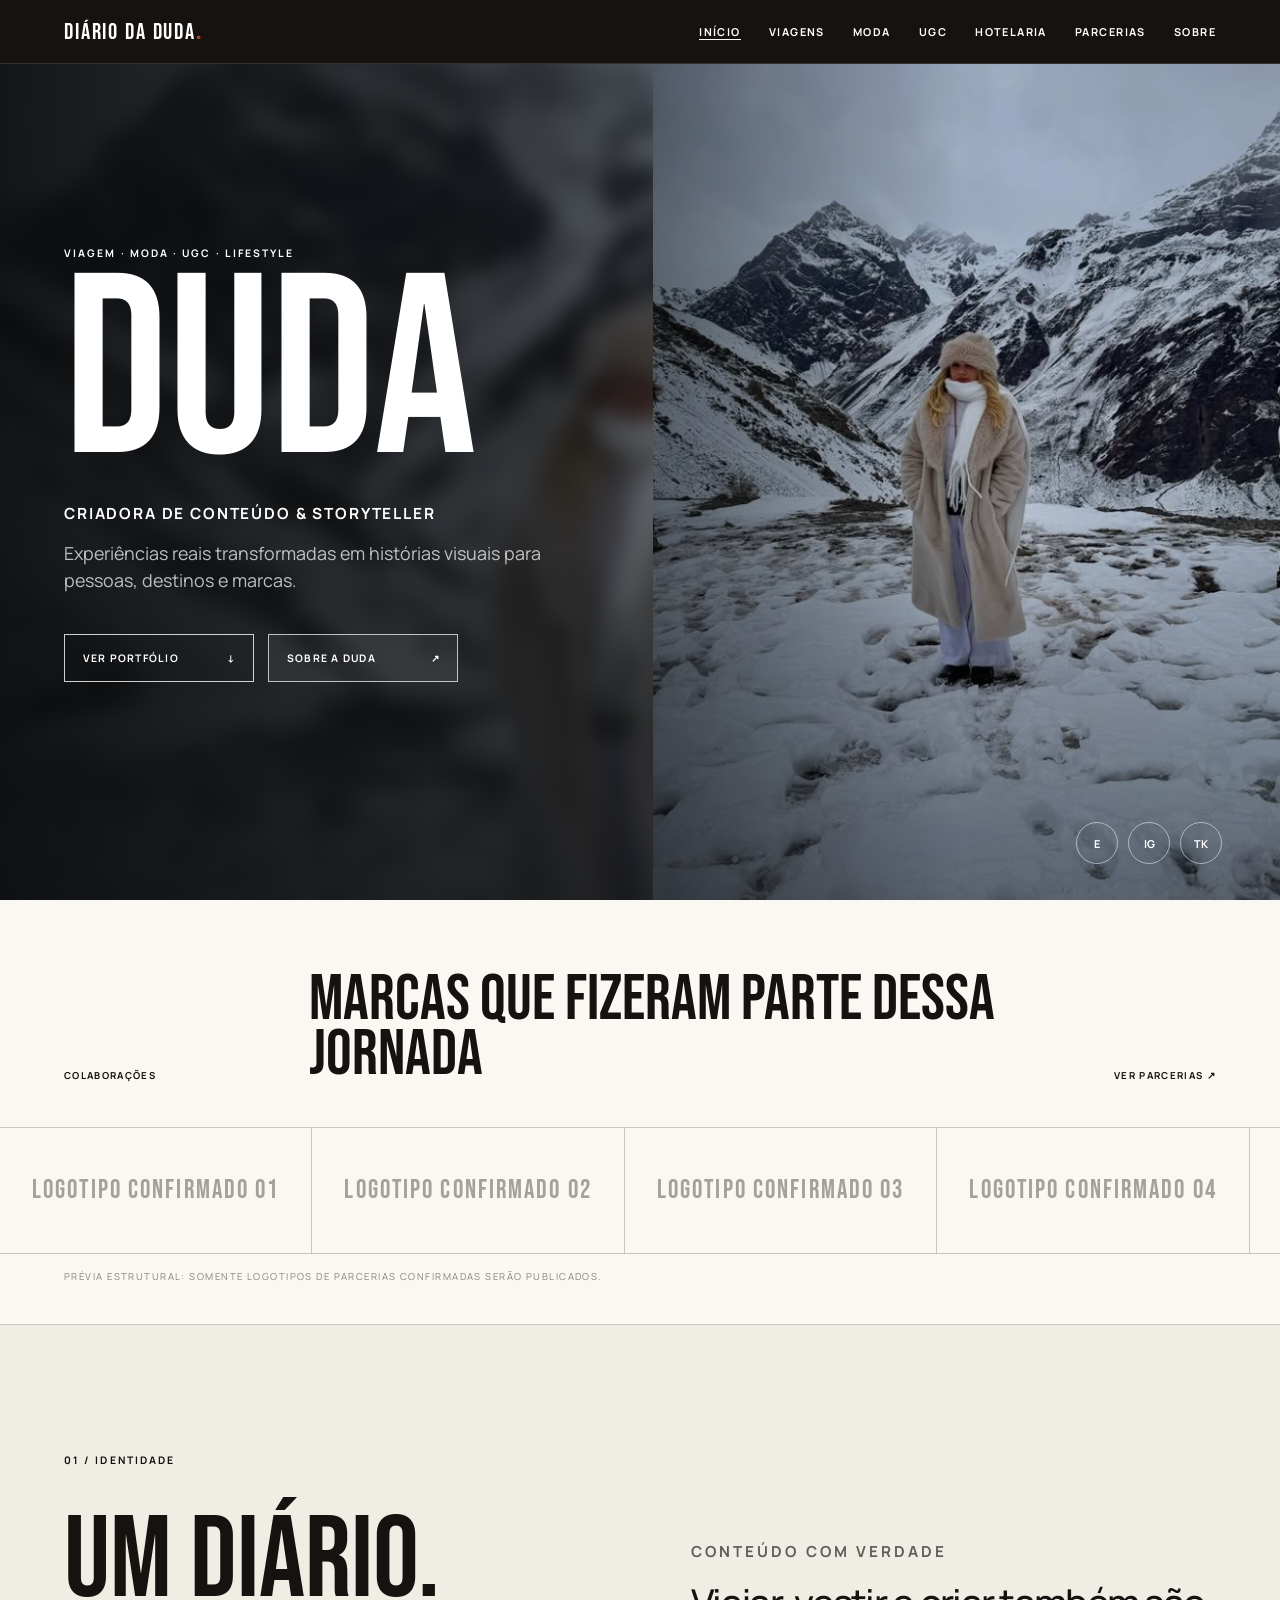
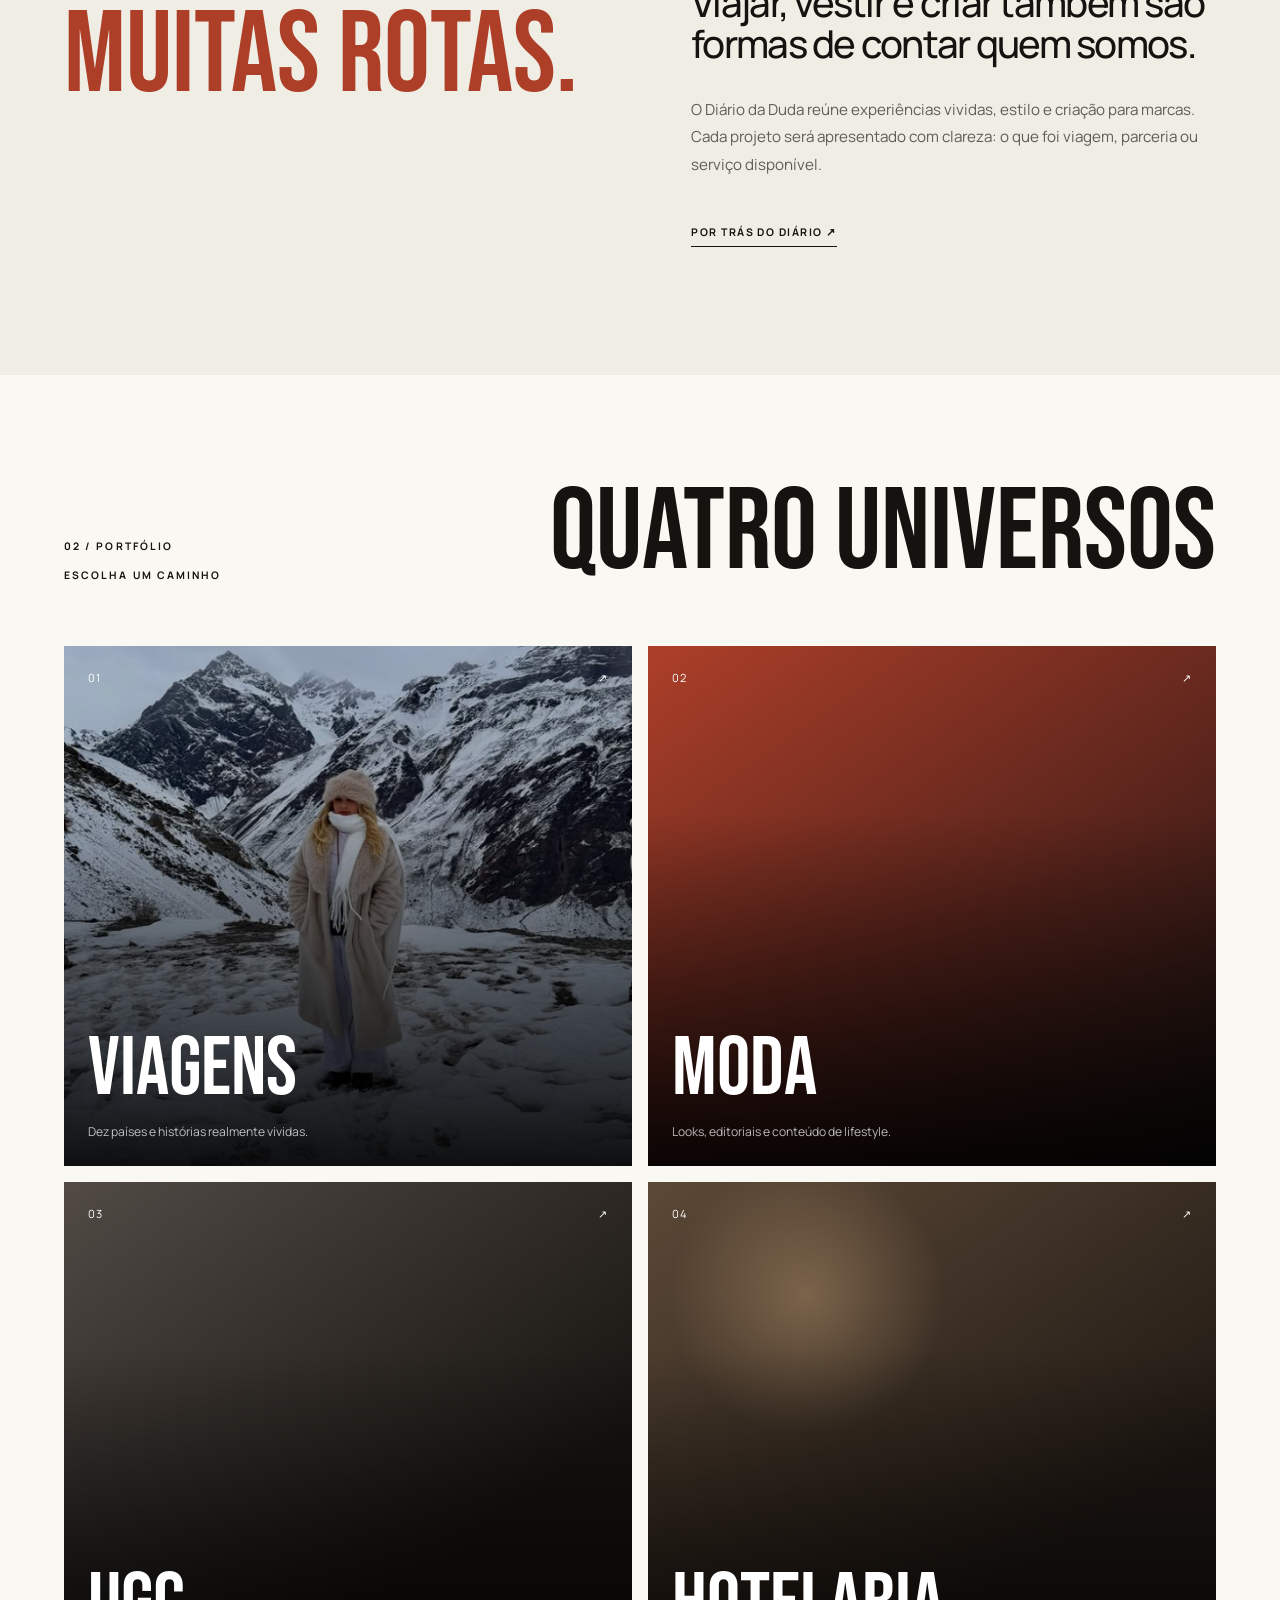
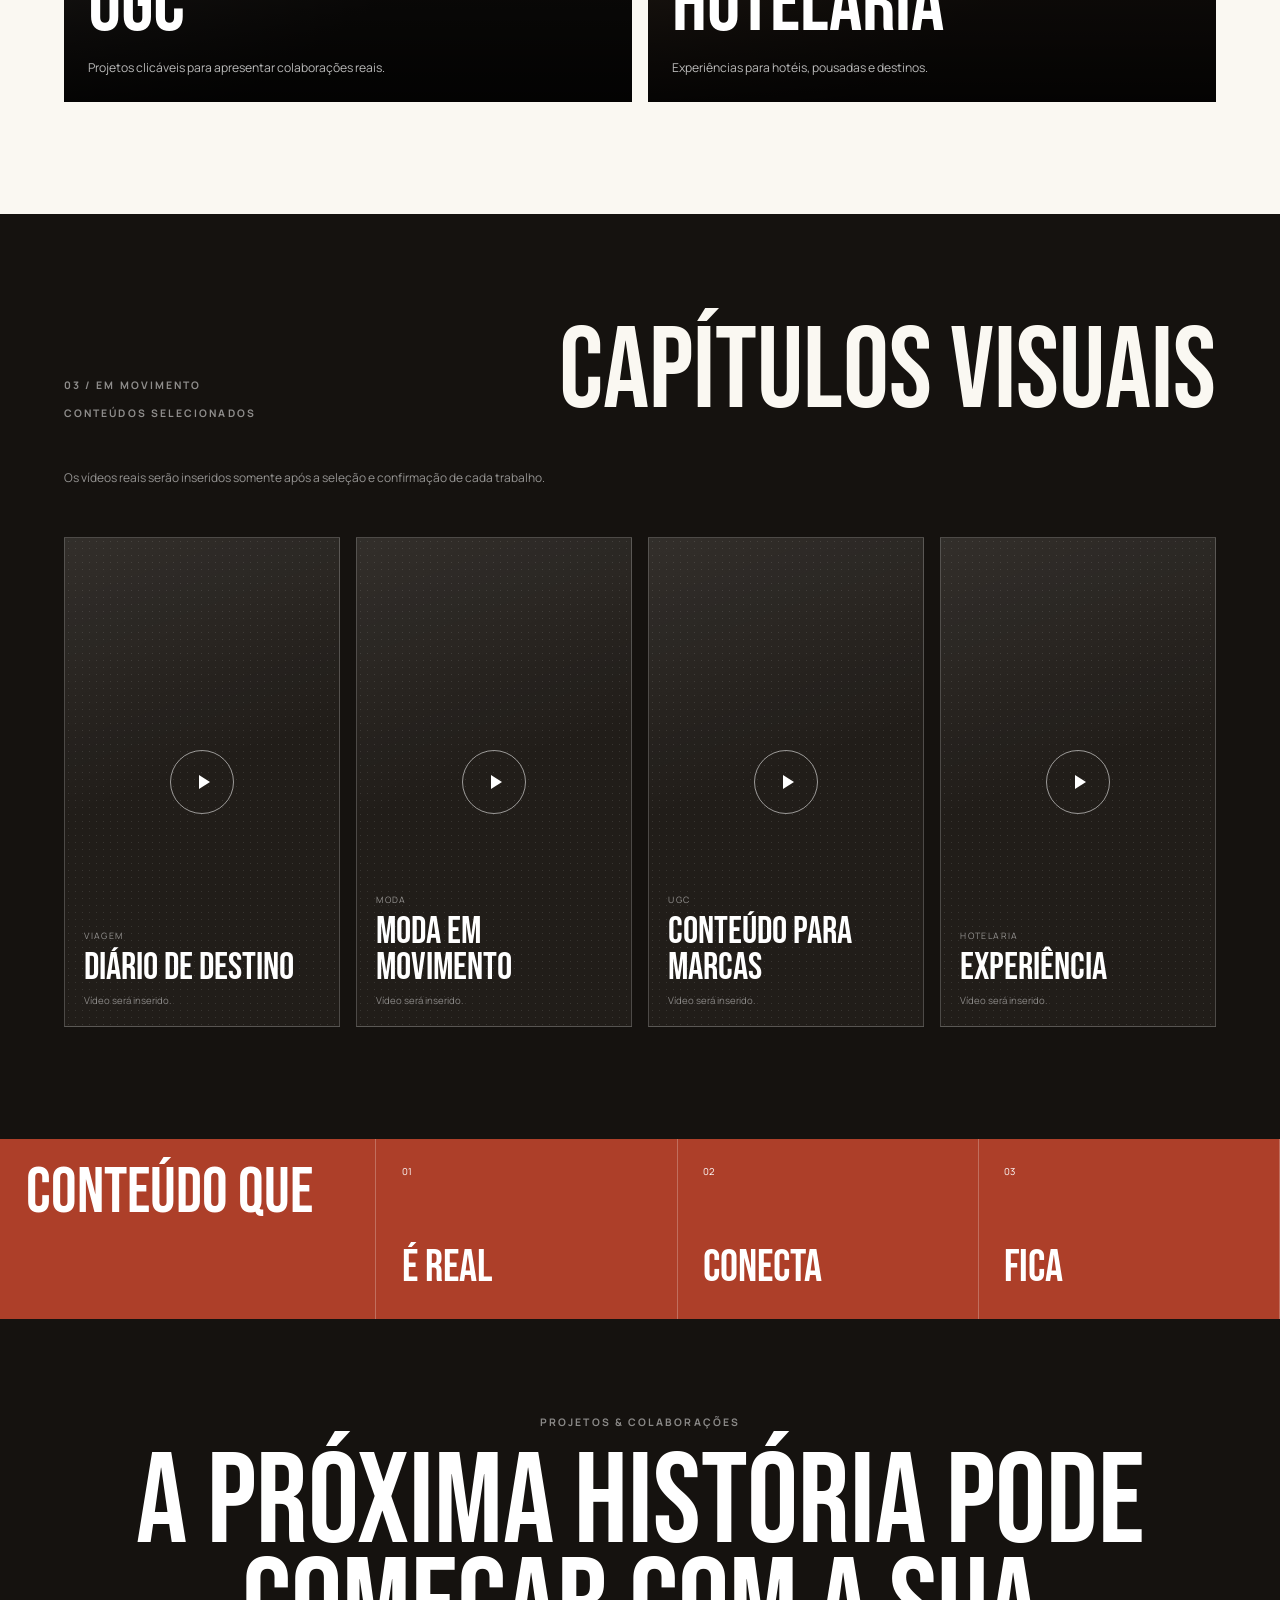
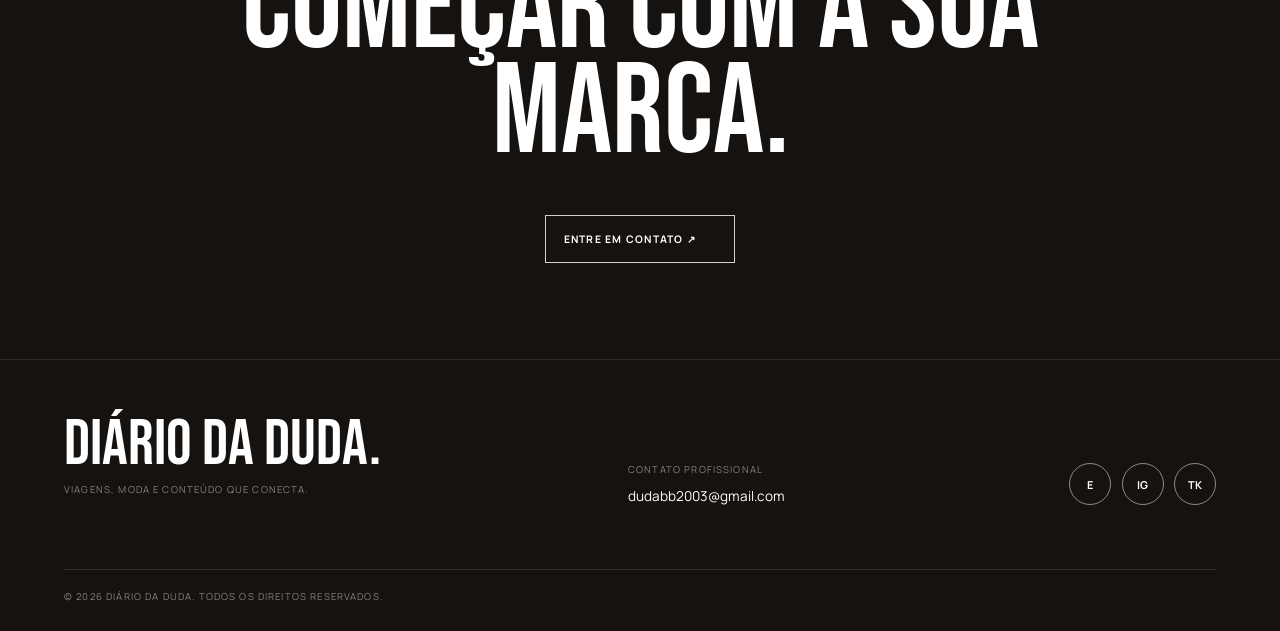
==== index.html @ 6b9f9daa "a" ====
<!DOCTYPE html><html lang="pt-BR"><head><meta charset="UTF-8"><meta name="viewport" content="width=device-width,initial-scale=1"><meta name="description" content="Portfólio da Duda: viagens, moda, UGC e hotelaria."><title>Diário da Duda | Portfólio</title><link rel="stylesheet" href="css/style.css"></head><body>
<header class="header"><a class="brand" href="index.html">DIÁRIO DA DUDA<b>.</b></a><button class="menu-button" type="button" aria-label="Abrir menu" aria-expanded="false"><span></span><span></span></button><nav class="nav" aria-label="Navegação principal"><a class="active" href="index.html">Início</a><a href="viagens.html">Viagens</a><a href="moda.html">Moda</a><a href="ugc.html">UGC</a><a href="hotelaria.html">Hotelaria</a><a href="parcerias.html">Parcerias</a><a href="sobre.html">Sobre</a></nav></header>
<main>
<section class="hero"><img class="hero-photo" src="assets/images/duda-neve.png" alt="Duda em uma paisagem nevada entre montanhas"><div class="hero-overlay"></div><div class="hero-content"><p class="eyebrow">VIAGEM · MODA · UGC · LIFESTYLE</p><h1>DUDA</h1><p class="hero-role">CRIADORA DE CONTEÚDO & STORYTELLER</p><p class="hero-lead">Experiências reais transformadas em histórias visuais para pessoas, destinos e marcas.</p><div class="hero-actions"><a class="button button-light" href="#universos">VER PORTFÓLIO <span>↓</span></a><a class="button button-ghost" href="sobre.html">SOBRE A DUDA <span>↗</span></a></div></div><div class="hero-social"><div class="socials"><a href="mailto:dudabb2003@gmail.com" aria-label="E-mail">E</a><a href="https://www.instagram.com/diaariodaduda/" target="_blank" rel="noopener" aria-label="Instagram">IG</a><a href="https://www.tiktok.com/@diaariodaduda?lang=pt-BR" target="_blank" rel="noopener" aria-label="TikTok">TK</a></div></div></section>
<section class="marquee"><div class="marquee-head"><span>COLABORAÇÕES</span><h2>Marcas que fizeram parte dessa jornada</h2><a href="parcerias.html">VER PARCERIAS ↗</a></div><div class="marquee-window"><div class="marquee-track"><span>LOGOTIPO CONFIRMADO 01</span><span>LOGOTIPO CONFIRMADO 02</span><span>LOGOTIPO CONFIRMADO 03</span><span>LOGOTIPO CONFIRMADO 04</span><span>LOGOTIPO CONFIRMADO 05</span><span>LOGOTIPO CONFIRMADO 01</span><span>LOGOTIPO CONFIRMADO 02</span><span>LOGOTIPO CONFIRMADO 03</span><span>LOGOTIPO CONFIRMADO 04</span><span>LOGOTIPO CONFIRMADO 05</span></div></div><p class="note">Prévia estrutural: somente logotipos de parcerias confirmadas serão publicados.</p></section>
<section class="manifesto"><div class="manifesto-title"><span class="section-index">01 / IDENTIDADE</span><h2>UM DIÁRIO.<span>MUITAS ROTAS.</span></h2></div><div class="manifesto-copy"><p class="eyebrow">CONTEÚDO COM VERDADE</p><h3>Viajar, vestir e criar também são formas de contar quem somos.</h3><p>O Diário da Duda reúne experiências vividas, estilo e criação para marcas. Cada projeto será apresentado com clareza: o que foi viagem, parceria ou serviço disponível.</p><a class="text-link" href="sobre.html">POR TRÁS DO DIÁRIO ↗</a></div></section>
<section class="section section-light" id="universos"><div class="section-heading"><div><span class="section-index">02 / PORTFÓLIO</span><p class="eyebrow">ESCOLHA UM CAMINHO</p></div><h2>QUATRO UNIVERSOS</h2></div><div class="universe-grid four"><a class="universe-card universe-travel" href="viagens.html"><span class="universe-number">01</span><div><h3>Viagens</h3><p>Dez países e histórias realmente vividas.</p></div><span class="universe-arrow">↗</span></a><a class="universe-card universe-fashion" href="moda.html"><span class="universe-number">02</span><div><h3>Moda</h3><p>Looks, editoriais e conteúdo de lifestyle.</p></div><span class="universe-arrow">↗</span></a><a class="universe-card" href="ugc.html"><span class="universe-number">03</span><div><h3>UGC</h3><p>Projetos clicáveis para apresentar colaborações reais.</p></div><span class="universe-arrow">↗</span></a><a class="universe-card universe-hospitality" href="hotelaria.html"><span class="universe-number">04</span><div><h3>Hotelaria</h3><p>Experiências para hotéis, pousadas e destinos.</p></div><span class="universe-arrow">↗</span></a></div></section>
<section class="section section-dark"><div class="section-heading"><div><span class="section-index">03 / EM MOVIMENTO</span><p class="eyebrow">CONTEÚDOS SELECIONADOS</p></div><h2>CAPÍTULOS VISUAIS</h2></div><p class="video-note">Os vídeos reais serão inseridos somente após a seleção e confirmação de cada trabalho.</p><div class="video-grid"><article class="video-card"><div class="play"></div><div class="video-meta"><span>VIAGEM</span><h3>Diário de destino</h3><p>Vídeo será inserido.</p></div></article><article class="video-card"><div class="play"></div><div class="video-meta"><span>MODA</span><h3>Moda em movimento</h3><p>Vídeo será inserido.</p></div></article><article class="video-card"><div class="play"></div><div class="video-meta"><span>UGC</span><h3>Conteúdo para marcas</h3><p>Vídeo será inserido.</p></div></article><article class="video-card"><div class="play"></div><div class="video-meta"><span>HOTELARIA</span><h3>Experiência</h3><p>Vídeo será inserido.</p></div></article></div></section>
<section class="value-strip"><p>CONTEÚDO QUE</p><div><span>01</span><strong>É REAL</strong></div><div><span>02</span><strong>CONECTA</strong></div><div><span>03</span><strong>FICA</strong></div></section>
<section class="cta"><p class="eyebrow">PROJETOS & COLABORAÇÕES</p><h2>A próxima história pode começar com a sua marca.</h2><a class="button button-light" href="mailto:dudabb2003@gmail.com">ENTRE EM CONTATO ↗</a></section></main>
<footer class="footer"><div><p class="footer-mark">DIÁRIO DA DUDA.</p><p class="footer-copy">Viagens, moda e conteúdo que conecta.</p></div><div class="footer-contact"><span>CONTATO PROFISSIONAL</span><a href="mailto:dudabb2003@gmail.com">dudabb2003@gmail.com</a></div><div class="socials"><a href="mailto:dudabb2003@gmail.com">E</a><a href="https://www.instagram.com/diaariodaduda/" target="_blank" rel="noopener">IG</a><a href="https://www.tiktok.com/@diaariodaduda?lang=pt-BR" target="_blank" rel="noopener">TK</a></div><p class="footer-legal">© <span data-year></span> Diário da Duda. Todos os direitos reservados.</p></footer><script src="js/script.js"></script></body></html>
---- css/style.css ----
@import url("https://fonts.googleapis.com/css2?family=Bebas+Neue&family=Manrope:wght@400;500;600;700&display=swap");

:root {
  --ink: #15120f;
  --paper: #f0ede5;
  --snow: #faf8f2;
  --accent: #ad3f29;
  --line: rgba(21, 18, 15, 0.22);
  --display: "Bebas Neue", "Arial Narrow", sans-serif;
  --body: "Manrope", Arial, sans-serif;
}

* { box-sizing: border-box; }
html { scroll-behavior: smooth; }
body { margin: 0; background: var(--paper); color: var(--ink); font-family: var(--body); }
body.menu-open { overflow: hidden; }
a { color: inherit; text-decoration: none; }
img { display: block; max-width: 100%; }

.header {
  position: sticky; top: 0; z-index: 30; display: flex; min-height: 64px;
  align-items: center; justify-content: space-between; padding: 0 5vw;
  background: var(--ink); color: white; border-bottom: 1px solid rgba(255,255,255,.12);
}
.brand { font-family: var(--display); font-size: 1.45rem; letter-spacing: .08em; }
.brand b { color: var(--accent); }
.nav { display: flex; gap: clamp(1rem,2.2vw,2.6rem); align-items: center; }
.nav a { font-size: .68rem; font-weight: 700; letter-spacing: .13em; text-transform: uppercase; border-bottom: 1px solid transparent; }
.nav a:hover, .nav a.active { border-color: currentColor; }
.menu-button { display: none; width: 44px; height: 44px; border: 0; background: transparent; cursor: pointer; }
.menu-button span { display: block; width: 24px; height: 1px; margin: 7px auto; background: white; transition: .2s; }
.menu-button.active span:first-child { transform: translateY(4px) rotate(45deg); }
.menu-button.active span:last-child { transform: translateY(-4px) rotate(-45deg); }

.hero { position: relative; min-height: calc(100vh - 64px); overflow: hidden; color: white; background: #64707a; }
.hero::before {
  position: absolute; inset: -4%; content: ""; background: url("../assets/images/duda-neve.png") center 33% / cover;
  filter: blur(10px) saturate(.7); transform: scale(1.08);
}
.hero-photo { position: absolute; right: 0; top: 0; width: 49%; height: 100%; object-fit: cover; object-position: center 42%; }
.hero-overlay { position: absolute; inset: 0; background: linear-gradient(90deg,rgba(10,12,14,.94),rgba(10,12,14,.7) 42%,rgba(10,12,14,.04) 75%),linear-gradient(0deg,rgba(8,9,10,.45),transparent 45%); }
.hero-content { position: relative; z-index: 2; display: flex; min-height: calc(100vh - 64px); width: min(760px,62vw); flex-direction: column; justify-content: center; padding: 8vh 0 12vh 5vw; }
.eyebrow, .section-index { margin: 0; font-size: .65rem; font-weight: 700; letter-spacing: .2em; text-transform: uppercase; }
.hero h1 { margin: 1rem 0 0; font-family: var(--display); font-size: clamp(8rem,20vw,18rem); font-weight: 400; line-height: .78; }
.hero-role { margin: 1.7rem 0 0; font-size: clamp(.72rem,1.2vw,1rem); font-weight: 700; letter-spacing: .12em; }
.hero-lead { max-width: 520px; margin: 1rem 0 0; color: rgba(255,255,255,.72); font-size: clamp(1rem,1.4vw,1.25rem); line-height: 1.5; }
.hero-actions { display: flex; gap: .9rem; margin-top: 2.5rem; }
.button { display: inline-flex; min-width: 190px; align-items: center; justify-content: space-between; gap: 2rem; padding: 1rem 1.1rem; border: 1px solid var(--ink); font-size: .65rem; font-weight: 700; letter-spacing: .12em; text-transform: uppercase; transition: .2s; }
.button:hover { transform: translateY(-2px); }
.button-light { border-color: rgba(255,255,255,.8); color: white; }
.button-light:hover { background: white; color: var(--ink); }
.button-ghost { border-color: rgba(255,255,255,.7); color: white; background: rgba(255,255,255,.06); }
.hero-social { position: absolute; z-index: 3; right: 4.5vw; bottom: 4vh; }
.socials { display: flex; gap: .65rem; }
.socials a { display: grid; width: 42px; height: 42px; place-items: center; border: 1px solid rgba(255,255,255,.5); border-radius: 50%; font-size: .68rem; font-weight: 700; }
.socials a:hover { background: white; color: var(--ink); }

.brand-strip { padding: 4rem 5vw; background: var(--snow); border-bottom: 1px solid var(--line); }
.brand-title { display: flex; justify-content: space-between; align-items: baseline; gap: 2rem; }
.brand-title strong { font-family: var(--display); font-size: clamp(2rem,3.6vw,3.8rem); font-weight: 400; }
.brand-title span, .note { font-size: .6rem; letter-spacing: .15em; text-transform: uppercase; }
.brand-grid { display: grid; grid-template-columns: repeat(4,1fr); margin-top: 2.5rem; border: 1px solid var(--line); border-right: 0; }
.brand-grid div { padding: 2rem 1rem; border-right: 1px solid var(--line); color: rgba(21,18,15,.38); font-family: var(--display); font-size: clamp(1.5rem,2.5vw,2.8rem); letter-spacing: .06em; text-align: center; }
.note { margin-top: 1rem; color: rgba(21,18,15,.5); }

.manifesto { display: grid; min-height: 650px; grid-template-columns: 1fr 1fr; gap: 8vw; padding: 8rem 5vw; }
.manifesto-title .section-index { display: block; margin-bottom: 3rem; }
.manifesto-title h2 { margin: 0; font-family: var(--display); font-size: clamp(5rem,9vw,9rem); font-weight: 400; line-height: .82; }
.manifesto-title h2 span { display: block; color: var(--accent); }
.manifesto-copy { align-self: end; max-width: 610px; }
.manifesto-copy h3 { margin: 1rem 0 2rem; font-size: clamp(2rem,3vw,3.5rem); font-weight: 500; letter-spacing: -.045em; line-height: 1.07; }
.manifesto-copy > p { color: rgba(21,18,15,.66); font-size: .95rem; line-height: 1.8; }
.text-link { display: inline-flex; gap: 1.5rem; margin-top: 2rem; padding-bottom: .45rem; border-bottom: 1px solid; font-size: .66rem; font-weight: 700; letter-spacing: .14em; }

.section { padding: 7rem 5vw; }
.section-light { background: var(--snow); }
.section-dark { background: var(--ink); color: var(--snow); }
.section-heading { display: grid; grid-template-columns: 1fr 2fr; align-items: end; gap: 2rem; margin-bottom: 4rem; }
.section-heading h2 { margin: 0; font-family: var(--display); font-size: clamp(4rem,9vw,9rem); font-weight: 400; line-height: .82; text-align: right; }
.section-heading .eyebrow { margin-top: .8rem; }
.section-dark .eyebrow, .section-dark .section-index { color: rgba(255,255,255,.52); }
.universe-grid { display: grid; grid-template-columns: repeat(3,1fr); gap: 1rem; }
.universe-card { position: relative; display: flex; min-height: 570px; flex-direction: column; justify-content: space-between; overflow: hidden; padding: 1.5rem; color: white; isolation: isolate; }
.universe-card::before { position: absolute; inset: 0; z-index: -2; content: ""; background: linear-gradient(145deg,#514a45,#171411 70%); transition: transform .45s; }
.universe-card::after { position: absolute; inset: 0; z-index: -1; content: ""; background: linear-gradient(0deg,rgba(0,0,0,.88),transparent 68%); }
.universe-card:hover::before { transform: scale(1.04); }
.universe-travel::before { background: linear-gradient(0deg,rgba(0,0,0,.28),rgba(0,0,0,.08)),url("../assets/images/duda-neve.png") center / cover; }
.universe-fashion::before { background: linear-gradient(145deg,#ad3f29,#55231b 58%,#171311); }
.universe-card h3 { margin: 0; font-family: var(--display); font-size: clamp(4rem,6.5vw,7rem); font-weight: 400; line-height: .9; }
.universe-card p { max-width: 330px; margin: 1rem 0 0; color: rgba(255,255,255,.72); font-size: .76rem; line-height: 1.6; }
.universe-number, .universe-arrow { font-size: .7rem; letter-spacing: .12em; }
.universe-arrow { position: absolute; right: 1.5rem; top: 1.5rem; }

.video-note { max-width: 680px; margin: -1rem 0 3rem; color: rgba(255,255,255,.55); font-size: .75rem; line-height: 1.7; }
.video-grid { display: grid; grid-template-columns: repeat(4,1fr); gap: 1rem; }
.video-card { position: relative; min-height: 430px; aspect-ratio: 9/16; overflow: hidden; border: 1px solid rgba(255,255,255,.2); background: linear-gradient(160deg,rgba(255,255,255,.08),transparent 48%),#211d19; color: white; }
.video-card::before { position: absolute; inset: 0; content: ""; opacity: .16; background-image: radial-gradient(rgba(255,255,255,.65) .55px,transparent .55px); background-size: 7px 7px; }
.play { position: absolute; left: 50%; top: 50%; display: grid; width: 64px; height: 64px; place-items: center; border: 1px solid rgba(255,255,255,.55); border-radius: 50%; transform: translate(-50%,-50%); }
.play::after { content: ""; margin-left: 4px; border-top: 7px solid transparent; border-bottom: 7px solid transparent; border-left: 11px solid white; }
.video-meta { position: absolute; right: 1.2rem; bottom: 1.2rem; left: 1.2rem; }
.video-meta span { color: rgba(255,255,255,.52); font-size: .55rem; letter-spacing: .16em; }
.video-meta h3 { margin: .4rem 0 0; font-family: var(--display); font-size: clamp(2rem,3vw,3.3rem); font-weight: 400; line-height: .94; }
.video-meta p { margin: .5rem 0 0; color: rgba(255,255,255,.48); font-size: .6rem; }

.value-strip { display: grid; grid-template-columns: 1.25fr repeat(3,1fr); background: var(--accent); color: white; }
.value-strip > * { min-height: 180px; margin: 0; padding: 1.6rem; border-right: 1px solid rgba(255,255,255,.25); }
.value-strip > p { font-family: var(--display); font-size: clamp(3rem,5vw,5.6rem); line-height: .88; }
.value-strip div { display: flex; flex-direction: column; justify-content: space-between; }
.value-strip strong { font-family: var(--display); font-size: clamp(2rem,3.5vw,4rem); font-weight: 400; }
.value-strip span { font-size: .6rem; }

.page-intro { display: grid; min-height: 570px; grid-template-columns: 1.25fr .75fr; align-items: end; gap: 8vw; padding: 7rem 5vw 5rem; }
.page-intro h1 { margin: 1rem 0 1.7rem; font-family: var(--display); font-size: clamp(7rem,16vw,15rem); font-weight: 400; line-height: .76; }
.page-intro .eyebrow { margin-top: 3rem; }
.page-description { max-width: 720px; color: rgba(21,18,15,.65); font-size: .92rem; line-height: 1.8; }
.services { border-top: 1px solid var(--ink); }
.services div { display: flex; align-items: center; gap: 1.5rem; padding: 1.1rem 0; border-bottom: 1px solid var(--ink); }
.services span { color: rgba(21,18,15,.45); font-size: .56rem; }
.services strong { font-family: var(--display); font-size: clamp(1.5rem,2.5vw,2.7rem); font-weight: 400; }

.feature { display: grid; min-height: 680px; grid-template-columns: 1.45fr .55fr; gap: 1rem; padding: 1rem; background: var(--ink); color: white; }
.feature-photo { min-height: 620px; background: linear-gradient(0deg,rgba(0,0,0,.15),transparent),url("../assets/images/duda-neve.png") center 45% / cover; }
.feature-copy { display: flex; flex-direction: column; justify-content: flex-end; padding: 2.6rem; background: #25211d; }
.feature-copy h2 { margin: 1rem 0; font-family: var(--display); font-size: clamp(3.5rem,6vw,7rem); font-weight: 400; line-height: .88; }
.feature-copy p:last-child { color: rgba(255,255,255,.62); font-size: .8rem; line-height: 1.7; }

.content-title { display: flex; align-items: flex-end; justify-content: space-between; gap: 2rem; margin-bottom: 3rem; }
.content-title h2 { max-width: 900px; margin: 0; font-family: var(--display); font-size: clamp(4rem,9vw,9rem); font-weight: 400; line-height: .84; }
.content-title p { max-width: 420px; color: rgba(21,18,15,.6); font-size: .76rem; line-height: 1.7; }
.section-dark .content-title p { color: rgba(255,255,255,.55); }
.editorial-grid { display: grid; grid-template-columns: 1.15fr .85fr .7fr; gap: 1rem; }
.editorial-card { display: flex; min-height: 500px; flex-direction: column; justify-content: space-between; padding: 1.5rem; border: 1px solid var(--line); background: var(--snow); color: var(--ink); }
.editorial-card:nth-child(2) { background: var(--accent); color: white; }
.editorial-card:nth-child(3) { background: var(--ink); color: white; }
.editorial-card span { font-size: .58rem; letter-spacing: .15em; }
.editorial-card h3 { margin: 0; font-family: var(--display); font-size: clamp(3rem,6vw,6rem); font-weight: 400; line-height: .9; }
.editorial-card p { max-width: 310px; font-size: .73rem; line-height: 1.65; }
.process-grid { display: grid; grid-template-columns: repeat(4,1fr); border: 1px solid var(--line); border-right: 0; }
.process-card { min-height: 280px; padding: 1.5rem; border-right: 1px solid var(--line); }
.process-card span { font-size: .6rem; }
.process-card h3 { margin: 4rem 0 .8rem; font-family: var(--display); font-size: 2.4rem; font-weight: 400; }
.process-card p { color: rgba(21,18,15,.58); font-size: .7rem; line-height: 1.7; }
.logo-wall { display: grid; grid-template-columns: repeat(4,1fr); border-top: 1px solid var(--line); border-left: 1px solid var(--line); }
.logo-wall div { display: grid; min-height: 190px; place-items: center; border-right: 1px solid var(--line); border-bottom: 1px solid var(--line); color: rgba(21,18,15,.4); font-family: var(--display); font-size: clamp(1.7rem,3vw,3rem); letter-spacing: .08em; }

.about { display: grid; min-height: calc(100vh - 64px); grid-template-columns: 1fr 1fr; background: #e8edf1; }
.about-photo { min-height: 700px; background: url("../assets/images/duda-neve.png") center 38% / cover; }
.about-copy { display: flex; flex-direction: column; justify-content: center; padding: 7vw; }
.about-copy h1 { margin: 1rem 0 2rem; color: #34475f; font-family: var(--display); font-size: clamp(6rem,11vw,11rem); font-weight: 400; line-height: .78; }
.about-copy > p:not(.eyebrow) { max-width: 650px; color: rgba(22,38,55,.72); font-size: .88rem; line-height: 1.85; }
.about-copy .button { width: fit-content; margin-top: 2rem; border-color: #34475f; color: #34475f; }
.about-copy .socials { margin-top: 2rem; }
.about-copy .socials a { border-color: rgba(52,71,95,.45); color: #34475f; }

.cta { display: flex; min-height: 520px; flex-direction: column; align-items: center; justify-content: center; padding: 6rem 5vw; background: var(--ink); color: white; text-align: center; }
.cta .eyebrow { color: rgba(255,255,255,.5); }
.cta h2 { max-width: 1100px; margin: 1.4rem 0 3rem; font-family: var(--display); font-size: clamp(4.5rem,10vw,10rem); font-weight: 400; line-height: .82; }
.footer { display: grid; grid-template-columns: 1.3fr 1fr auto; align-items: end; gap: 2rem; padding: 3.5rem 5vw 1.8rem; border-top: 1px solid rgba(255,255,255,.12); background: var(--ink); color: white; }
.footer-mark { margin: 0; font-family: var(--display); font-size: clamp(2.6rem,5vw,5.5rem); line-height: .9; }
.footer-copy, .footer-contact span, .footer-legal { color: rgba(255,255,255,.48); font-size: .6rem; letter-spacing: .12em; text-transform: uppercase; }
.footer-contact { display: flex; flex-direction: column; gap: .7rem; }
.footer-contact a { font-size: .85rem; }
.footer-legal { grid-column: 1/-1; margin: 2rem 0 0; padding-top: 1.2rem; border-top: 1px solid rgba(255,255,255,.12); }

@media (max-width: 980px) {
  .menu-button { display: block; }
  .nav { position: absolute; top: 64px; left: 0; right: 0; display: none; min-height: calc(100vh - 64px); flex-direction: column; align-items: flex-start; padding: 3rem 5vw; background: var(--ink); }
  .nav.open { display: flex; }
  .nav a { font-family: var(--display); font-size: clamp(2.8rem,10vw,5rem); font-weight: 400; }
  .hero-photo { width: 58%; }
  .hero-content { width: 72vw; }
  .universe-grid { grid-template-columns: 1fr; }
  .universe-card { min-height: 480px; }
  .video-grid { grid-template-columns: repeat(2,1fr); }
  .editorial-grid { grid-template-columns: 1fr 1fr; }
  .editorial-card:last-child { grid-column: 1/-1; }
  .process-grid, .logo-wall { grid-template-columns: repeat(2,1fr); }
}

@media (max-width: 720px) {
  .header { padding: 0 1rem; }
  .hero { min-height: 820px; }
  .hero::before { display: none; }
  .hero-photo { width: 100%; }
  .hero-overlay { background: linear-gradient(0deg,rgba(10,12,14,.95),rgba(10,12,14,.46) 52%,rgba(10,12,14,.04) 82%); }
  .hero-content { min-height: 820px; width: 100%; justify-content: flex-end; padding: 3rem 1rem 7rem; }
  .hero h1 { font-size: clamp(7rem,38vw,11rem); }
  .hero-actions { flex-direction: column; }
  .hero-actions .button { width: 100%; }
  .hero-social { right: 1rem; bottom: 1rem; }
  .brand-strip, .section, .manifesto { padding-left: 1rem; padding-right: 1rem; }
  .brand-title, .content-title { flex-direction: column; align-items: flex-start; }
  .brand-grid { grid-template-columns: repeat(2,1fr); }
  .manifesto, .section-heading, .page-intro, .feature, .about { grid-template-columns: 1fr; }
  .manifesto { padding-top: 5rem; padding-bottom: 5rem; gap: 5rem; }
  .section-heading { gap: 2rem; }
  .section-heading h2 { text-align: left; }
  .video-grid { grid-template-columns: 1fr; }
  .video-card { max-height: 760px; }
  .value-strip { grid-template-columns: 1fr; }
  .value-strip > * { min-height: 140px; border-right: 0; border-bottom: 1px solid rgba(255,255,255,.25); }
  .page-intro { padding: 5rem 1rem 3rem; gap: 4rem; }
  .page-intro h1 { font-size: clamp(6rem,30vw,10rem); }
  .feature { padding: .7rem; }
  .feature-photo { min-height: 560px; }
  .feature-copy { padding: 2rem 1.2rem; }
  .editorial-grid, .process-grid, .logo-wall { grid-template-columns: 1fr; }
  .editorial-card:last-child { grid-column: auto; }
  .about-photo { min-height: 620px; }
  .about-copy { padding: 5rem 1rem; }
  .cta { min-height: 480px; padding-left: 1rem; padding-right: 1rem; }
  .footer { grid-template-columns: 1fr; padding-left: 1rem; padding-right: 1rem; }
}

@media (prefers-reduced-motion: reduce) { html { scroll-behavior: auto; } * { transition: none !important; } }

/* Modelo 2 */
.marquee { overflow: hidden; padding: 4.5rem 0 2rem; background: var(--snow); border-bottom: 1px solid var(--line); }
.marquee-head { display: grid; grid-template-columns: .55fr 2fr auto; align-items: end; gap: 2rem; padding: 0 5vw 2.8rem; }
.marquee-head span,.marquee-head a { font-size: .6rem; font-weight: 700; letter-spacing: .14em; }
.marquee-head h2 { margin: 0; font: 400 clamp(2.6rem,5vw,5.8rem)/.86 var(--display); }
.marquee-window { overflow: hidden; border-block: 1px solid var(--line); }
.marquee-track { display: flex; width: max-content; animation: marquee 30s linear infinite; }
.marquee-track:hover { animation-play-state: paused; }
.marquee-track span { display: grid; min-width: 300px; min-height: 125px; place-items: center; padding: 1.5rem 2rem; border-right: 1px solid var(--line); color: rgba(21,18,15,.38); font: 400 1.65rem var(--display); letter-spacing: .08em; }
.marquee .note { padding-inline: 5vw; }
@keyframes marquee { to { transform: translateX(-50%); } }
.universe-grid.four { grid-template-columns: repeat(2,1fr); }
.universe-grid.four .universe-card { min-height: 520px; }
.universe-hospitality::before { background: radial-gradient(circle at 28% 22%,rgba(255,210,157,.28),transparent 24%),linear-gradient(145deg,#5c4937,#201914 72%); }
.transparency { display: grid; grid-template-columns: 180px 1fr; gap: 1.5rem; margin: 0 0 2.5rem; padding: 1.1rem 1.25rem; border: 1px solid currentColor; }
.transparency strong { font-size: .56rem; letter-spacing: .18em; }
.transparency p { max-width: 820px; margin: 0; opacity: .65; font-size: .7rem; line-height: 1.65; }
.travel-feature { display: grid; grid-template-columns: .72fr 1.28fr; gap: 1rem; min-height: 700px; padding: 1rem; background: var(--ink); color: white; }
.travel-copy { display: flex; flex-direction: column; justify-content: flex-end; padding: clamp(2rem,5vw,5rem); background: #27221e; }
.travel-copy h2 { margin: 1rem 0 2rem; font: 400 clamp(5rem,10vw,11rem)/.78 var(--display); }
.travel-copy p:last-child { max-width: 480px; color: rgba(255,255,255,.62); font-size: .8rem; line-height: 1.75; }
.travel-media { display: flex; min-height: 680px; flex-direction: column; justify-content: space-between; padding: 2rem; background: repeating-linear-gradient(90deg,rgba(255,255,255,.035) 0 1px,transparent 1px 72px),linear-gradient(145deg,#3a4a54,#15191b); }
.travel-media span,.travel-media small { font-size: .56rem; letter-spacing: .18em; }
.travel-media strong { align-self: center; margin: auto; opacity: .6; font: 400 clamp(3rem,7vw,8rem)/.85 var(--display); text-align: center; }
.atlas { padding: 8rem 5vw; background: var(--snow); }
.split-head { display: grid; grid-template-columns: 1.6fr .7fr; align-items: end; gap: 4rem; }
.split-head h2 { margin: 1rem 0 0; font: 400 clamp(5rem,11vw,11rem)/.78 var(--display); }
.split-head > p { margin: 0; color: rgba(21,18,15,.6); font-size: .76rem; line-height: 1.75; }
.filters { display: flex; margin: 3rem 0 2rem; overflow-x: auto; border-block: 1px solid var(--line); }
.filters button { flex: 0 0 auto; padding: 1rem 1.5rem; border: 0; border-right: 1px solid var(--line); background: transparent; cursor: pointer; font: 700 .6rem var(--body); letter-spacing: .12em; text-transform: uppercase; }
.filters button.active { background: var(--ink); color: white; }
.destination-grid { display: grid; grid-template-columns: repeat(4,1fr); gap: 1rem; }
.destination { position: relative; display: flex; min-height: 340px; flex-direction: column; justify-content: space-between; padding: 1.2rem; border: 1px solid var(--line); background: radial-gradient(circle at 80% 16%,rgba(173,63,41,.16),transparent 22%),repeating-linear-gradient(135deg,transparent 0 24px,rgba(21,18,15,.035) 24px 25px); }
.destination.featured { grid-column: span 2; background: var(--accent); color: white; }
.destination .code { position: absolute; top: 1rem; right: 1rem; opacity: .4; font: 400 4rem var(--display); }
.destination h3 { margin: .4rem 0; font: 400 clamp(3.5rem,5.5vw,6rem)/.84 var(--display); }
.destination span,.destination p,.destination small { font-size: .56rem; letter-spacing: .14em; text-transform: uppercase; }
.destination p,.destination small { opacity: .55; }
.fashion-editorial { display: grid; grid-template-columns: .75fr 1.25fr; gap: 1rem; padding: 1rem; background: var(--accent); color: white; }
.fashion-cover { display: flex; min-height: 760px; flex-direction: column; justify-content: space-between; padding: clamp(2rem,4vw,4rem); background: radial-gradient(circle at 65% 25%,rgba(255,255,255,.18),transparent 20%),linear-gradient(150deg,#67291f,#1a1311); }
.fashion-cover h2 { margin: auto 0; font: 400 clamp(6rem,11vw,12rem)/.76 var(--display); }
.look-grid { display: grid; grid-template-columns: 1.1fr .9fr; gap: 1rem; }
.look { display: flex; min-height: 370px; flex-direction: column; justify-content: space-between; padding: 1.2rem; background: #2a211e; }
.look:nth-child(2){background:#d8c6aa;color:var(--ink)} .look:nth-child(3){background:#303e42} .look:nth-child(4){background:#eee9df;color:var(--ink)}
.look span,.look small { font-size: .56rem; letter-spacing: .14em; } .look strong { align-self: center; opacity: .5; font: 400 2rem var(--display); }
.ticker { overflow: hidden; padding: 1rem 0; background: var(--ink); color: white; white-space: nowrap; }
.ticker span { display: block; width: max-content; animation: ticker 18s linear infinite alternate; font: 400 clamp(1.8rem,3vw,3rem) var(--display); letter-spacing: .08em; }
@keyframes ticker { to { transform: translateX(-28%); } }
.format-grid { display: grid; grid-template-columns: repeat(3,1fr); border-top: 1px solid var(--line); border-left: 1px solid var(--line); }
.format-grid article { min-height: 280px; padding: 1.5rem; border-right: 1px solid var(--line); border-bottom: 1px solid var(--line); }
.format-grid h3 { margin: 4rem 0 1rem; font: 400 2.5rem var(--display); } .format-grid p { color: rgba(21,18,15,.6); font-size: .7rem; line-height: 1.7; }
.ugc-grid { display: grid; grid-template-columns: repeat(4,1fr); gap: 1rem; }
.ugc-card { padding: 0; border: 0; background: transparent; color: white; cursor: pointer; text-align: left; }
.ugc-media { display: grid; aspect-ratio: 9/16; place-items: center; border: 1px solid rgba(255,255,255,.18); background: linear-gradient(150deg,#3e342e,#171411); }
.ugc-media strong { opacity: .5; font: 400 1.8rem var(--display); }
.ugc-card > span,.ugc-card small { display: block; margin-block: .7rem; opacity: .55; font-size: .55rem; letter-spacing: .14em; }
.ugc-card h3 { margin: .4rem 0; font: 400 2rem var(--display); }
.ugc-modal[hidden] { display: none; }
.ugc-modal { position: fixed; inset: 0; z-index: 80; display: grid; overflow-y: auto; place-items: center; padding: 2rem; background: rgba(10,8,7,.9); backdrop-filter: blur(10px); }
.ugc-dialog { position: relative; display: grid; width: min(1050px,100%); grid-template-columns: .78fr 1.22fr; background: var(--paper); color: var(--ink); }
.ugc-dialog-media { display: grid; min-height: 650px; place-items: center; background: linear-gradient(150deg,#3d3029,#14110f); color: white; }
.ugc-dialog-media strong { opacity: .5; font: 400 4rem/.85 var(--display); text-align: center; }
.ugc-dialog-copy { padding: clamp(2rem,5vw,5rem); }
.ugc-dialog-copy h2 { margin: .7rem 0 2rem; font: 400 clamp(4rem,8vw,8rem)/.82 var(--display); }
.ugc-close { position: absolute; top: 1rem; right: 1rem; width: 42px; height: 42px; border: 1px solid; border-radius: 50%; background: var(--paper); cursor: pointer; font-size: 1.5rem; }
.modal-open { overflow: hidden; }
.field { display: grid; grid-template-columns: 110px 1fr; padding: 1rem 0; border-top: 1px solid var(--line); gap: 1rem; }
.field strong { font-size: .56rem; letter-spacing: .12em; } .field p { margin: 0; color: rgba(21,18,15,.6); font-size: .7rem; line-height: 1.6; }
.journey { display: grid; grid-template-columns: repeat(5,1fr); border-block: 1px solid var(--line); }
.journey div { display: flex; min-height: 180px; flex-direction: column; justify-content: space-between; padding: 1.3rem; border-right: 1px solid var(--line); }
.journey strong { font: 400 clamp(1.8rem,3vw,3.4rem) var(--display); }
.hospitality-grid { display: grid; grid-template-columns: repeat(3,1fr); gap: 1rem; }
.hospitality-card { display: flex; min-height: 600px; flex-direction: column; justify-content: space-between; padding: 1.4rem; border: 1px solid rgba(255,255,255,.16); background: radial-gradient(circle at 70% 24%,rgba(236,195,142,.22),transparent 22%),linear-gradient(150deg,#514131,#171310); color: white; }
.hospitality-card:nth-child(2){background:linear-gradient(150deg,#3a4c4a,#141918)} .hospitality-card:nth-child(3){background:linear-gradient(150deg,#74402e,#201512)}
.hospitality-card h3 { margin: .6rem 0; font: 400 clamp(3.8rem,6vw,6.5rem)/.82 var(--display); }
.case-hero { padding: 5rem 5vw; }
.case-hero h1 { margin: 1rem 0 3rem; font: 400 clamp(6rem,14vw,14rem)/.76 var(--display); }
.case-media { display: grid; min-height: 650px; place-items: center; border-radius: 28px; background: linear-gradient(145deg,#5a493b,#22201c); color: white; }
.case-media strong { opacity: .55; font: 400 clamp(2.5rem,5vw,5rem) var(--display); text-align: center; }
.facts { display: grid; grid-template-columns: repeat(3,1fr); margin-top: 1.5rem; border-block: 1px solid var(--line); }
.facts div { padding: 1.2rem; border-right: 1px solid var(--line); } .facts strong { display: block; font-size: .55rem; letter-spacing: .14em; } .facts span { display: block; margin-top: .6rem; font-size: .78rem; }
.case-gallery { display: grid; grid-template-columns: repeat(3,1fr); gap: 1rem; }
.case-gallery div { display: flex; min-height: 420px; flex-direction: column; justify-content: space-between; padding: 1.2rem; background: linear-gradient(145deg,#ddd4c4,#b4a58f); }
.case-gallery div:nth-child(even){background:linear-gradient(145deg,#384b4e,#20282a);color:white}.case-gallery strong{align-self:center;opacity:.48;font:400 2rem var(--display)}
.other-grid { display: grid; grid-template-columns: repeat(2,1fr); gap: 1rem; }
.other-grid a { display: flex; min-height: 420px; flex-direction: column; justify-content: flex-end; padding: 1.5rem; border-radius: 24px; background: linear-gradient(145deg,#50666b,#22292b); color: white; }
.other-grid a:last-child{background:linear-gradient(145deg,#87533c,#2c1c16)} .other-grid h3{margin:0;font:400 clamp(4rem,8vw,8rem) var(--display)}
.diary-note { padding: 8rem 8vw; background: var(--accent); color: white; }
.diary-note blockquote { max-width: 1200px; margin: 3rem auto 0; font: 400 clamp(4rem,9vw,10rem)/.85 var(--display); text-align: center; }

@media (max-width:980px){.destination-grid,.ugc-grid{grid-template-columns:repeat(2,1fr)}.format-grid{grid-template-columns:repeat(2,1fr)}.hospitality-grid{grid-template-columns:1fr}}
@media (max-width:720px){.marquee-head,.split-head,.travel-feature,.fashion-editorial,.ugc-dialog{grid-template-columns:1fr}.marquee-head{padding-inline:1rem}.marquee .note{padding-inline:1rem}.universe-grid.four,.destination-grid,.look-grid,.format-grid,.ugc-grid,.journey,.facts,.case-gallery,.other-grid{grid-template-columns:1fr}.destination.featured{grid-column:auto}.atlas{padding:5rem 1rem}.travel-copy{min-height:560px}.travel-media{min-height:520px}.fashion-editorial{padding:.7rem}.fashion-cover{min-height:620px}.look{min-height:420px}.transparency{grid-template-columns:1fr}.ugc-modal{padding:.6rem}.ugc-dialog{max-height:calc(100vh - 1.2rem);overflow-y:auto}.ugc-dialog-media{min-height:480px}.journey div,.facts div{border-right:0;border-bottom:1px solid var(--line)}.case-hero{padding:4rem 1rem}.case-media{min-height:500px;border-radius:18px}.diary-note{padding:6rem 1rem}}
@media (prefers-reduced-motion:reduce){.marquee-track,.ticker span{animation:none!important}}
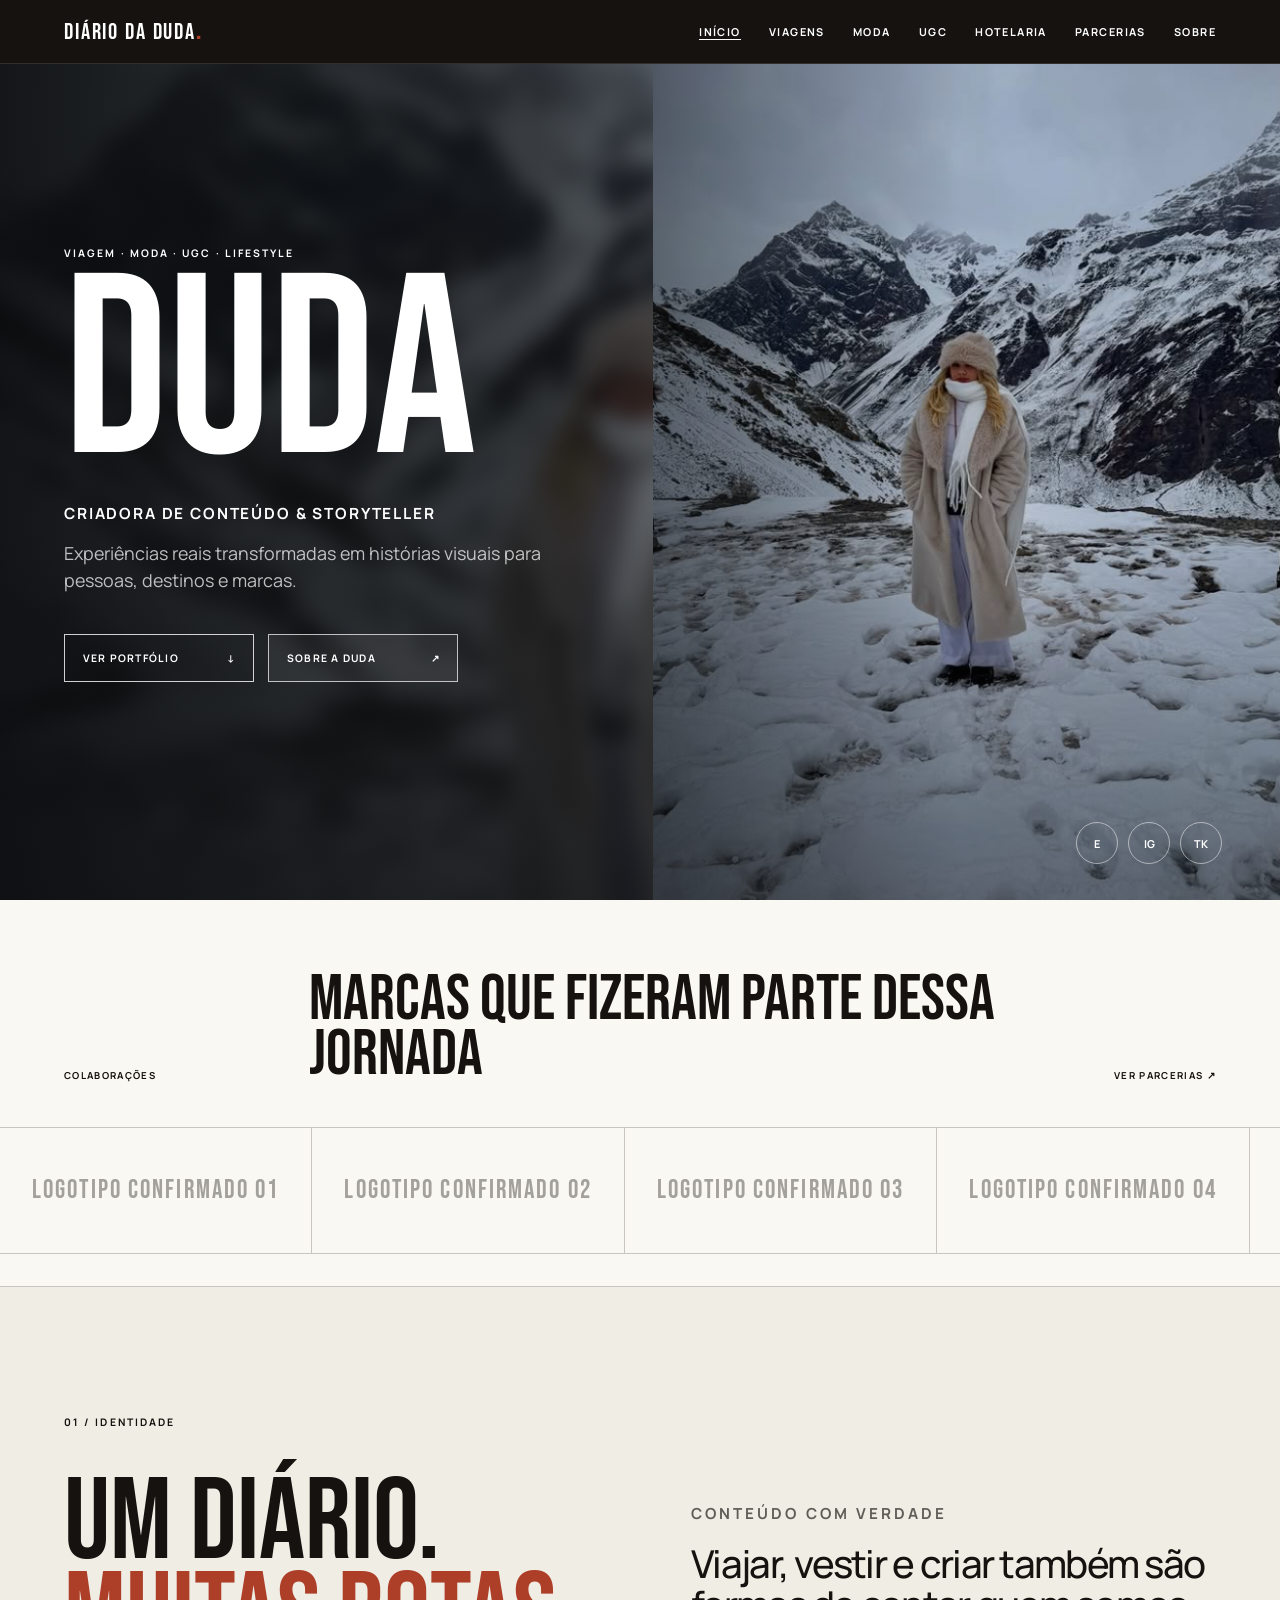
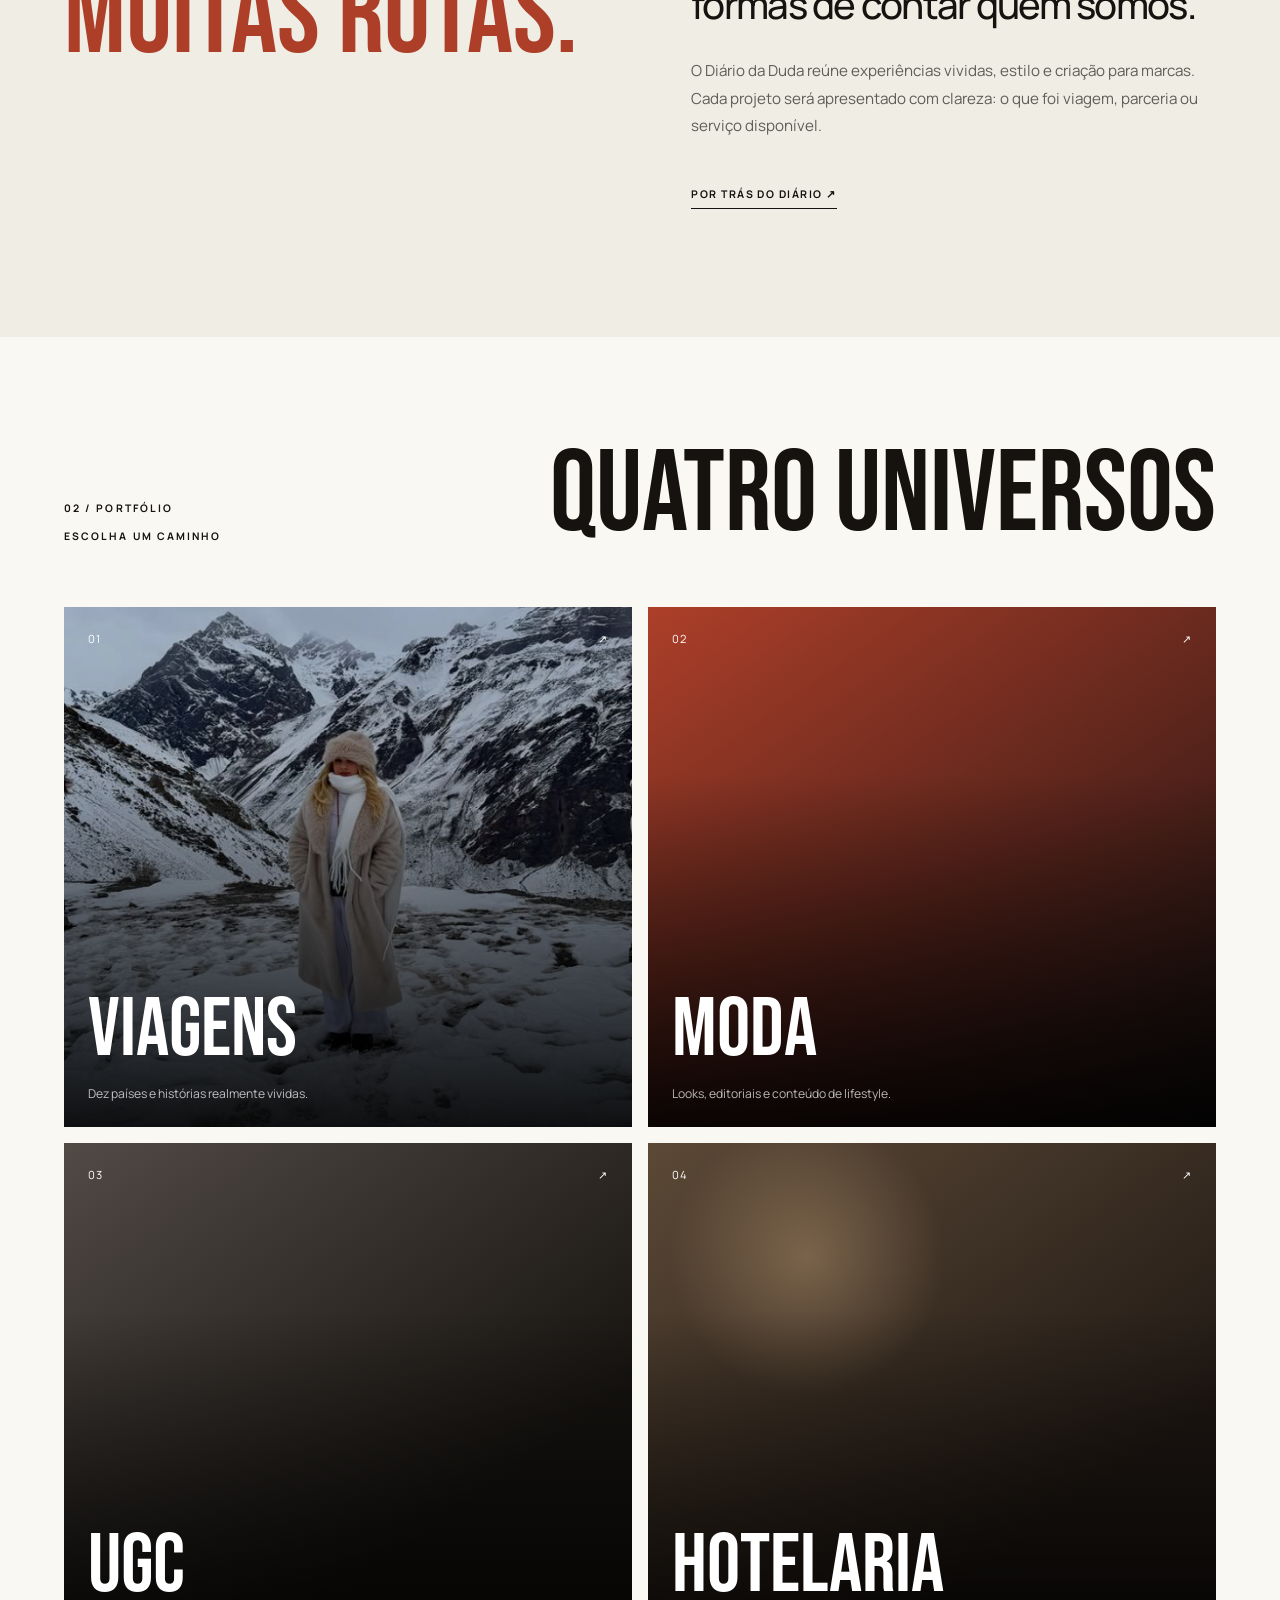
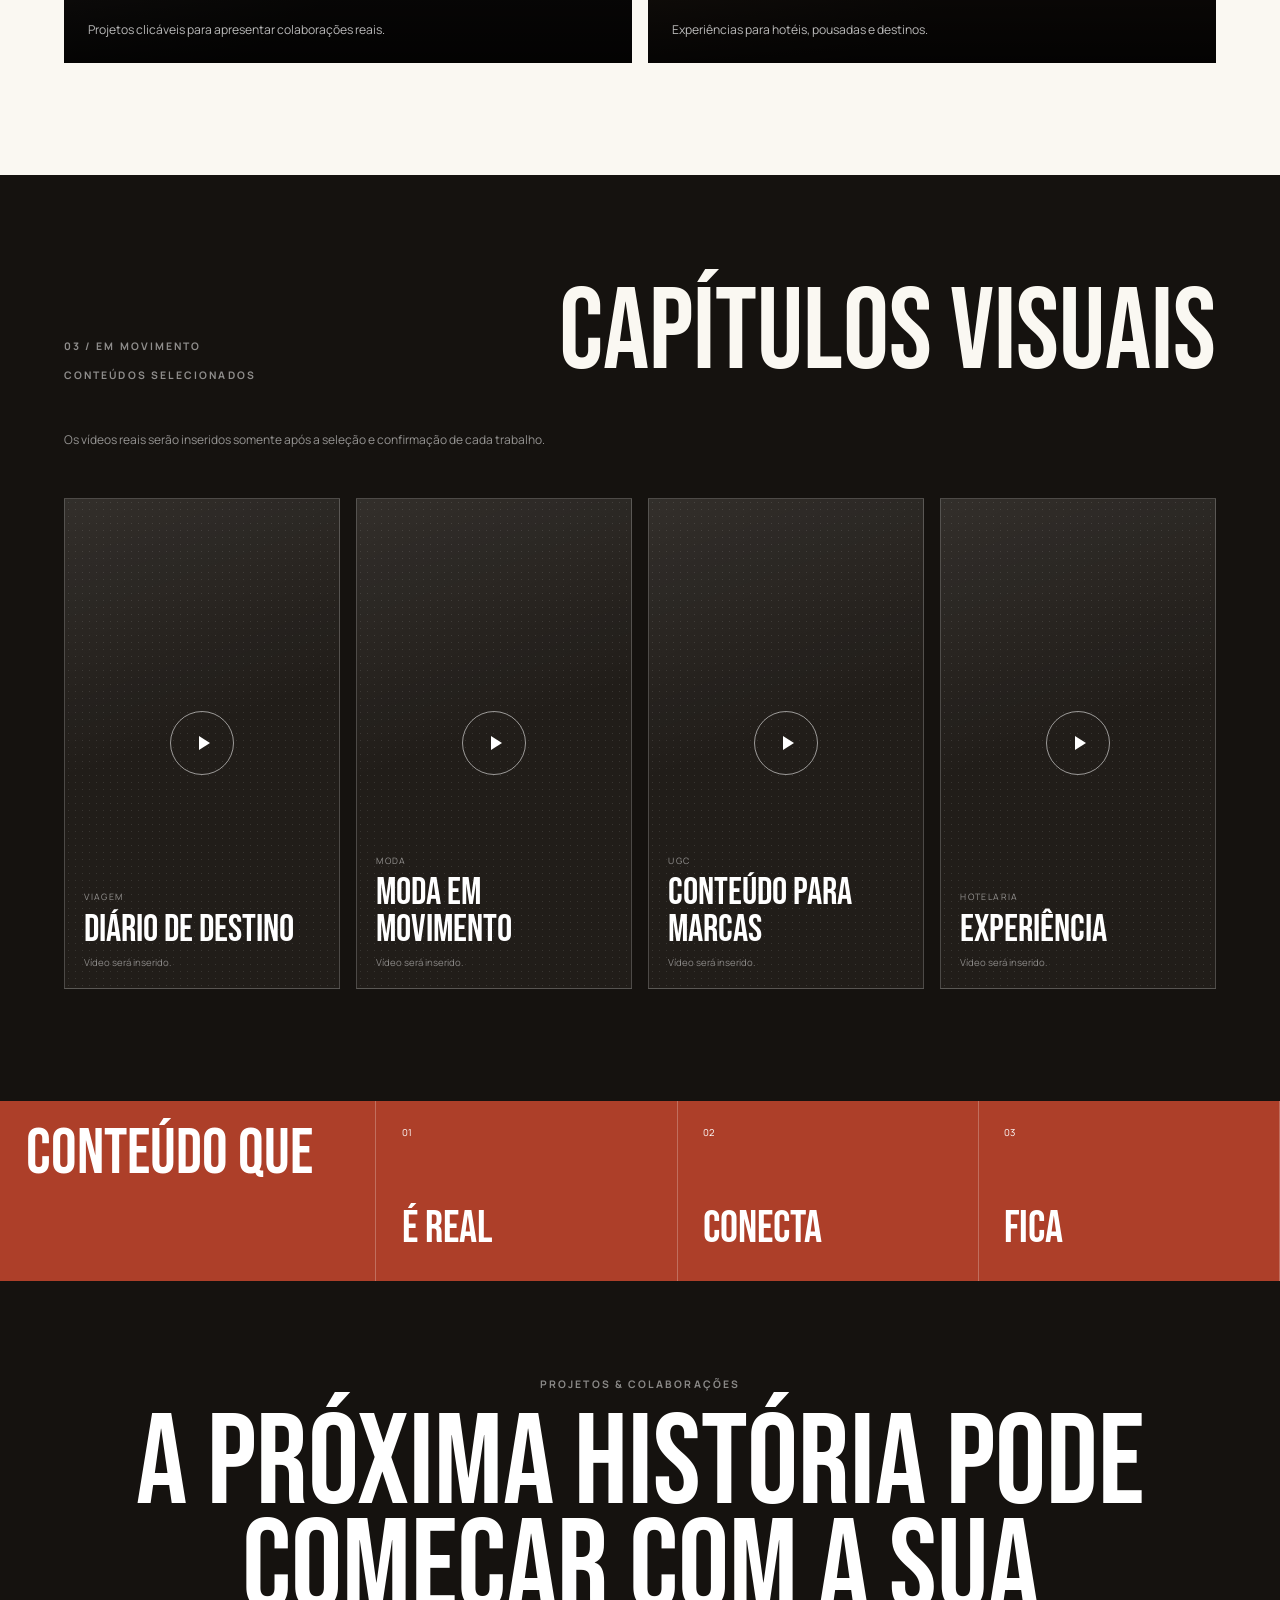
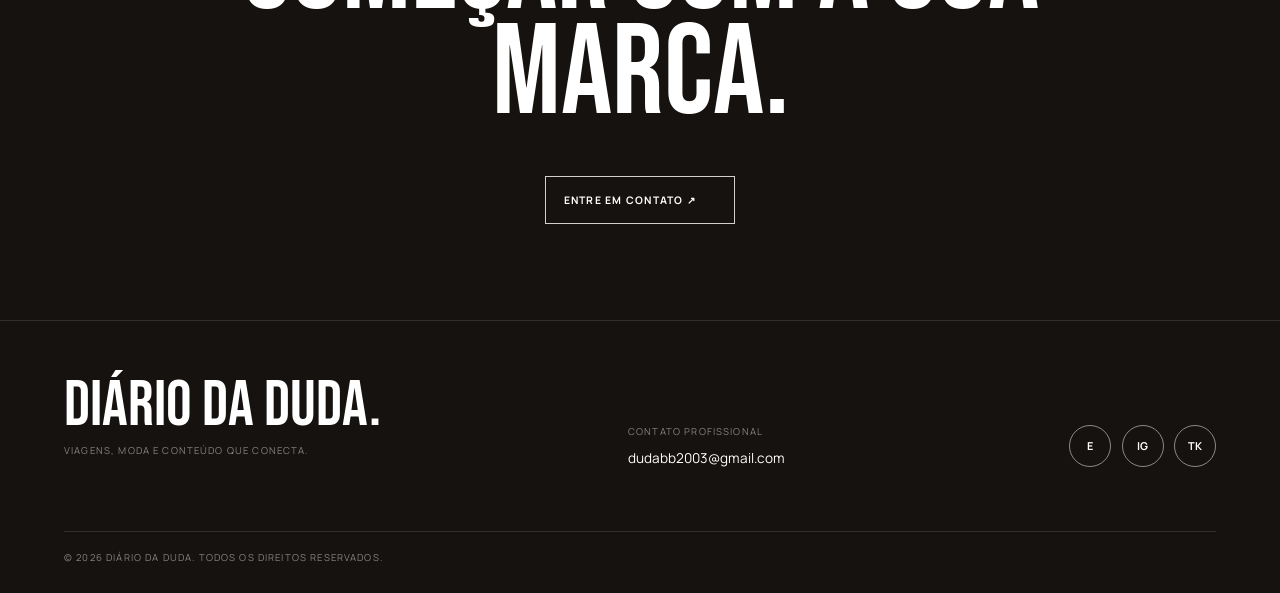
==== commit b0652970: "q" ====
--- a/index.html
+++ b/index.html
@@ -2,7 +2,7 @@
 <header class="header"><a class="brand" href="index.html">DIÁRIO DA DUDA<b>.</b></a><button class="menu-button" type="button" aria-label="Abrir menu" aria-expanded="false"><span></span><span></span></button><nav class="nav" aria-label="Navegação principal"><a class="active" href="index.html">Início</a><a href="viagens.html">Viagens</a><a href="moda.html">Moda</a><a href="ugc.html">UGC</a><a href="hotelaria.html">Hotelaria</a><a href="parcerias.html">Parcerias</a><a href="sobre.html">Sobre</a></nav></header>
 <main>
 <section class="hero"><img class="hero-photo" src="assets/images/duda-neve.png" alt="Duda em uma paisagem nevada entre montanhas"><div class="hero-overlay"></div><div class="hero-content"><p class="eyebrow">VIAGEM · MODA · UGC · LIFESTYLE</p><h1>DUDA</h1><p class="hero-role">CRIADORA DE CONTEÚDO & STORYTELLER</p><p class="hero-lead">Experiências reais transformadas em histórias visuais para pessoas, destinos e marcas.</p><div class="hero-actions"><a class="button button-light" href="#universos">VER PORTFÓLIO <span>↓</span></a><a class="button button-ghost" href="sobre.html">SOBRE A DUDA <span>↗</span></a></div></div><div class="hero-social"><div class="socials"><a href="mailto:dudabb2003@gmail.com" aria-label="E-mail">E</a><a href="https://www.instagram.com/diaariodaduda/" target="_blank" rel="noopener" aria-label="Instagram">IG</a><a href="https://www.tiktok.com/@diaariodaduda?lang=pt-BR" target="_blank" rel="noopener" aria-label="TikTok">TK</a></div></div></section>
-<section class="marquee"><div class="marquee-head"><span>COLABORAÇÕES</span><h2>Marcas que fizeram parte dessa jornada</h2><a href="parcerias.html">VER PARCERIAS ↗</a></div><div class="marquee-window"><div class="marquee-track"><span>LOGOTIPO CONFIRMADO 01</span><span>LOGOTIPO CONFIRMADO 02</span><span>LOGOTIPO CONFIRMADO 03</span><span>LOGOTIPO CONFIRMADO 04</span><span>LOGOTIPO CONFIRMADO 05</span><span>LOGOTIPO CONFIRMADO 01</span><span>LOGOTIPO CONFIRMADO 02</span><span>LOGOTIPO CONFIRMADO 03</span><span>LOGOTIPO CONFIRMADO 04</span><span>LOGOTIPO CONFIRMADO 05</span></div></div><p class="note">Prévia estrutural: somente logotipos de parcerias confirmadas serão publicados.</p></section>
+<section class="marquee"><div class="marquee-head"><span>COLABORAÇÕES</span><h2>Marcas que fizeram parte dessa jornada</h2><a href="parcerias.html">VER PARCERIAS ↗</a></div><div class="marquee-window"><div class="marquee-track"><span>LOGOTIPO CONFIRMADO 01</span><span>LOGOTIPO CONFIRMADO 02</span><span>LOGOTIPO CONFIRMADO 03</span><span>LOGOTIPO CONFIRMADO 04</span><span>LOGOTIPO CONFIRMADO 05</span><span>LOGOTIPO CONFIRMADO 01</span><span>LOGOTIPO CONFIRMADO 02</span><span>LOGOTIPO CONFIRMADO 03</span><span>LOGOTIPO CONFIRMADO 04</span><span>LOGOTIPO CONFIRMADO 05</span></div></div></section>
 <section class="manifesto"><div class="manifesto-title"><span class="section-index">01 / IDENTIDADE</span><h2>UM DIÁRIO.<span>MUITAS ROTAS.</span></h2></div><div class="manifesto-copy"><p class="eyebrow">CONTEÚDO COM VERDADE</p><h3>Viajar, vestir e criar também são formas de contar quem somos.</h3><p>O Diário da Duda reúne experiências vividas, estilo e criação para marcas. Cada projeto será apresentado com clareza: o que foi viagem, parceria ou serviço disponível.</p><a class="text-link" href="sobre.html">POR TRÁS DO DIÁRIO ↗</a></div></section>
 <section class="section section-light" id="universos"><div class="section-heading"><div><span class="section-index">02 / PORTFÓLIO</span><p class="eyebrow">ESCOLHA UM CAMINHO</p></div><h2>QUATRO UNIVERSOS</h2></div><div class="universe-grid four"><a class="universe-card universe-travel" href="viagens.html"><span class="universe-number">01</span><div><h3>Viagens</h3><p>Dez países e histórias realmente vividas.</p></div><span class="universe-arrow">↗</span></a><a class="universe-card universe-fashion" href="moda.html"><span class="universe-number">02</span><div><h3>Moda</h3><p>Looks, editoriais e conteúdo de lifestyle.</p></div><span class="universe-arrow">↗</span></a><a class="universe-card" href="ugc.html"><span class="universe-number">03</span><div><h3>UGC</h3><p>Projetos clicáveis para apresentar colaborações reais.</p></div><span class="universe-arrow">↗</span></a><a class="universe-card universe-hospitality" href="hotelaria.html"><span class="universe-number">04</span><div><h3>Hotelaria</h3><p>Experiências para hotéis, pousadas e destinos.</p></div><span class="universe-arrow">↗</span></a></div></section>
 <section class="section section-dark"><div class="section-heading"><div><span class="section-index">03 / EM MOVIMENTO</span><p class="eyebrow">CONTEÚDOS SELECIONADOS</p></div><h2>CAPÍTULOS VISUAIS</h2></div><p class="video-note">Os vídeos reais serão inseridos somente após a seleção e confirmação de cada trabalho.</p><div class="video-grid"><article class="video-card"><div class="play"></div><div class="video-meta"><span>VIAGEM</span><h3>Diário de destino</h3><p>Vídeo será inserido.</p></div></article><article class="video-card"><div class="play"></div><div class="video-meta"><span>MODA</span><h3>Moda em movimento</h3><p>Vídeo será inserido.</p></div></article><article class="video-card"><div class="play"></div><div class="video-meta"><span>UGC</span><h3>Conteúdo para marcas</h3><p>Vídeo será inserido.</p></div></article><article class="video-card"><div class="play"></div><div class="video-meta"><span>HOTELARIA</span><h3>Experiência</h3><p>Vídeo será inserido.</p></div></article></div></section>
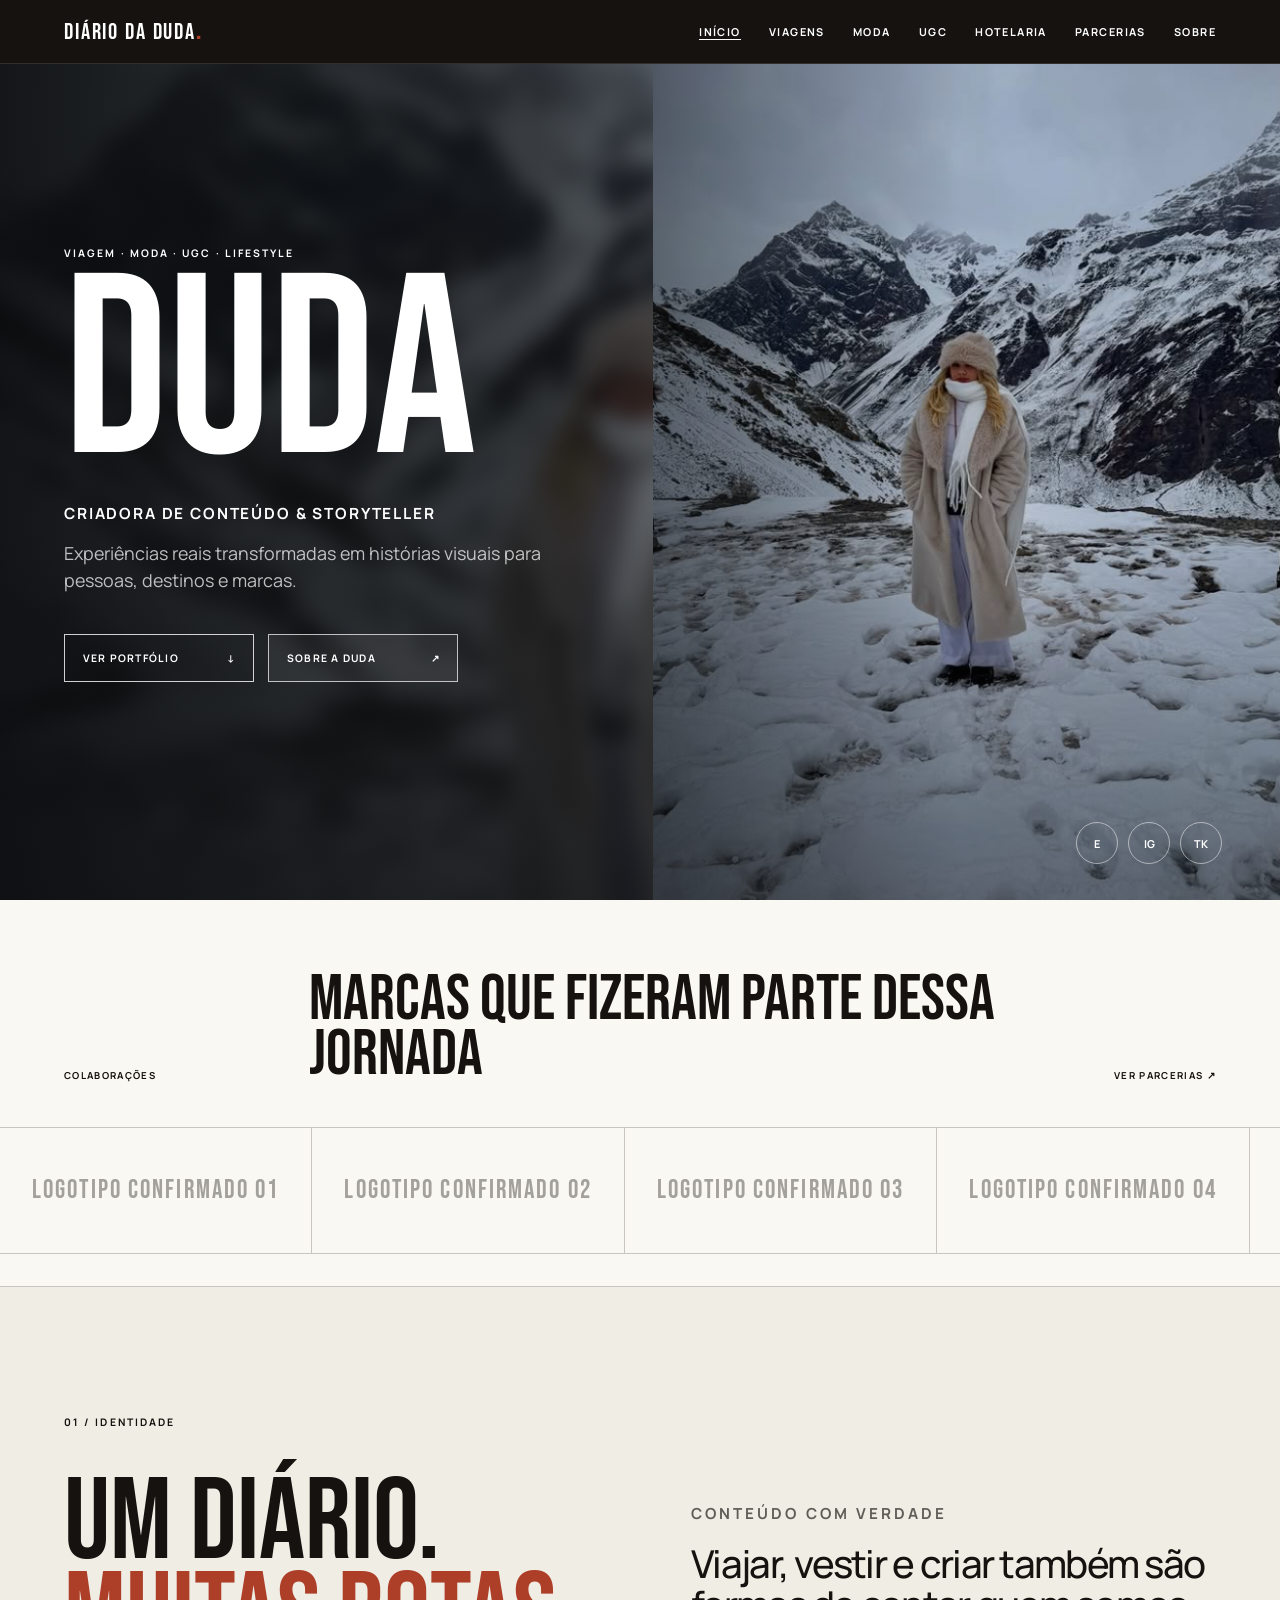
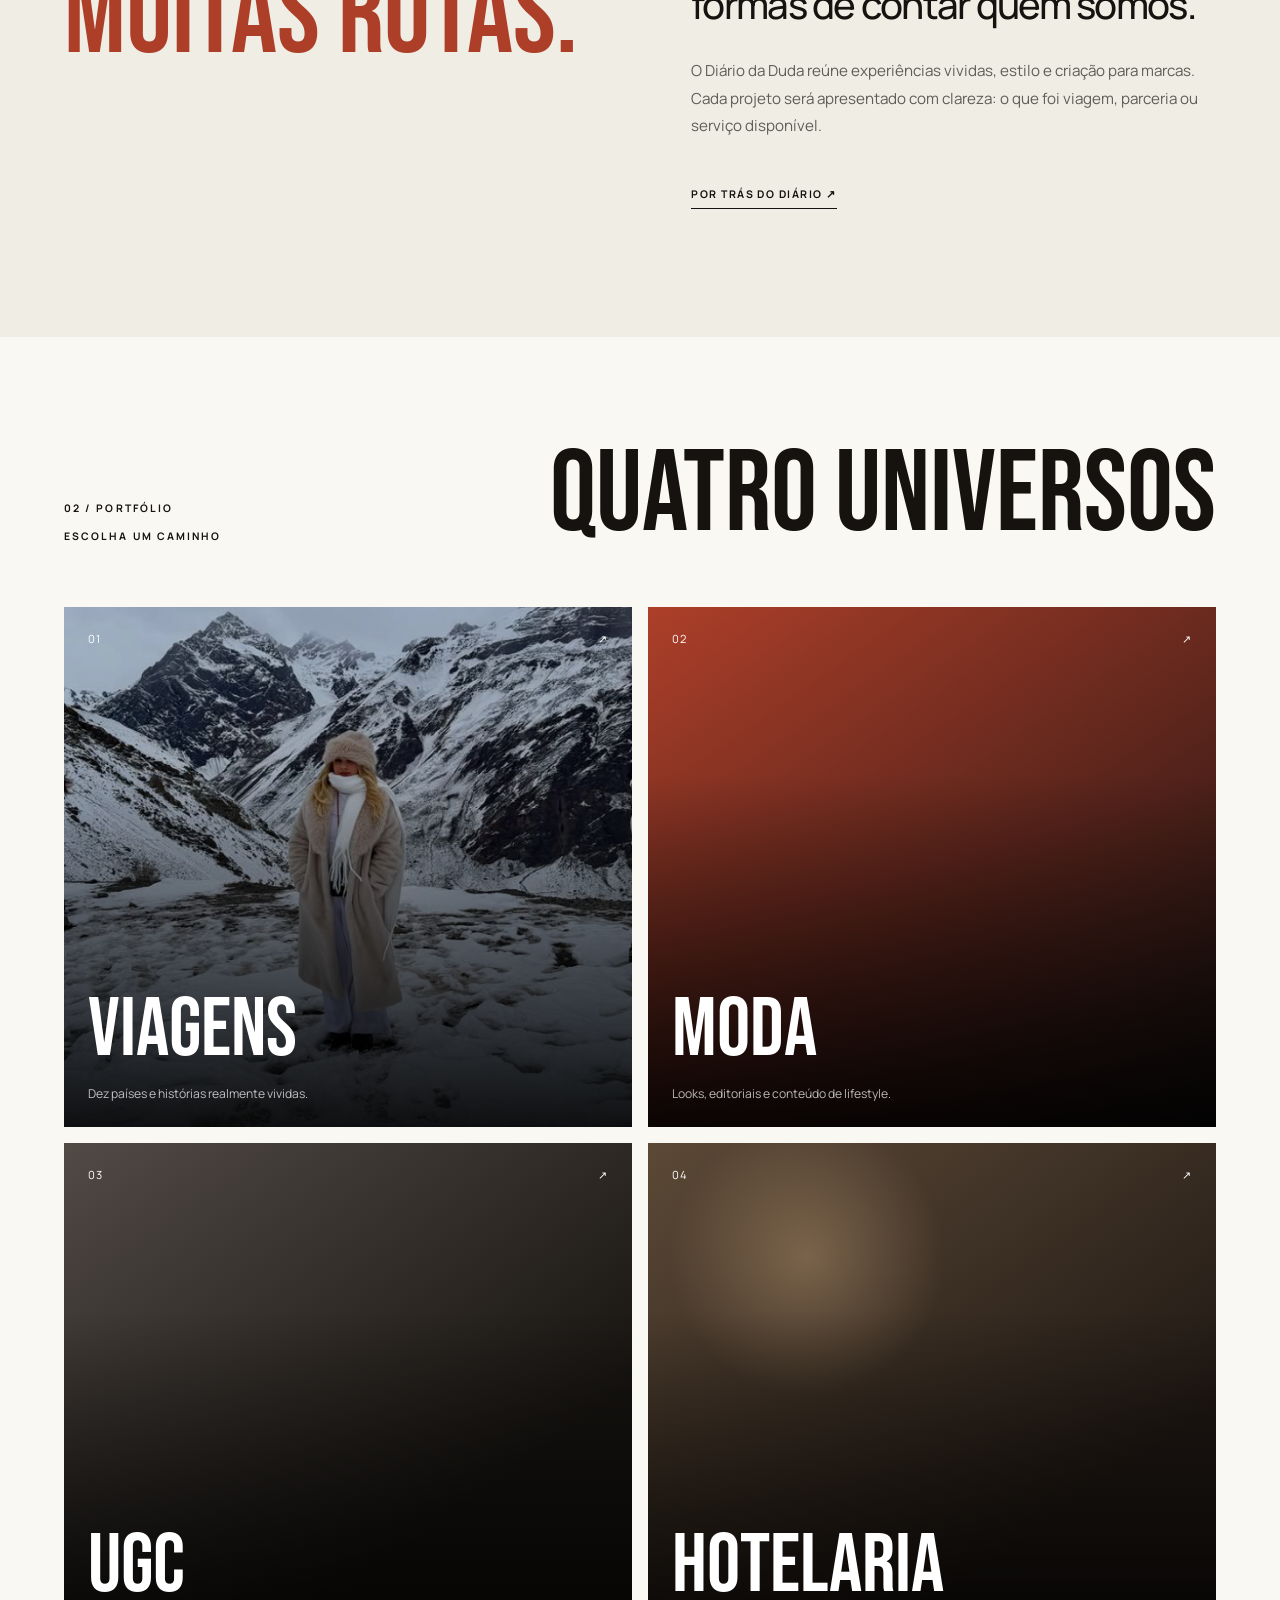
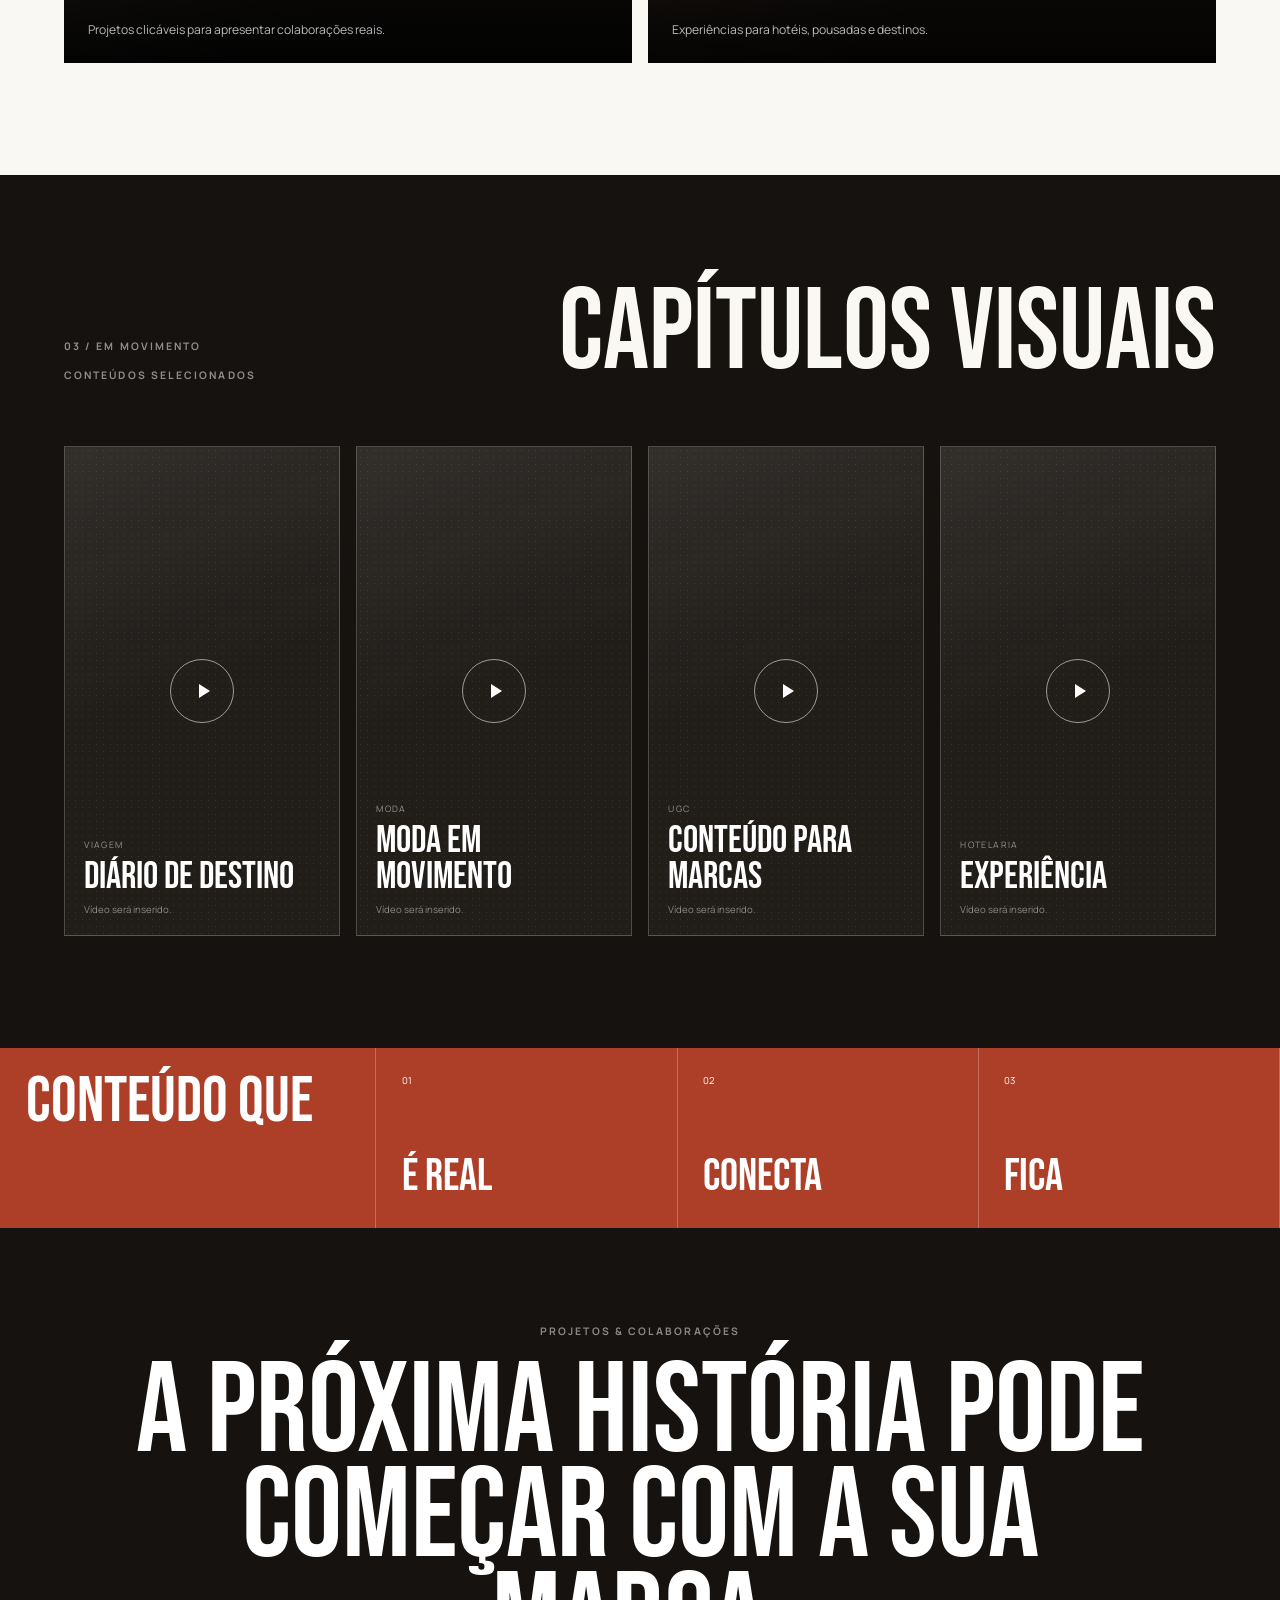
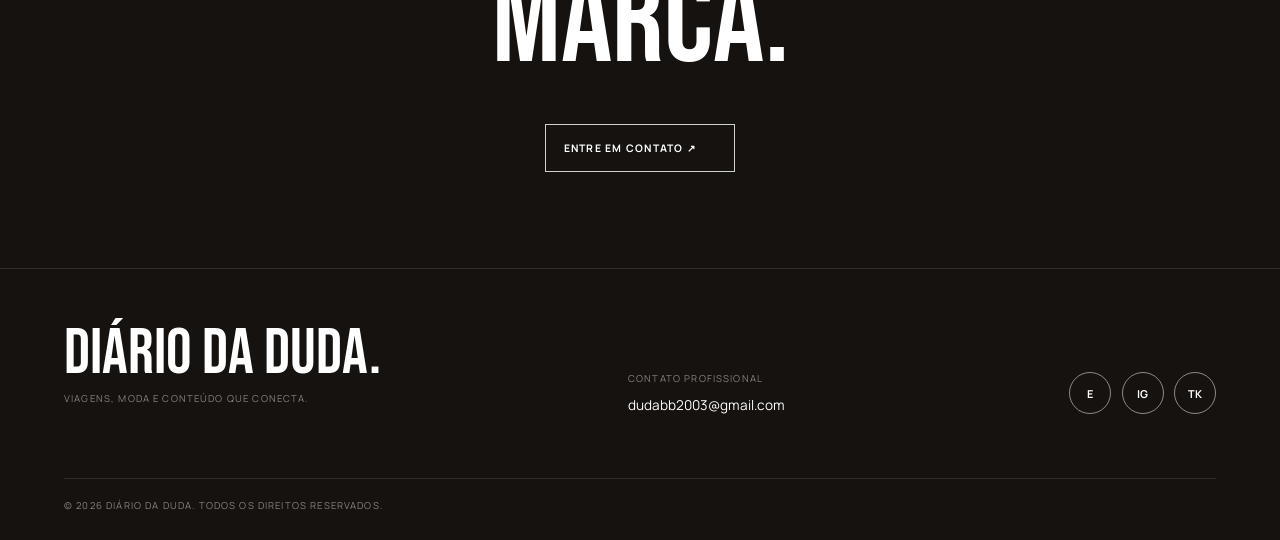
==== commit 3d33b2fa: "w" ====
--- a/index.html
+++ b/index.html
@@ -5,7 +5,7 @@
 <section class="marquee"><div class="marquee-head"><span>COLABORAÇÕES</span><h2>Marcas que fizeram parte dessa jornada</h2><a href="parcerias.html">VER PARCERIAS ↗</a></div><div class="marquee-window"><div class="marquee-track"><span>LOGOTIPO CONFIRMADO 01</span><span>LOGOTIPO CONFIRMADO 02</span><span>LOGOTIPO CONFIRMADO 03</span><span>LOGOTIPO CONFIRMADO 04</span><span>LOGOTIPO CONFIRMADO 05</span><span>LOGOTIPO CONFIRMADO 01</span><span>LOGOTIPO CONFIRMADO 02</span><span>LOGOTIPO CONFIRMADO 03</span><span>LOGOTIPO CONFIRMADO 04</span><span>LOGOTIPO CONFIRMADO 05</span></div></div></section>
 <section class="manifesto"><div class="manifesto-title"><span class="section-index">01 / IDENTIDADE</span><h2>UM DIÁRIO.<span>MUITAS ROTAS.</span></h2></div><div class="manifesto-copy"><p class="eyebrow">CONTEÚDO COM VERDADE</p><h3>Viajar, vestir e criar também são formas de contar quem somos.</h3><p>O Diário da Duda reúne experiências vividas, estilo e criação para marcas. Cada projeto será apresentado com clareza: o que foi viagem, parceria ou serviço disponível.</p><a class="text-link" href="sobre.html">POR TRÁS DO DIÁRIO ↗</a></div></section>
 <section class="section section-light" id="universos"><div class="section-heading"><div><span class="section-index">02 / PORTFÓLIO</span><p class="eyebrow">ESCOLHA UM CAMINHO</p></div><h2>QUATRO UNIVERSOS</h2></div><div class="universe-grid four"><a class="universe-card universe-travel" href="viagens.html"><span class="universe-number">01</span><div><h3>Viagens</h3><p>Dez países e histórias realmente vividas.</p></div><span class="universe-arrow">↗</span></a><a class="universe-card universe-fashion" href="moda.html"><span class="universe-number">02</span><div><h3>Moda</h3><p>Looks, editoriais e conteúdo de lifestyle.</p></div><span class="universe-arrow">↗</span></a><a class="universe-card" href="ugc.html"><span class="universe-number">03</span><div><h3>UGC</h3><p>Projetos clicáveis para apresentar colaborações reais.</p></div><span class="universe-arrow">↗</span></a><a class="universe-card universe-hospitality" href="hotelaria.html"><span class="universe-number">04</span><div><h3>Hotelaria</h3><p>Experiências para hotéis, pousadas e destinos.</p></div><span class="universe-arrow">↗</span></a></div></section>
-<section class="section section-dark"><div class="section-heading"><div><span class="section-index">03 / EM MOVIMENTO</span><p class="eyebrow">CONTEÚDOS SELECIONADOS</p></div><h2>CAPÍTULOS VISUAIS</h2></div><p class="video-note">Os vídeos reais serão inseridos somente após a seleção e confirmação de cada trabalho.</p><div class="video-grid"><article class="video-card"><div class="play"></div><div class="video-meta"><span>VIAGEM</span><h3>Diário de destino</h3><p>Vídeo será inserido.</p></div></article><article class="video-card"><div class="play"></div><div class="video-meta"><span>MODA</span><h3>Moda em movimento</h3><p>Vídeo será inserido.</p></div></article><article class="video-card"><div class="play"></div><div class="video-meta"><span>UGC</span><h3>Conteúdo para marcas</h3><p>Vídeo será inserido.</p></div></article><article class="video-card"><div class="play"></div><div class="video-meta"><span>HOTELARIA</span><h3>Experiência</h3><p>Vídeo será inserido.</p></div></article></div></section>
+<section class="section section-dark"><div class="section-heading"><div><span class="section-index">03 / EM MOVIMENTO</span><p class="eyebrow">CONTEÚDOS SELECIONADOS</p></div><h2>CAPÍTULOS VISUAIS</h2></div><div class="video-grid"><article class="video-card"><div class="play"></div><div class="video-meta"><span>VIAGEM</span><h3>Diário de destino</h3><p>Vídeo será inserido.</p></div></article><article class="video-card"><div class="play"></div><div class="video-meta"><span>MODA</span><h3>Moda em movimento</h3><p>Vídeo será inserido.</p></div></article><article class="video-card"><div class="play"></div><div class="video-meta"><span>UGC</span><h3>Conteúdo para marcas</h3><p>Vídeo será inserido.</p></div></article><article class="video-card"><div class="play"></div><div class="video-meta"><span>HOTELARIA</span><h3>Experiência</h3><p>Vídeo será inserido.</p></div></article></div></section>
 <section class="value-strip"><p>CONTEÚDO QUE</p><div><span>01</span><strong>É REAL</strong></div><div><span>02</span><strong>CONECTA</strong></div><div><span>03</span><strong>FICA</strong></div></section>
 <section class="cta"><p class="eyebrow">PROJETOS & COLABORAÇÕES</p><h2>A próxima história pode começar com a sua marca.</h2><a class="button button-light" href="mailto:dudabb2003@gmail.com">ENTRE EM CONTATO ↗</a></section></main>
 <footer class="footer"><div><p class="footer-mark">DIÁRIO DA DUDA.</p><p class="footer-copy">Viagens, moda e conteúdo que conecta.</p></div><div class="footer-contact"><span>CONTATO PROFISSIONAL</span><a href="mailto:dudabb2003@gmail.com">dudabb2003@gmail.com</a></div><div class="socials"><a href="mailto:dudabb2003@gmail.com">E</a><a href="https://www.instagram.com/diaariodaduda/" target="_blank" rel="noopener">IG</a><a href="https://www.tiktok.com/@diaariodaduda?lang=pt-BR" target="_blank" rel="noopener">TK</a></div><p class="footer-legal">© <span data-year></span> Diário da Duda. Todos os direitos reservados.</p></footer><script src="js/script.js"></script></body></html>
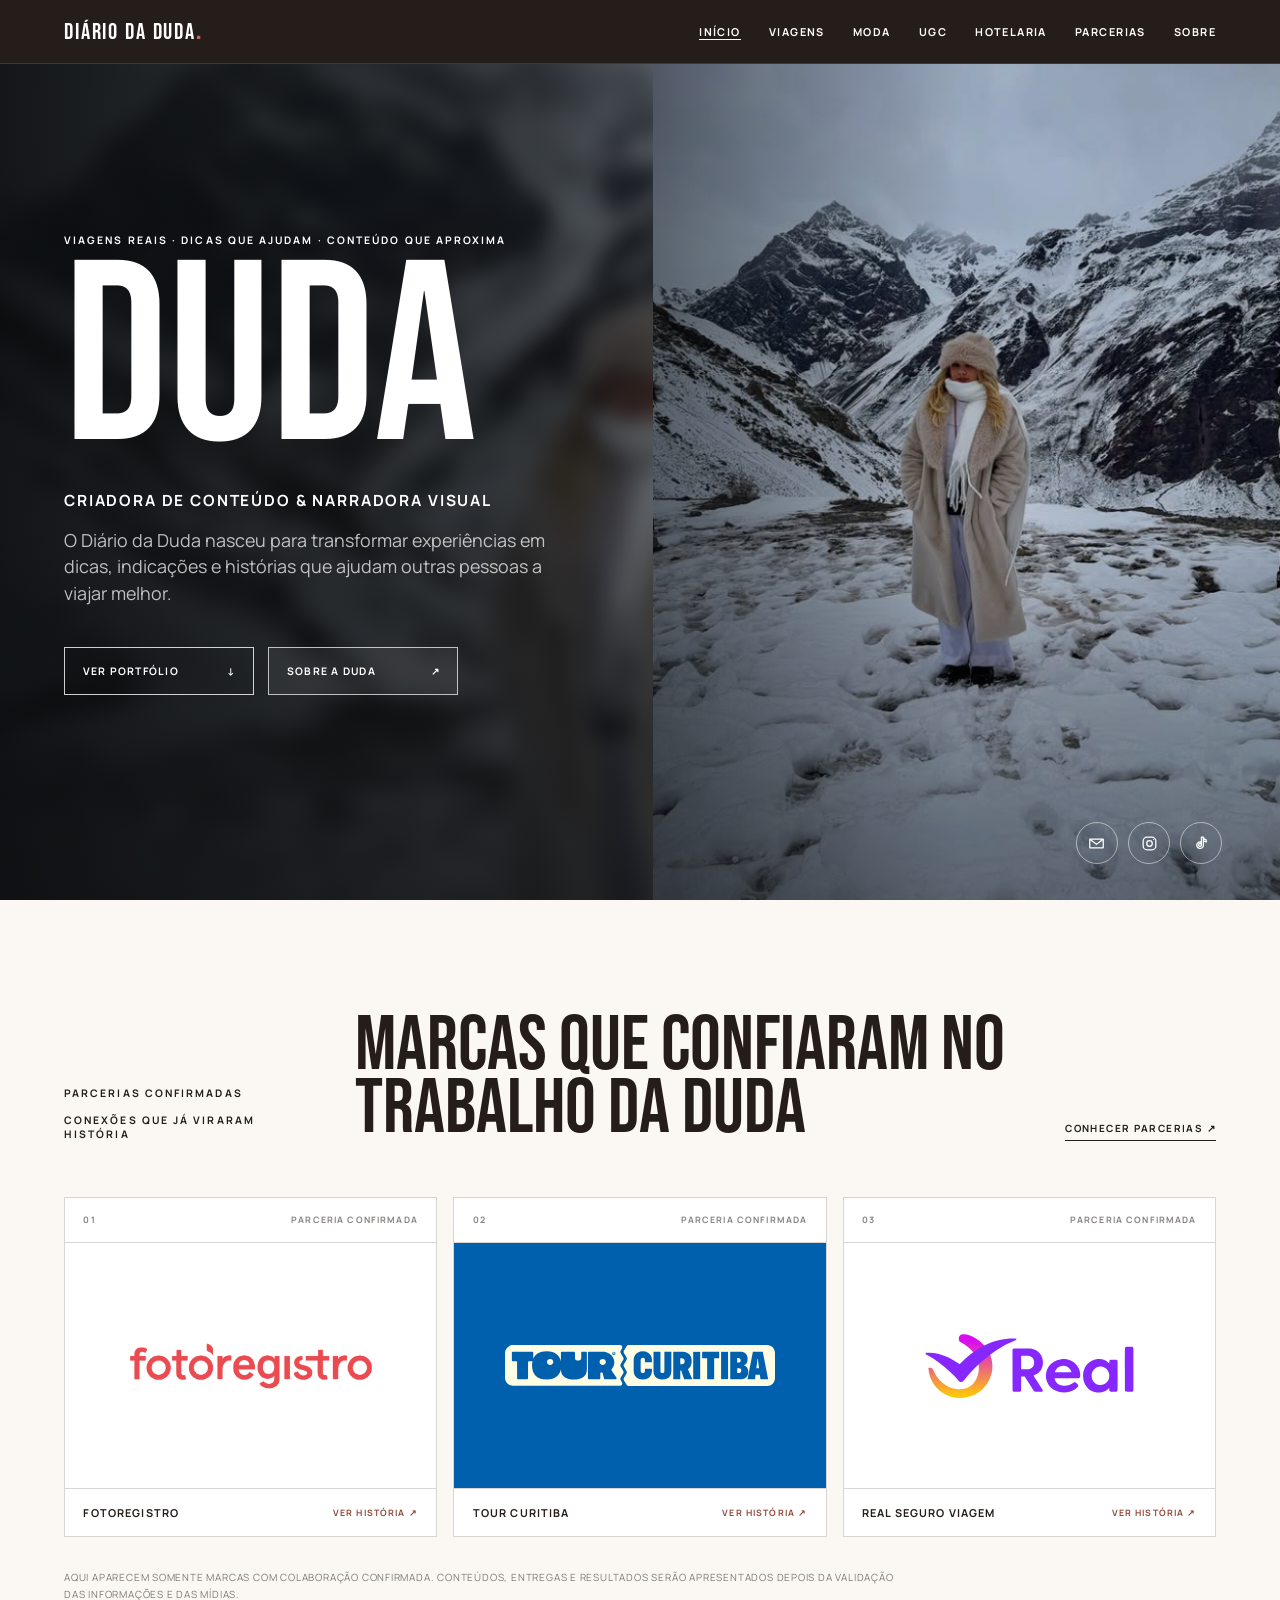
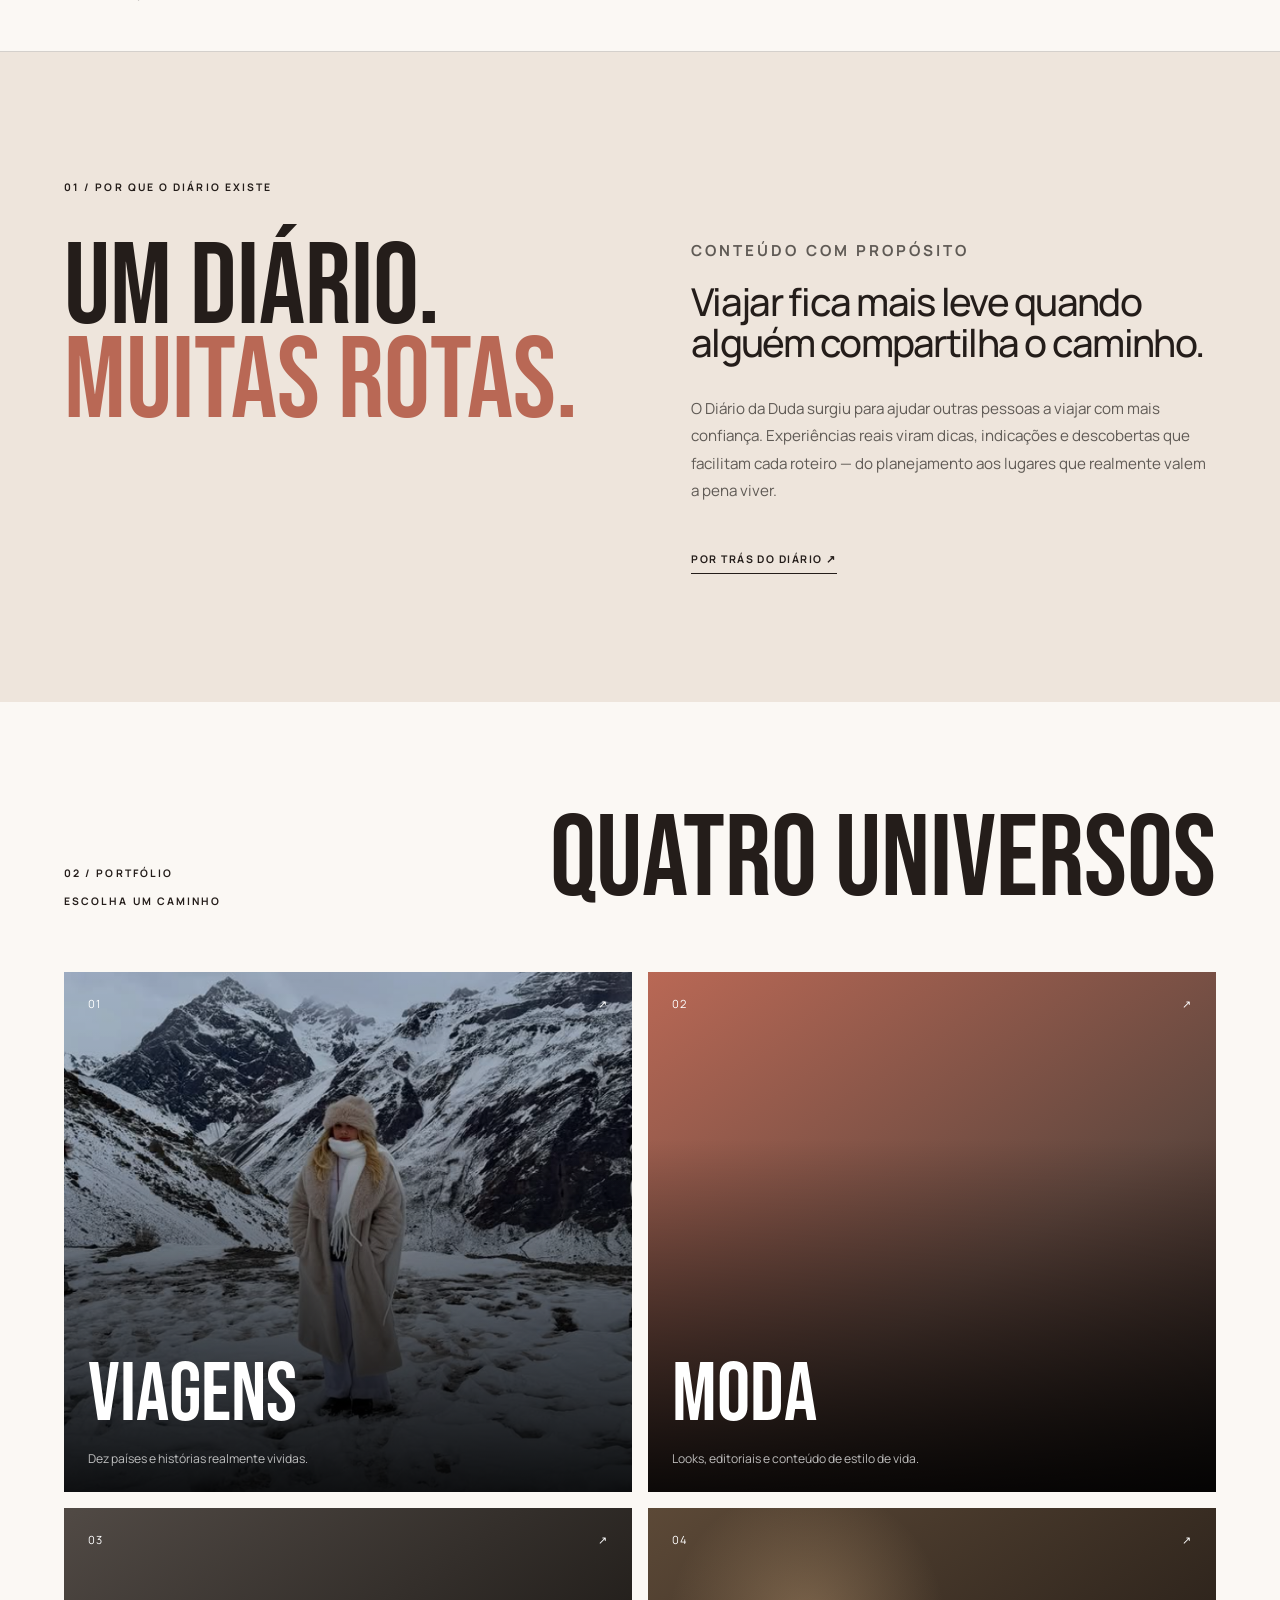
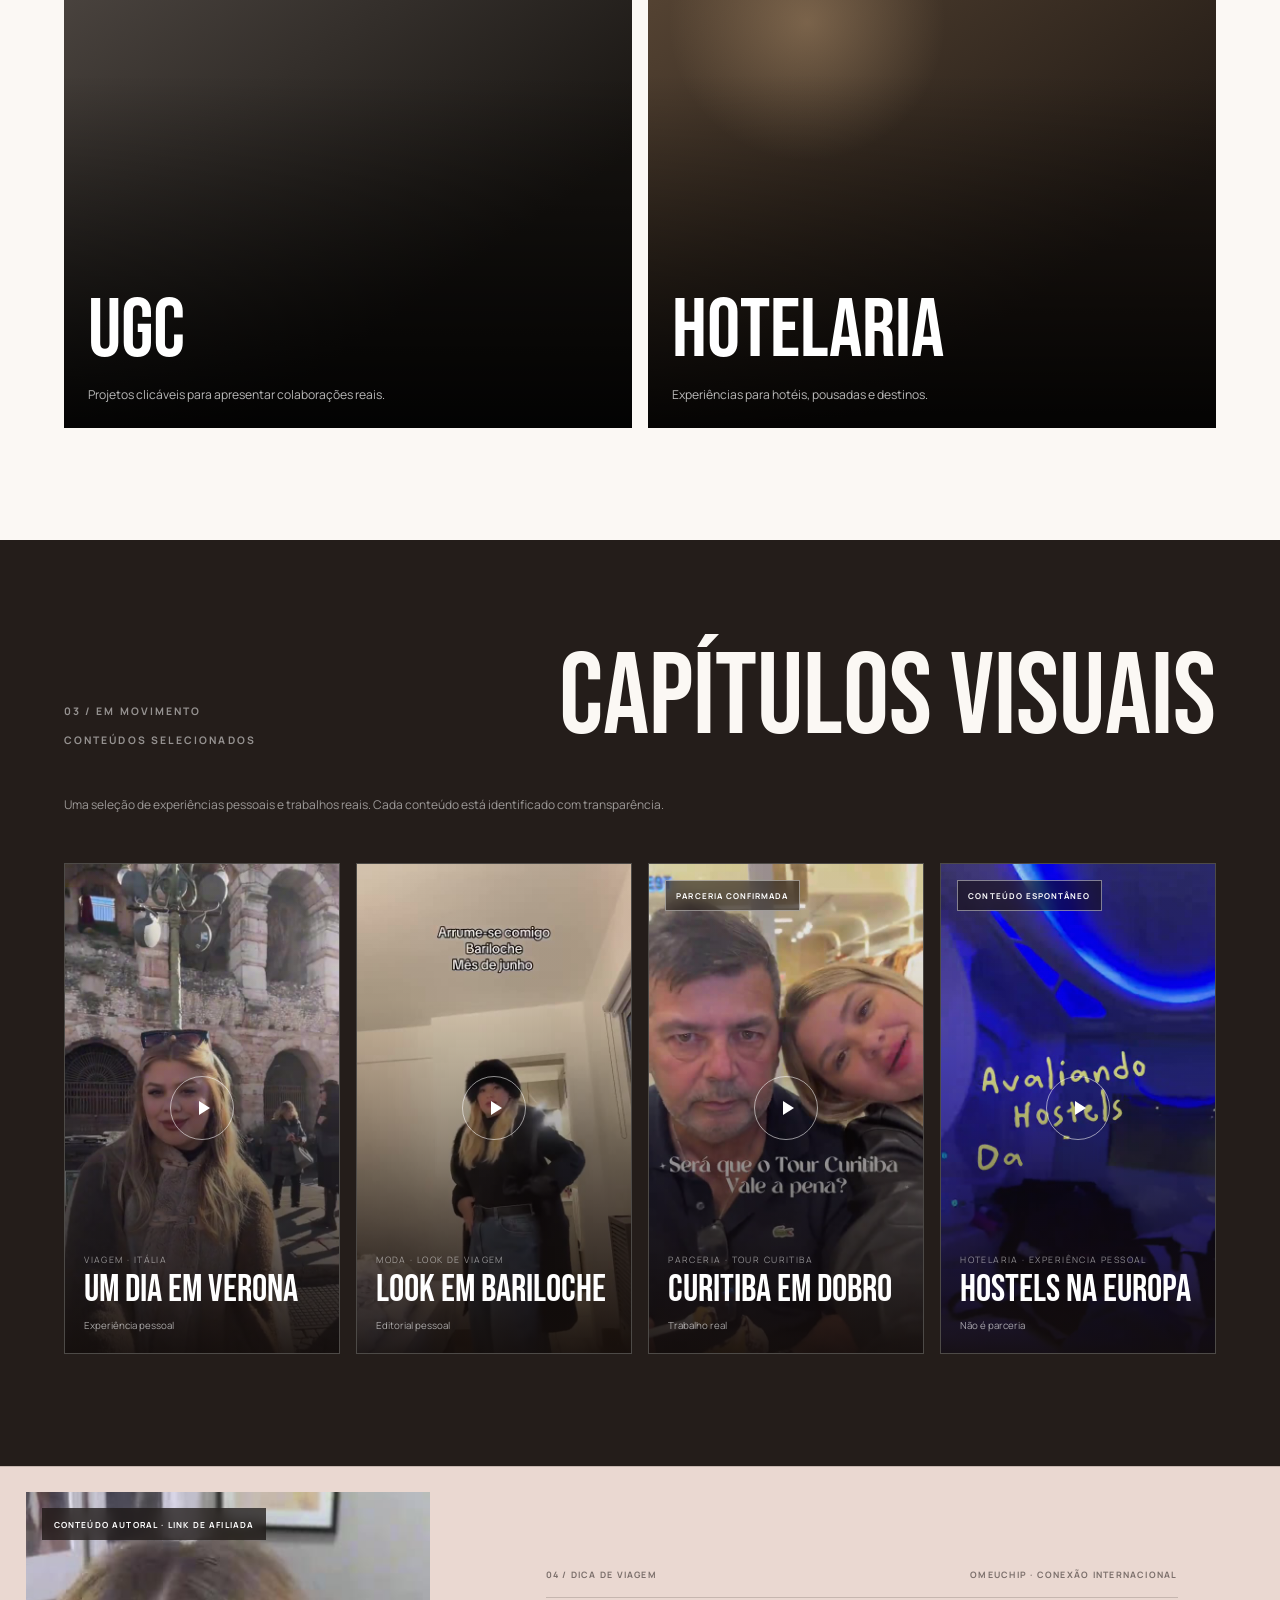
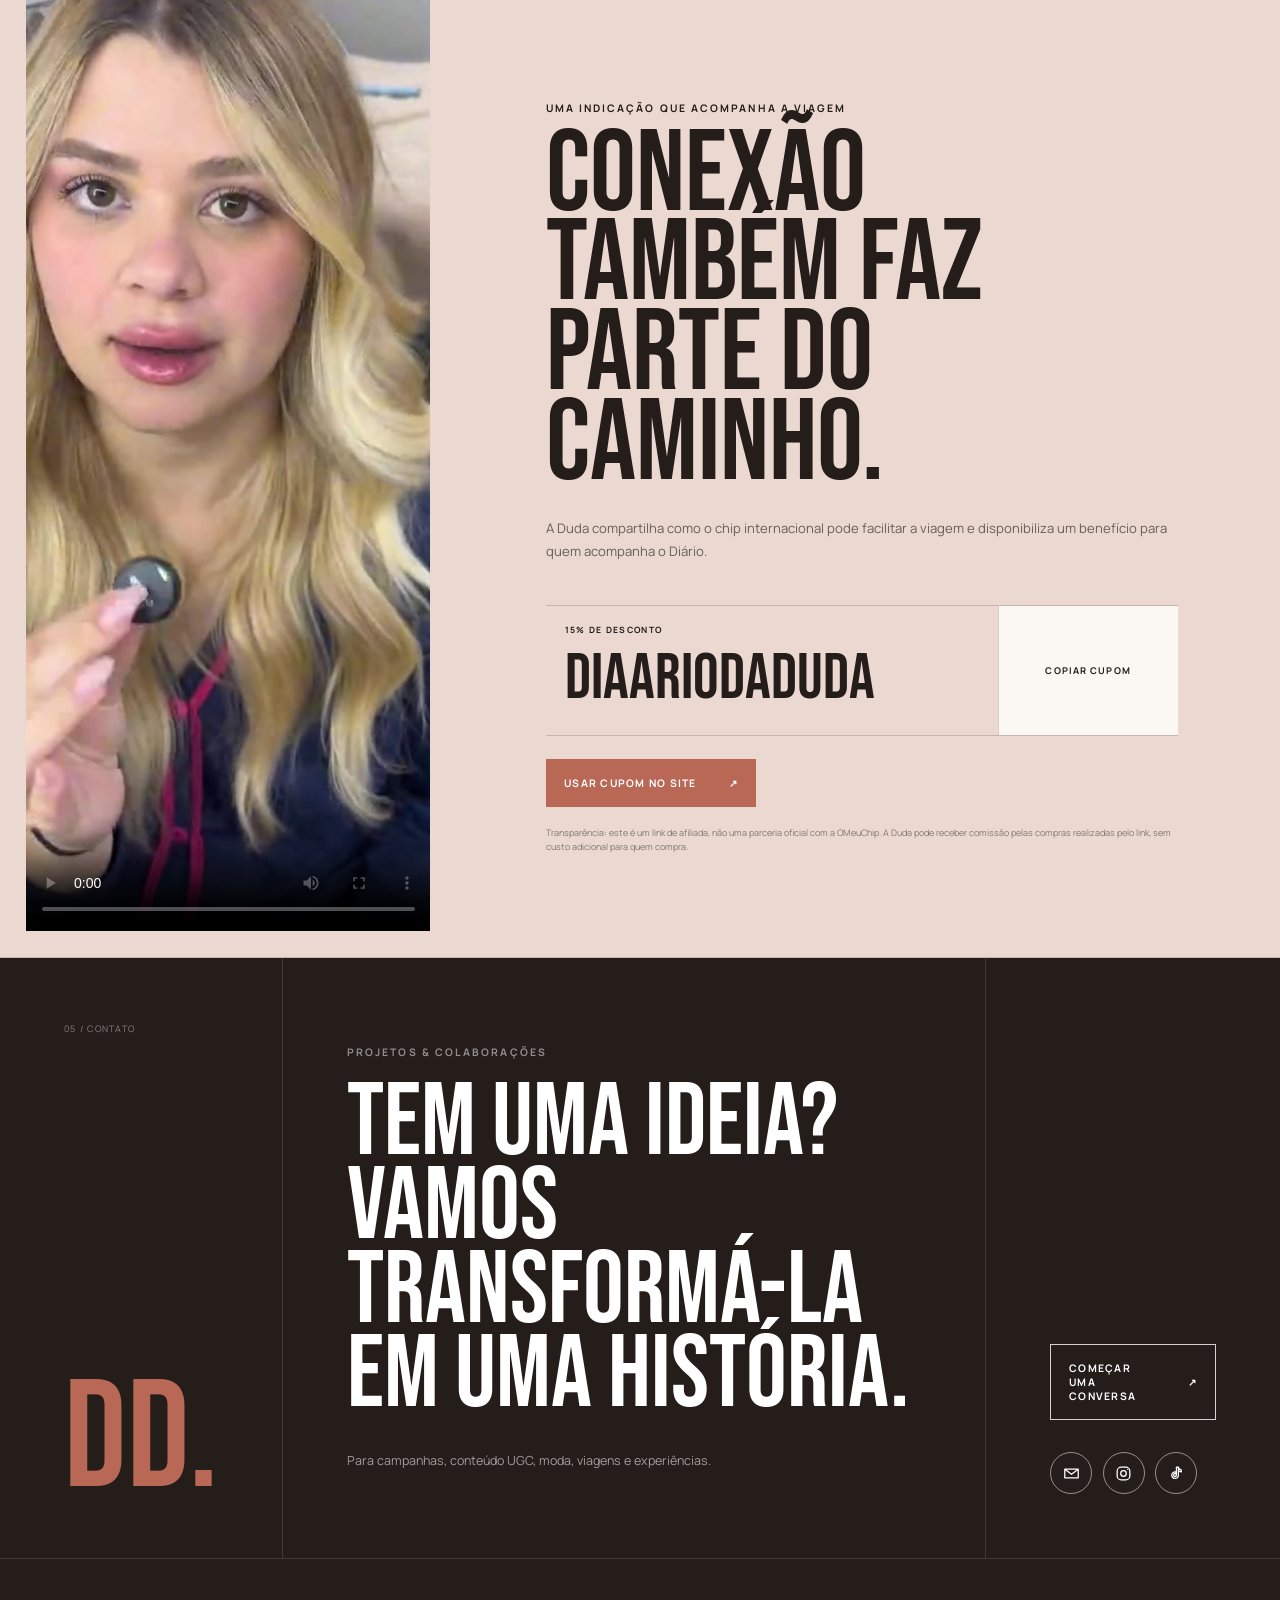
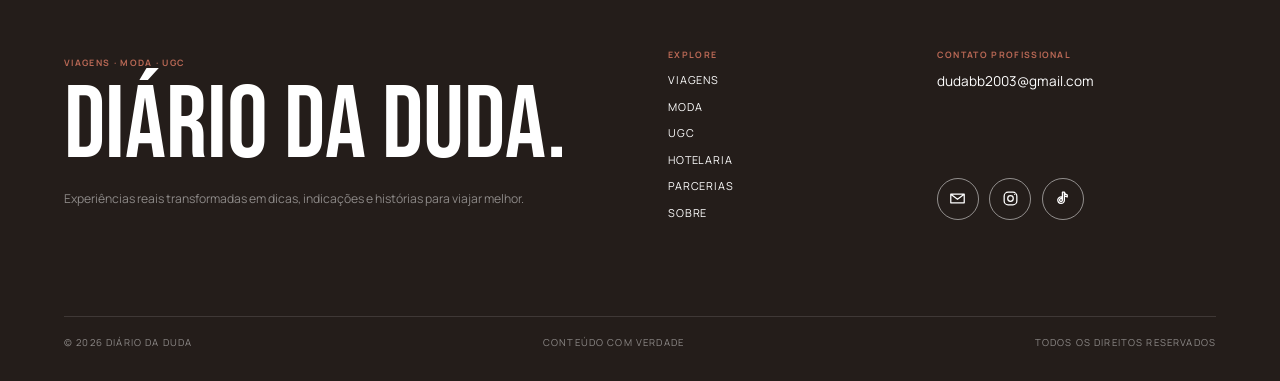
==== commit e1e5be66: "att layout site" ====
--- a/index.html
+++ b/index.html
@@ -1,11 +1,108 @@
-<!DOCTYPE html><html lang="pt-BR"><head><meta charset="UTF-8"><meta name="viewport" content="width=device-width,initial-scale=1"><meta name="description" content="Portfólio da Duda: viagens, moda, UGC e hotelaria."><title>Diário da Duda | Portfólio</title><link rel="stylesheet" href="css/style.css"></head><body>
-<header class="header"><a class="brand" href="index.html">DIÁRIO DA DUDA<b>.</b></a><button class="menu-button" type="button" aria-label="Abrir menu" aria-expanded="false"><span></span><span></span></button><nav class="nav" aria-label="Navegação principal"><a class="active" href="index.html">Início</a><a href="viagens.html">Viagens</a><a href="moda.html">Moda</a><a href="ugc.html">UGC</a><a href="hotelaria.html">Hotelaria</a><a href="parcerias.html">Parcerias</a><a href="sobre.html">Sobre</a></nav></header>
-<main>
-<section class="hero"><img class="hero-photo" src="assets/images/duda-neve.png" alt="Duda em uma paisagem nevada entre montanhas"><div class="hero-overlay"></div><div class="hero-content"><p class="eyebrow">VIAGEM · MODA · UGC · LIFESTYLE</p><h1>DUDA</h1><p class="hero-role">CRIADORA DE CONTEÚDO & STORYTELLER</p><p class="hero-lead">Experiências reais transformadas em histórias visuais para pessoas, destinos e marcas.</p><div class="hero-actions"><a class="button button-light" href="#universos">VER PORTFÓLIO <span>↓</span></a><a class="button button-ghost" href="sobre.html">SOBRE A DUDA <span>↗</span></a></div></div><div class="hero-social"><div class="socials"><a href="mailto:dudabb2003@gmail.com" aria-label="E-mail">E</a><a href="https://www.instagram.com/diaariodaduda/" target="_blank" rel="noopener" aria-label="Instagram">IG</a><a href="https://www.tiktok.com/@diaariodaduda?lang=pt-BR" target="_blank" rel="noopener" aria-label="TikTok">TK</a></div></div></section>
-<section class="marquee"><div class="marquee-head"><span>COLABORAÇÕES</span><h2>Marcas que fizeram parte dessa jornada</h2><a href="parcerias.html">VER PARCERIAS ↗</a></div><div class="marquee-window"><div class="marquee-track"><span>LOGOTIPO CONFIRMADO 01</span><span>LOGOTIPO CONFIRMADO 02</span><span>LOGOTIPO CONFIRMADO 03</span><span>LOGOTIPO CONFIRMADO 04</span><span>LOGOTIPO CONFIRMADO 05</span><span>LOGOTIPO CONFIRMADO 01</span><span>LOGOTIPO CONFIRMADO 02</span><span>LOGOTIPO CONFIRMADO 03</span><span>LOGOTIPO CONFIRMADO 04</span><span>LOGOTIPO CONFIRMADO 05</span></div></div></section>
-<section class="manifesto"><div class="manifesto-title"><span class="section-index">01 / IDENTIDADE</span><h2>UM DIÁRIO.<span>MUITAS ROTAS.</span></h2></div><div class="manifesto-copy"><p class="eyebrow">CONTEÚDO COM VERDADE</p><h3>Viajar, vestir e criar também são formas de contar quem somos.</h3><p>O Diário da Duda reúne experiências vividas, estilo e criação para marcas. Cada projeto será apresentado com clareza: o que foi viagem, parceria ou serviço disponível.</p><a class="text-link" href="sobre.html">POR TRÁS DO DIÁRIO ↗</a></div></section>
-<section class="section section-light" id="universos"><div class="section-heading"><div><span class="section-index">02 / PORTFÓLIO</span><p class="eyebrow">ESCOLHA UM CAMINHO</p></div><h2>QUATRO UNIVERSOS</h2></div><div class="universe-grid four"><a class="universe-card universe-travel" href="viagens.html"><span class="universe-number">01</span><div><h3>Viagens</h3><p>Dez países e histórias realmente vividas.</p></div><span class="universe-arrow">↗</span></a><a class="universe-card universe-fashion" href="moda.html"><span class="universe-number">02</span><div><h3>Moda</h3><p>Looks, editoriais e conteúdo de lifestyle.</p></div><span class="universe-arrow">↗</span></a><a class="universe-card" href="ugc.html"><span class="universe-number">03</span><div><h3>UGC</h3><p>Projetos clicáveis para apresentar colaborações reais.</p></div><span class="universe-arrow">↗</span></a><a class="universe-card universe-hospitality" href="hotelaria.html"><span class="universe-number">04</span><div><h3>Hotelaria</h3><p>Experiências para hotéis, pousadas e destinos.</p></div><span class="universe-arrow">↗</span></a></div></section>
-<section class="section section-dark"><div class="section-heading"><div><span class="section-index">03 / EM MOVIMENTO</span><p class="eyebrow">CONTEÚDOS SELECIONADOS</p></div><h2>CAPÍTULOS VISUAIS</h2></div><div class="video-grid"><article class="video-card"><div class="play"></div><div class="video-meta"><span>VIAGEM</span><h3>Diário de destino</h3><p>Vídeo será inserido.</p></div></article><article class="video-card"><div class="play"></div><div class="video-meta"><span>MODA</span><h3>Moda em movimento</h3><p>Vídeo será inserido.</p></div></article><article class="video-card"><div class="play"></div><div class="video-meta"><span>UGC</span><h3>Conteúdo para marcas</h3><p>Vídeo será inserido.</p></div></article><article class="video-card"><div class="play"></div><div class="video-meta"><span>HOTELARIA</span><h3>Experiência</h3><p>Vídeo será inserido.</p></div></article></div></section>
-<section class="value-strip"><p>CONTEÚDO QUE</p><div><span>01</span><strong>É REAL</strong></div><div><span>02</span><strong>CONECTA</strong></div><div><span>03</span><strong>FICA</strong></div></section>
-<section class="cta"><p class="eyebrow">PROJETOS & COLABORAÇÕES</p><h2>A próxima história pode começar com a sua marca.</h2><a class="button button-light" href="mailto:dudabb2003@gmail.com">ENTRE EM CONTATO ↗</a></section></main>
-<footer class="footer"><div><p class="footer-mark">DIÁRIO DA DUDA.</p><p class="footer-copy">Viagens, moda e conteúdo que conecta.</p></div><div class="footer-contact"><span>CONTATO PROFISSIONAL</span><a href="mailto:dudabb2003@gmail.com">dudabb2003@gmail.com</a></div><div class="socials"><a href="mailto:dudabb2003@gmail.com">E</a><a href="https://www.instagram.com/diaariodaduda/" target="_blank" rel="noopener">IG</a><a href="https://www.tiktok.com/@diaariodaduda?lang=pt-BR" target="_blank" rel="noopener">TK</a></div><p class="footer-legal">© <span data-year></span> Diário da Duda. Todos os direitos reservados.</p></footer><script src="js/script.js"></script></body></html>
+<!DOCTYPE html>
+<html lang="pt-BR">
+<head>
+  <meta charset="UTF-8">
+  <meta name="viewport" content="width=device-width,initial-scale=1">
+  <meta name="description" content="Diário da Duda: experiências reais, dicas de viagem, moda, UGC e conteúdo para marcas.">
+  <title>Diário da Duda | Portfólio</title>
+  <link rel="icon" href="assets/images/favicon.svg" type="image/svg+xml">
+  <link rel="stylesheet" href="css/style.css">
+</head>
+<body>
+  <header class="header">
+    <a class="brand" href="index.html">DIÁRIO DA DUDA<b>.</b></a>
+    <button class="menu-button" type="button" aria-label="Abrir menu" aria-expanded="false"><span></span><span></span></button>
+    <nav class="nav" aria-label="Navegação principal">
+      <a class="active" href="index.html">Início</a><a href="viagens.html">Viagens</a><a href="moda.html">Moda</a><a href="ugc.html">UGC</a><a href="hotelaria.html">Hotelaria</a><a href="parcerias.html">Parcerias</a><a href="sobre.html">Sobre</a>
+    </nav>
+  </header>
+
+  <main>
+    <section class="hero">
+      <img class="hero-photo" src="assets/images/duda-neve.png" alt="Duda em uma paisagem nevada entre montanhas">
+      <div class="hero-overlay"></div>
+      <div class="hero-content">
+        <p class="eyebrow">VIAGENS REAIS · DICAS QUE AJUDAM · CONTEÚDO QUE APROXIMA</p>
+        <h1>DUDA</h1>
+        <p class="hero-role">CRIADORA DE CONTEÚDO & NARRADORA VISUAL</p>
+        <p class="hero-lead">O Diário da Duda nasceu para transformar experiências em dicas, indicações e histórias que ajudam outras pessoas a viajar melhor.</p>
+        <div class="hero-actions"><a class="button button-light" href="#universos">VER PORTFÓLIO <span>↓</span></a><a class="button button-ghost" href="sobre.html">SOBRE A DUDA <span>↗</span></a></div>
+      </div>
+      <div class="hero-social"><div class="socials">
+        <a class="social-email" href="mailto:dudabb2003@gmail.com" aria-label="Enviar e-mail para Duda" title="E-mail"><svg viewBox="0 0 24 24" aria-hidden="true"><path d="M3.5 6.5h17v11h-17zM4 7l8 6 8-6"/></svg></a>
+        <a class="social-instagram" href="https://www.instagram.com/diaariodaduda/" target="_blank" rel="noopener" aria-label="Instagram da Duda" title="Instagram"><svg viewBox="0 0 24 24" aria-hidden="true"><rect x="4" y="4" width="16" height="16" rx="5"/><circle cx="12" cy="12" r="3.5"/><circle cx="17.4" cy="6.8" r=".8" fill="currentColor" stroke="none"/></svg></a>
+        <a class="social-tiktok" href="https://www.tiktok.com/@diaariodaduda?lang=pt-BR" target="_blank" rel="noopener" aria-label="TikTok da Duda" title="TikTok"><svg viewBox="0 0 24 24" aria-hidden="true"><path d="M14.4 4v10.1a4.2 4.2 0 1 1-3.3-4.1v2.5a1.8 1.8 0 1 0 .8 1.5V4h2.5c.3 2 1.5 3.2 3.6 3.5V10a7 7 0 0 1-3.6-1.4"/></svg></a>
+      </div></div>
+    </section>
+
+    <section class="partners-preview" aria-label="Marcas parceiras confirmadas">
+      <div class="partners-preview-head"><div><span class="section-index">PARCERIAS CONFIRMADAS</span><p class="eyebrow">CONEXÕES QUE JÁ VIRARAM HISTÓRIA</p></div><h2>Marcas que confiaram no trabalho da Duda</h2><a href="parcerias.html">CONHECER PARCERIAS ↗</a></div>
+      <div class="partners-preview-grid">
+        <a class="partner-logo-tile fotoregistro" href="parcerias.html" aria-label="Conhecer a parceria com FotoRegistro"><div class="partner-logo-top"><span>01</span><span>PARCERIA CONFIRMADA</span></div><div class="partner-logo-frame"><img src="assets/brands/fotoregistro.png" alt="Logotipo FotoRegistro"></div><div class="partner-logo-footer"><strong>FotoRegistro</strong><span>VER HISTÓRIA ↗</span></div></a>
+        <a class="partner-logo-tile tour" href="parcerias.html" aria-label="Conhecer a parceria com Tour Curitiba"><div class="partner-logo-top"><span>02</span><span>PARCERIA CONFIRMADA</span></div><div class="partner-logo-frame"><img src="assets/brands/tour-curitiba.svg" alt="Logotipo Tour Curitiba"></div><div class="partner-logo-footer"><strong>Tour Curitiba</strong><span>VER HISTÓRIA ↗</span></div></a>
+        <a class="partner-logo-tile real" href="parcerias.html" aria-label="Conhecer a parceria com Real Seguro Viagem"><div class="partner-logo-top"><span>03</span><span>PARCERIA CONFIRMADA</span></div><div class="partner-logo-frame"><img src="assets/brands/real-seguro.svg" alt="Logotipo Real Seguro Viagem"></div><div class="partner-logo-footer"><strong>Real Seguro Viagem</strong><span>VER HISTÓRIA ↗</span></div></a>
+      </div>
+      <p class="note">Aqui aparecem somente marcas com colaboração confirmada. Conteúdos, entregas e resultados serão apresentados depois da validação das informações e das mídias.</p>
+    </section>
+
+    <section class="manifesto">
+      <div class="manifesto-title"><span class="section-index">01 / POR QUE O DIÁRIO EXISTE</span><h2>UM DIÁRIO.<span>MUITAS ROTAS.</span></h2></div>
+      <div class="manifesto-copy"><p class="eyebrow">CONTEÚDO COM PROPÓSITO</p><h3>Viajar fica mais leve quando alguém compartilha o caminho.</h3><p>O Diário da Duda surgiu para ajudar outras pessoas a viajar com mais confiança. Experiências reais viram dicas, indicações e descobertas que facilitam cada roteiro — do planejamento aos lugares que realmente valem a pena viver.</p><a class="text-link" href="sobre.html">POR TRÁS DO DIÁRIO ↗</a></div>
+    </section>
+
+    <section class="section section-light" id="universos">
+      <div class="section-heading"><div><span class="section-index">02 / PORTFÓLIO</span><p class="eyebrow">ESCOLHA UM CAMINHO</p></div><h2>QUATRO UNIVERSOS</h2></div>
+      <div class="universe-grid four"><a class="universe-card universe-travel" href="viagens.html"><span class="universe-number">01</span><div><h3>Viagens</h3><p>Dez países e histórias realmente vividas.</p></div><span class="universe-arrow">↗</span></a><a class="universe-card universe-fashion" href="moda.html"><span class="universe-number">02</span><div><h3>Moda</h3><p>Looks, editoriais e conteúdo de estilo de vida.</p></div><span class="universe-arrow">↗</span></a><a class="universe-card" href="ugc.html"><span class="universe-number">03</span><div><h3>UGC</h3><p>Projetos clicáveis para apresentar colaborações reais.</p></div><span class="universe-arrow">↗</span></a><a class="universe-card universe-hospitality" href="hotelaria.html"><span class="universe-number">04</span><div><h3>Hotelaria</h3><p>Experiências para hotéis, pousadas e destinos.</p></div><span class="universe-arrow">↗</span></a></div>
+    </section>
+
+    <section class="section section-dark">
+      <div class="section-heading"><div><span class="section-index">03 / EM MOVIMENTO</span><p class="eyebrow">CONTEÚDOS SELECIONADOS</p></div><h2>CAPÍTULOS VISUAIS</h2></div>
+      <p class="video-note">Uma seleção de experiências pessoais e trabalhos reais. Cada conteúdo está identificado com transparência.</p>
+      <div class="video-grid">
+        <button class="home-video-card" type="button" data-video-src="assets/videos/verona-italia.mp4" data-video-poster="assets/posters/verona-italia.jpg" data-video-category="VIAGEM · ITÁLIA" data-video-title="Um dia em Verona" data-video-description="Um bate e volta pela cidade do amor, vivido e registrado pela Duda."><img src="assets/posters/verona-italia.jpg" alt="Duda em Verona, Itália"><span class="home-video-shade"></span><span class="play" aria-hidden="true"></span><span class="video-meta"><span>VIAGEM · ITÁLIA</span><strong>Um dia em Verona</strong><small>Experiência pessoal</small></span></button>
+        <button class="home-video-card" type="button" data-video-src="assets/videos/look-bariloche.mp4" data-video-poster="assets/posters/look-bariloche.jpg" data-video-category="MODA · LOOK DE VIAGEM" data-video-title="Look de inverno em Bariloche" data-video-description="Moda em movimento, registrada durante uma experiência real de viagem."><img src="assets/posters/look-bariloche.jpg" alt="Look de inverno da Duda em Bariloche"><span class="home-video-shade"></span><span class="play" aria-hidden="true"></span><span class="video-meta"><span>MODA · LOOK DE VIAGEM</span><strong>Look em Bariloche</strong><small>Editorial pessoal</small></span></button>
+        <button class="home-video-card" type="button" data-video-src="assets/videos/tour-curitiba.mp4" data-video-poster="assets/posters/tour-curitiba.jpg" data-video-category="PARCERIA · TOUR CURITIBA" data-video-title="Curitiba em dobro" data-video-description="Conteúdo produzido em uma colaboração confirmada com a Tour Curitiba."><img src="assets/posters/tour-curitiba.jpg" alt="Duda em conteúdo com a Tour Curitiba"><span class="home-video-shade"></span><span class="home-video-badge">PARCERIA CONFIRMADA</span><span class="play" aria-hidden="true"></span><span class="video-meta"><span>PARCERIA · TOUR CURITIBA</span><strong>Curitiba em dobro</strong><small>Trabalho real</small></span></button>
+        <button class="home-video-card" type="button" data-video-src="assets/videos/hostels-europa.mp4" data-video-poster="assets/posters/hostels-europa.jpg" data-video-category="HOTELARIA · EXPERIÊNCIA PESSOAL" data-video-title="Avaliando hostels na Europa" data-video-description="Uma avaliação espontânea das hospedagens que fizeram parte da viagem."><img src="assets/posters/hostels-europa.jpg" alt="Duda avaliando hostels na Europa"><span class="home-video-shade"></span><span class="home-video-badge">CONTEÚDO ESPONTÂNEO</span><span class="play" aria-hidden="true"></span><span class="video-meta"><span>HOTELARIA · EXPERIÊNCIA PESSOAL</span><strong>Hostels na Europa</strong><small>Não é parceria</small></span></button>
+      </div>
+    </section>
+
+    <section class="home-affiliate">
+      <div class="home-affiliate-media"><video src="assets/videos/omeuchip.mp4" poster="assets/posters/omeuchip.jpg" controls playsinline preload="metadata"></video><span class="home-affiliate-media-label">CONTEÚDO AUTORAL · LINK DE AFILIADA</span></div>
+      <div class="home-affiliate-copy">
+        <div class="home-affiliate-heading"><span>04 / DICA DE VIAGEM</span><span>OMEUCHIP · CONEXÃO INTERNACIONAL</span></div>
+        <p class="eyebrow">UMA INDICAÇÃO QUE ACOMPANHA A VIAGEM</p>
+        <h2>Conexão também faz parte do caminho.</h2>
+        <p>A Duda compartilha como o chip internacional pode facilitar a viagem e disponibiliza um benefício para quem acompanha o Diário.</p>
+        <div class="home-coupon"><div><span>15% DE DESCONTO</span><strong>DIAARIODADUDA</strong></div><button class="copy-coupon" type="button" data-copy-coupon="DIAARIODADUDA">COPIAR CUPOM</button></div>
+        <a class="button home-affiliate-link" href="https://omeuchip.com/?ref=MARIAEDUARDA" target="_blank" rel="sponsored noopener">USAR CUPOM NO SITE <span>↗</span></a>
+        <small>Transparência: este é um link de afiliada, não uma parceria oficial com a OMeuChip. A Duda pode receber comissão pelas compras realizadas pelo link, sem custo adicional para quem compra.</small>
+      </div>
+    </section>
+
+    <section class="cta cta-redesign">
+      <div class="cta-mark" aria-hidden="true"><span>05 / CONTATO</span><strong>DD.</strong></div>
+      <div class="cta-copy"><p class="eyebrow">PROJETOS & COLABORAÇÕES</p><h2>Tem uma ideia? Vamos transformá-la em uma história.</h2><p>Para campanhas, conteúdo UGC, moda, viagens e experiências.</p></div>
+      <div class="cta-actions"><a class="button button-light" href="mailto:dudabb2003@gmail.com">COMEÇAR UMA CONVERSA <span>↗</span></a><div class="socials">
+        <a class="social-email" href="mailto:dudabb2003@gmail.com" aria-label="Enviar e-mail para Duda"><svg viewBox="0 0 24 24" aria-hidden="true"><path d="M3.5 6.5h17v11h-17zM4 7l8 6 8-6"/></svg></a><a class="social-instagram" href="https://www.instagram.com/diaariodaduda/" target="_blank" rel="noopener" aria-label="Instagram da Duda"><svg viewBox="0 0 24 24" aria-hidden="true"><rect x="4" y="4" width="16" height="16" rx="5"/><circle cx="12" cy="12" r="3.5"/><circle cx="17.4" cy="6.8" r=".8" fill="currentColor" stroke="none"/></svg></a><a class="social-tiktok" href="https://www.tiktok.com/@diaariodaduda?lang=pt-BR" target="_blank" rel="noopener" aria-label="TikTok da Duda"><svg viewBox="0 0 24 24" aria-hidden="true"><path d="M14.4 4v10.1a4.2 4.2 0 1 1-3.3-4.1v2.5a1.8 1.8 0 1 0 .8 1.5V4h2.5c.3 2 1.5 3.2 3.6 3.5V10a7 7 0 0 1-3.6-1.4"/></svg></a>
+      </div></div>
+    </section>
+  </main>
+
+  <footer class="footer footer-redesign">
+    <div class="footer-brand-block"><span class="footer-kicker">VIAGENS · MODA · UGC</span><p class="footer-mark">DIÁRIO DA DUDA.</p><p class="footer-copy">Experiências reais transformadas em dicas, indicações e histórias para viajar melhor.</p></div>
+    <nav class="footer-navigation" aria-label="Navegação do rodapé"><span>EXPLORE</span><a href="viagens.html">Viagens</a><a href="moda.html">Moda</a><a href="ugc.html">UGC</a><a href="hotelaria.html">Hotelaria</a><a href="parcerias.html">Parcerias</a><a href="sobre.html">Sobre</a></nav>
+    <div class="footer-connect"><div class="footer-contact"><span>CONTATO PROFISSIONAL</span><a href="mailto:dudabb2003@gmail.com">dudabb2003@gmail.com</a></div><div class="socials"><a class="social-email" href="mailto:dudabb2003@gmail.com" aria-label="Enviar e-mail para Duda"><svg viewBox="0 0 24 24" aria-hidden="true"><path d="M3.5 6.5h17v11h-17zM4 7l8 6 8-6"/></svg></a><a class="social-instagram" href="https://www.instagram.com/diaariodaduda/" target="_blank" rel="noopener" aria-label="Instagram da Duda"><svg viewBox="0 0 24 24" aria-hidden="true"><rect x="4" y="4" width="16" height="16" rx="5"/><circle cx="12" cy="12" r="3.5"/><circle cx="17.4" cy="6.8" r=".8" fill="currentColor" stroke="none"/></svg></a><a class="social-tiktok" href="https://www.tiktok.com/@diaariodaduda?lang=pt-BR" target="_blank" rel="noopener" aria-label="TikTok da Duda"><svg viewBox="0 0 24 24" aria-hidden="true"><path d="M14.4 4v10.1a4.2 4.2 0 1 1-3.3-4.1v2.5a1.8 1.8 0 1 0 .8 1.5V4h2.5c.3 2 1.5 3.2 3.6 3.5V10a7 7 0 0 1-3.6-1.4"/></svg></a></div></div>
+    <div class="footer-legal"><span>© <span data-year></span> DIÁRIO DA DUDA</span><span>CONTEÚDO COM VERDADE</span><span>TODOS OS DIREITOS RESERVADOS</span></div>
+  </footer>
+
+  <div class="home-video-modal" data-home-video-modal hidden>
+    <div class="home-video-dialog" role="dialog" aria-modal="true" aria-labelledby="home-video-title">
+      <button class="home-video-close" type="button" data-home-video-close aria-label="Fechar vídeo">×</button>
+      <video data-home-video-player controls playsinline preload="metadata"></video>
+      <div class="home-video-dialog-copy"><span data-home-video-category></span><h3 id="home-video-title" data-home-video-title></h3><p data-home-video-description></p></div>
+    </div>
+  </div>
+
+  <script src="js/script.js"></script>
+</body>
+</html>
--- a/css/style.css
+++ b/css/style.css
@@ -1,11 +1,15 @@
 @import url("https://fonts.googleapis.com/css2?family=Bebas+Neue&family=Manrope:wght@400;500;600;700&display=swap");
 
 :root {
-  --ink: #15120f;
-  --paper: #f0ede5;
-  --snow: #faf8f2;
-  --accent: #ad3f29;
-  --line: rgba(21, 18, 15, 0.22);
+  --ink: #241d1a;
+  --paper: #eee5dc;
+  --snow: #fbf8f4;
+  --accent: #b96855;
+  --line: rgba(36, 29, 26, 0.18);
+  --sand: #d8c9bd;
+  --blush: #ead8d1;
+  --terracotta: #b96855;
+  --terracotta-deep: #8f493a;
   --display: "Bebas Neue", "Arial Narrow", sans-serif;
   --body: "Manrope", Arial, sans-serif;
 }
@@ -85,7 +89,7 @@
 .universe-card::after { position: absolute; inset: 0; z-index: -1; content: ""; background: linear-gradient(0deg,rgba(0,0,0,.88),transparent 68%); }
 .universe-card:hover::before { transform: scale(1.04); }
 .universe-travel::before { background: linear-gradient(0deg,rgba(0,0,0,.28),rgba(0,0,0,.08)),url("../assets/images/duda-neve.png") center / cover; }
-.universe-fashion::before { background: linear-gradient(145deg,#ad3f29,#55231b 58%,#171311); }
+.universe-fashion::before { background: linear-gradient(145deg,#b96855,#62483f 58%,#241d1a); }
 .universe-card h3 { margin: 0; font-family: var(--display); font-size: clamp(4rem,6.5vw,7rem); font-weight: 400; line-height: .9; }
 .universe-card p { max-width: 330px; margin: 1rem 0 0; color: rgba(255,255,255,.72); font-size: .76rem; line-height: 1.6; }
 .universe-number, .universe-arrow { font-size: .7rem; letter-spacing: .12em; }
@@ -143,14 +147,14 @@
 .logo-wall { display: grid; grid-template-columns: repeat(4,1fr); border-top: 1px solid var(--line); border-left: 1px solid var(--line); }
 .logo-wall div { display: grid; min-height: 190px; place-items: center; border-right: 1px solid var(--line); border-bottom: 1px solid var(--line); color: rgba(21,18,15,.4); font-family: var(--display); font-size: clamp(1.7rem,3vw,3rem); letter-spacing: .08em; }
 
-.about { display: grid; min-height: calc(100vh - 64px); grid-template-columns: 1fr 1fr; background: #e8edf1; }
+.about { display: grid; min-height: calc(100vh - 64px); grid-template-columns: 1fr 1fr; background: #f3e9e2; }
 .about-photo { min-height: 700px; background: url("../assets/images/duda-neve.png") center 38% / cover; }
 .about-copy { display: flex; flex-direction: column; justify-content: center; padding: 7vw; }
-.about-copy h1 { margin: 1rem 0 2rem; color: #34475f; font-family: var(--display); font-size: clamp(6rem,11vw,11rem); font-weight: 400; line-height: .78; }
-.about-copy > p:not(.eyebrow) { max-width: 650px; color: rgba(22,38,55,.72); font-size: .88rem; line-height: 1.85; }
-.about-copy .button { width: fit-content; margin-top: 2rem; border-color: #34475f; color: #34475f; }
+.about-copy h1 { margin: 1rem 0 2rem; color: var(--terracotta-deep); font-family: var(--display); font-size: clamp(6rem,11vw,11rem); font-weight: 400; line-height: .78; }
+.about-copy > p:not(.eyebrow) { max-width: 650px; color: rgba(37,41,31,.72); font-size: .88rem; line-height: 1.85; }
+.about-copy .button { width: fit-content; margin-top: 2rem; border-color: var(--terracotta-deep); color: var(--terracotta-deep); }
 .about-copy .socials { margin-top: 2rem; }
-.about-copy .socials a { border-color: rgba(52,71,95,.45); color: #34475f; }
+.about-copy .socials a { border-color: rgba(185,104,85,.45); color: var(--terracotta-deep); }
 
 .cta { display: flex; min-height: 520px; flex-direction: column; align-items: center; justify-content: center; padding: 6rem 5vw; background: var(--ink); color: white; text-align: center; }
 .cta .eyebrow { color: rgba(255,255,255,.5); }
@@ -214,17 +218,26 @@
 
 @media (prefers-reduced-motion: reduce) { html { scroll-behavior: auto; } * { transition: none !important; } }
 
-/* Modelo 2 */
-.marquee { overflow: hidden; padding: 4.5rem 0 2rem; background: var(--snow); border-bottom: 1px solid var(--line); }
-.marquee-head { display: grid; grid-template-columns: .55fr 2fr auto; align-items: end; gap: 2rem; padding: 0 5vw 2.8rem; }
-.marquee-head span,.marquee-head a { font-size: .6rem; font-weight: 700; letter-spacing: .14em; }
-.marquee-head h2 { margin: 0; font: 400 clamp(2.6rem,5vw,5.8rem)/.86 var(--display); }
-.marquee-window { overflow: hidden; border-block: 1px solid var(--line); }
-.marquee-track { display: flex; width: max-content; animation: marquee 30s linear infinite; }
-.marquee-track:hover { animation-play-state: paused; }
-.marquee-track span { display: grid; min-width: 300px; min-height: 125px; place-items: center; padding: 1.5rem 2rem; border-right: 1px solid var(--line); color: rgba(21,18,15,.38); font: 400 1.65rem var(--display); letter-spacing: .08em; }
-.marquee .note { padding-inline: 5vw; }
-@keyframes marquee { to { transform: translateX(-50%); } }
+/* Modelo 4 */
+.partners-preview { padding: clamp(5rem,9vw,9rem) 5vw 3rem; background: var(--snow); border-bottom: 1px solid var(--line); }
+.partners-preview-head { display: grid; grid-template-columns: .65fr 1.7fr auto; align-items: end; gap: 2rem; }
+.partners-preview-head>div { display: grid; gap: .8rem; }
+.partners-preview-head h2 { margin: 0; font: 400 clamp(3.4rem,6vw,7rem)/.82 var(--display); }
+.partners-preview-head>a { padding-bottom: .35rem; border-bottom: 1px solid; white-space: nowrap; font-size: .62rem; font-weight: 700; letter-spacing: .14em; }
+.partners-preview-grid { display: grid; grid-template-columns: repeat(3,minmax(0,1fr)); gap: 1rem; margin-top: 3.5rem; }
+.partner-logo-tile { position: relative; display: flex; min-height: 340px; flex-direction: column; overflow: hidden; border: 1px solid var(--line); background: #fff; transition: transform .22s,box-shadow .22s,border-color .22s; }
+.partner-logo-tile:hover,.partner-logo-tile:focus-visible { border-color: rgba(185,104,85,.55); box-shadow: 0 22px 54px rgba(64,43,36,.11); transform: translateY(-6px); }
+.partner-logo-top,.partner-logo-footer { display: flex; align-items: center; justify-content: space-between; gap: 1rem; padding: 1rem 1.15rem; font-size: .55rem; font-weight: 700; letter-spacing: .13em; text-transform: uppercase; }
+.partner-logo-top { border-bottom: 1px solid var(--line); color: rgba(36,29,26,.55); }
+.partner-logo-frame { display: grid; flex: 1; place-items: center; padding: clamp(2.2rem,4vw,4rem) 2rem; background: #fff; }
+.partner-logo-frame img { width: min(82%,340px); max-height: 100px; object-fit: contain; }
+.partner-logo-tile.tour .partner-logo-frame { background: #0060ad; }
+.partner-logo-tile.tour .partner-logo-frame img { width: min(88%,380px); }
+.partner-logo-tile.real .partner-logo-frame img { width: min(68%,280px); }
+.partner-logo-footer { border-top: 1px solid var(--line); }
+.partner-logo-footer strong { font-size: .68rem; }
+.partner-logo-footer span { color: var(--terracotta-deep); }
+.partners-preview .note { max-width: 850px; margin: 2rem 0 0; color: rgba(36,29,26,.58); font-size: .62rem; line-height: 1.7; letter-spacing: .08em; text-transform: uppercase; }
 .universe-grid.four { grid-template-columns: repeat(2,1fr); }
 .universe-grid.four .universe-card { min-height: 520px; }
 .universe-hospitality::before { background: radial-gradient(circle at 28% 22%,rgba(255,210,157,.28),transparent 24%),linear-gradient(145deg,#5c4937,#201914 72%); }
@@ -253,11 +266,11 @@
 .destination span,.destination p,.destination small { font-size: .56rem; letter-spacing: .14em; text-transform: uppercase; }
 .destination p,.destination small { opacity: .55; }
 .fashion-editorial { display: grid; grid-template-columns: .75fr 1.25fr; gap: 1rem; padding: 1rem; background: var(--accent); color: white; }
-.fashion-cover { display: flex; min-height: 760px; flex-direction: column; justify-content: space-between; padding: clamp(2rem,4vw,4rem); background: radial-gradient(circle at 65% 25%,rgba(255,255,255,.18),transparent 20%),linear-gradient(150deg,#67291f,#1a1311); }
+.fashion-cover { display: flex; min-height: 760px; flex-direction: column; justify-content: space-between; padding: clamp(2rem,4vw,4rem); background: radial-gradient(circle at 65% 25%,rgba(255,255,255,.18),transparent 20%),linear-gradient(150deg,#b96855,#4b332d); }
 .fashion-cover h2 { margin: auto 0; font: 400 clamp(6rem,11vw,12rem)/.76 var(--display); }
 .look-grid { display: grid; grid-template-columns: 1.1fr .9fr; gap: 1rem; }
 .look { display: flex; min-height: 370px; flex-direction: column; justify-content: space-between; padding: 1.2rem; background: #2a211e; }
-.look:nth-child(2){background:#d8c6aa;color:var(--ink)} .look:nth-child(3){background:#303e42} .look:nth-child(4){background:#eee9df;color:var(--ink)}
+.look:nth-child(2){background:var(--sand);color:var(--ink)} .look:nth-child(3){background:#62483f} .look:nth-child(4){background:#f1e9e3;color:var(--ink)}
 .look span,.look small { font-size: .56rem; letter-spacing: .14em; } .look strong { align-self: center; opacity: .5; font: 400 2rem var(--display); }
 .ticker { overflow: hidden; padding: 1rem 0; background: var(--ink); color: white; white-space: nowrap; }
 .ticker span { display: block; width: max-content; animation: ticker 18s linear infinite alternate; font: 400 clamp(1.8rem,3vw,3rem) var(--display); letter-spacing: .08em; }
@@ -287,7 +300,7 @@
 .journey strong { font: 400 clamp(1.8rem,3vw,3.4rem) var(--display); }
 .hospitality-grid { display: grid; grid-template-columns: repeat(3,1fr); gap: 1rem; }
 .hospitality-card { display: flex; min-height: 600px; flex-direction: column; justify-content: space-between; padding: 1.4rem; border: 1px solid rgba(255,255,255,.16); background: radial-gradient(circle at 70% 24%,rgba(236,195,142,.22),transparent 22%),linear-gradient(150deg,#514131,#171310); color: white; }
-.hospitality-card:nth-child(2){background:linear-gradient(150deg,#3a4c4a,#141918)} .hospitality-card:nth-child(3){background:linear-gradient(150deg,#74402e,#201512)}
+.hospitality-card:nth-child(2){background:linear-gradient(150deg,#62483f,#241d1a)} .hospitality-card:nth-child(3){background:linear-gradient(150deg,#9a7063,#352622)}
 .hospitality-card h3 { margin: .6rem 0; font: 400 clamp(3.8rem,6vw,6.5rem)/.82 var(--display); }
 .case-hero { padding: 5rem 5vw; }
 .case-hero h1 { margin: 1rem 0 3rem; font: 400 clamp(6rem,14vw,14rem)/.76 var(--display); }
@@ -297,13 +310,131 @@
 .facts div { padding: 1.2rem; border-right: 1px solid var(--line); } .facts strong { display: block; font-size: .55rem; letter-spacing: .14em; } .facts span { display: block; margin-top: .6rem; font-size: .78rem; }
 .case-gallery { display: grid; grid-template-columns: repeat(3,1fr); gap: 1rem; }
 .case-gallery div { display: flex; min-height: 420px; flex-direction: column; justify-content: space-between; padding: 1.2rem; background: linear-gradient(145deg,#ddd4c4,#b4a58f); }
-.case-gallery div:nth-child(even){background:linear-gradient(145deg,#384b4e,#20282a);color:white}.case-gallery strong{align-self:center;opacity:.48;font:400 2rem var(--display)}
+.case-gallery div:nth-child(even){background:linear-gradient(145deg,#62483f,#241d1a);color:white}.case-gallery strong{align-self:center;opacity:.48;font:400 2rem var(--display)}
 .other-grid { display: grid; grid-template-columns: repeat(2,1fr); gap: 1rem; }
-.other-grid a { display: flex; min-height: 420px; flex-direction: column; justify-content: flex-end; padding: 1.5rem; border-radius: 24px; background: linear-gradient(145deg,#50666b,#22292b); color: white; }
-.other-grid a:last-child{background:linear-gradient(145deg,#87533c,#2c1c16)} .other-grid h3{margin:0;font:400 clamp(4rem,8vw,8rem) var(--display)}
+.other-grid a { display: flex; min-height: 420px; flex-direction: column; justify-content: flex-end; padding: 1.5rem; border-radius: 24px; background: linear-gradient(145deg,#76584d,#2a211e); color: white; }
+.other-grid a:last-child{background:linear-gradient(145deg,#9a7668,#352622)} .other-grid h3{margin:0;font:400 clamp(4rem,8vw,8rem) var(--display)}
 .diary-note { padding: 8rem 8vw; background: var(--accent); color: white; }
 .diary-note blockquote { max-width: 1200px; margin: 3rem auto 0; font: 400 clamp(4rem,9vw,10rem)/.85 var(--display); text-align: center; }
 
-@media (max-width:980px){.destination-grid,.ugc-grid{grid-template-columns:repeat(2,1fr)}.format-grid{grid-template-columns:repeat(2,1fr)}.hospitality-grid{grid-template-columns:1fr}}
-@media (max-width:720px){.marquee-head,.split-head,.travel-feature,.fashion-editorial,.ugc-dialog{grid-template-columns:1fr}.marquee-head{padding-inline:1rem}.marquee .note{padding-inline:1rem}.universe-grid.four,.destination-grid,.look-grid,.format-grid,.ugc-grid,.journey,.facts,.case-gallery,.other-grid{grid-template-columns:1fr}.destination.featured{grid-column:auto}.atlas{padding:5rem 1rem}.travel-copy{min-height:560px}.travel-media{min-height:520px}.fashion-editorial{padding:.7rem}.fashion-cover{min-height:620px}.look{min-height:420px}.transparency{grid-template-columns:1fr}.ugc-modal{padding:.6rem}.ugc-dialog{max-height:calc(100vh - 1.2rem);overflow-y:auto}.ugc-dialog-media{min-height:480px}.journey div,.facts div{border-right:0;border-bottom:1px solid var(--line)}.case-hero{padding:4rem 1rem}.case-media{min-height:500px;border-radius:18px}.diary-note{padding:6rem 1rem}}
-@media (prefers-reduced-motion:reduce){.marquee-track,.ticker span{animation:none!important}}
+.partner-showcase { display: grid; grid-template-columns: repeat(3,1fr); gap: 1rem; }
+.partner-card { position: relative; display: flex; min-height: 520px; flex-direction: column; justify-content: space-between; overflow: hidden; padding: 1.5rem; border: 1px solid var(--line); background: #fff; transition: transform .22s,box-shadow .22s; }
+.partner-card:hover{transform:translateY(-6px);box-shadow:0 22px 55px rgba(64,43,36,.14)}
+.partner-top{display:flex;align-items:flex-start;justify-content:space-between;gap:1rem}
+.partner-top span,.partner-name p{margin:0;font-size:.56rem;font-weight:700;letter-spacing:.16em}
+.partner-top{color:rgba(36,29,26,.56)}
+.partner-card-logo{display:grid;min-height:190px;place-items:center;margin:1.4rem -1.5rem;padding:2.4rem;border-block:1px solid var(--line);background:var(--snow)}
+.partner-card-logo img{width:min(80%,330px);max-height:92px;object-fit:contain}.partner-card.tour .partner-card-logo{background:#0060ad}.partner-card.tour .partner-card-logo img{width:min(88%,360px)}.partner-card.real .partner-card-logo img{width:min(68%,270px)}
+.partner-name{position:relative;z-index:1}.partner-name h3{margin:.65rem 0 0;font:400 clamp(4rem,6.4vw,7rem)/.82 var(--display)}
+.partner-status{max-width:340px;margin:0;opacity:.66;font-size:.7rem;line-height:1.7}
+
+.affiliate-feature{display:grid;grid-template-columns:.48fr 1.52fr;border-block:1px solid var(--line);background:var(--blush)}
+.affiliate-kicker{display:flex;min-height:560px;flex-direction:column;justify-content:space-between;padding:2rem;border-right:1px solid var(--line);background:radial-gradient(circle at 70% 18%,rgba(255,255,255,.55),transparent 24%),linear-gradient(145deg,#f5ebe5,var(--blush))}
+.affiliate-kicker span,.affiliate-kicker strong{font-size:.6rem;letter-spacing:.16em}
+.affiliate-copy{display:flex;flex-direction:column;justify-content:center;padding:clamp(3rem,7vw,8rem)}
+.affiliate-copy h2{max-width:1000px;margin:1rem 0 2rem;font:400 clamp(5rem,10vw,11rem)/.78 var(--display)}
+.affiliate-copy>p:not(.eyebrow){max-width:720px;margin:0;color:rgba(37,41,31,.68);font-size:.85rem;line-height:1.75}
+.coupon-row{display:flex;align-items:stretch;margin-top:3rem;border-block:1px solid var(--line)}
+.coupon-row>div{display:flex;min-width:min(420px,50%);flex-direction:column;justify-content:center;padding:1.2rem 1.4rem;border-right:1px solid var(--line)}
+.coupon-row>div span{font-size:.55rem;font-weight:700;letter-spacing:.15em}.coupon-row>div strong{margin-top:.35rem;font:400 clamp(2rem,4vw,4rem) var(--display)}
+.affiliate-button{flex:1;border:0;background:var(--terracotta);color:var(--snow)}.affiliate-button:hover{background:var(--terracotta-deep);color:var(--snow)}
+.affiliate-copy>small{max-width:820px;margin-top:1.25rem;color:rgba(37,41,31,.58);font-size:.58rem;line-height:1.65}
+
+@media (max-width:980px){.destination-grid,.ugc-grid{grid-template-columns:repeat(2,1fr)}.format-grid{grid-template-columns:repeat(2,1fr)}.hospitality-grid,.partner-showcase{grid-template-columns:1fr}.partner-card{min-height:420px}}
+@media (max-width:720px){.partners-preview-head,.split-head,.travel-feature,.fashion-editorial,.ugc-dialog,.affiliate-feature{grid-template-columns:1fr}.partners-preview{padding-right:1rem;padding-left:1rem}.partners-preview-grid{grid-template-columns:1fr}.universe-grid.four,.destination-grid,.look-grid,.format-grid,.ugc-grid,.journey,.facts,.case-gallery,.other-grid{grid-template-columns:1fr}.destination.featured{grid-column:auto}.atlas{padding:5rem 1rem}.travel-copy{min-height:560px}.travel-media{min-height:520px}.fashion-editorial{padding:.7rem}.fashion-cover{min-height:620px}.look{min-height:420px}.transparency{grid-template-columns:1fr}.ugc-modal{padding:.6rem}.ugc-dialog{max-height:calc(100vh - 1.2rem);overflow-y:auto}.ugc-dialog-media{min-height:480px}.journey div,.facts div{border-right:0;border-bottom:1px solid var(--line)}.case-hero{padding:4rem 1rem}.case-media{min-height:500px;border-radius:18px}.diary-note{padding:6rem 1rem}.affiliate-kicker{min-height:220px;border-right:0;border-bottom:1px solid var(--line)}.affiliate-copy{padding:5rem 1rem}.coupon-row{flex-direction:column}.coupon-row>div{width:100%;min-width:0;border-right:0;border-bottom:1px solid var(--line)}.affiliate-button{min-height:68px}}
+@media (prefers-reduced-motion:reduce){.ticker span{animation:none!important}}
+
+/* Home final */
+.socials a { overflow: hidden; transition: background .18s,color .18s,border-color .18s,transform .18s; }
+.socials a:hover,.socials a:focus-visible { transform: translateY(-3px); }
+.socials svg { width: 19px; height: 19px; fill: none; stroke: currentColor; stroke-linecap: round; stroke-linejoin: round; stroke-width: 1.6; }
+.social-email:hover,.social-email:focus-visible { border-color: var(--terracotta)!important; background: var(--terracotta)!important; color: white!important; }
+.social-instagram:hover,.social-instagram:focus-visible { border-color: transparent!important; background: linear-gradient(135deg,#833ab4,#fd1d1d 56%,#fcb045)!important; color: white!important; }
+.social-tiktok:hover,.social-tiktok:focus-visible { border-color: #25f4ee!important; background: #090909!important; color: white!important; box-shadow: 3px 2px 0 #fe2c55; }
+
+.home-video-card { position: relative; min-height: 430px; aspect-ratio: 9/16; overflow: hidden; padding: 0; border: 1px solid rgba(255,255,255,.2); background: #211d19; color: white; cursor: pointer; font: inherit; text-align: left; }
+.home-video-card>img { width: 100%; height: 100%; object-fit: cover; transition: transform .5s cubic-bezier(.2,.8,.2,1),filter .3s; }
+.home-video-card:hover>img,.home-video-card:focus-visible>img { transform: scale(1.035); filter: saturate(1.06); }
+.home-video-shade { position: absolute; inset: 0; background: linear-gradient(0deg,rgba(19,13,11,.94),rgba(19,13,11,.35) 46%,rgba(19,13,11,.06) 72%); }
+.home-video-badge { position: absolute; top: 1rem; left: 1rem; z-index: 2; padding: .55rem .65rem; border: 1px solid rgba(255,255,255,.45); background: rgba(20,14,12,.56); font-size: .5rem; font-weight: 700; letter-spacing: .13em; backdrop-filter: blur(8px); }
+.home-video-card .play { z-index: 2; transition: background .18s,transform .18s; }
+.home-video-card:hover .play,.home-video-card:focus-visible .play { background: var(--terracotta); transform: translate(-50%,-50%) scale(1.08); }
+.home-video-card .video-meta { z-index: 2; }
+.home-video-card .video-meta>span { display: block; }
+.home-video-card .video-meta strong { display: block; margin-top: .45rem; font: 400 clamp(2.1rem,3vw,3.35rem)/.91 var(--display); }
+.home-video-card .video-meta small { display: block; margin-top: .65rem; color: rgba(255,255,255,.62); font-size: .61rem; line-height: 1.55; }
+
+.home-video-modal[hidden] { display: none; }
+.home-video-modal { position: fixed; inset: 0; z-index: 100; display: grid; overflow-y: auto; place-items: center; padding: 1.5rem; background: rgba(16,11,9,.94); backdrop-filter: blur(14px); }
+.home-video-dialog { position: relative; display: grid; width: min(960px,100%); grid-template-columns: minmax(280px,.68fr) 1fr; overflow: hidden; background: var(--snow); color: var(--ink); }
+.home-video-dialog video { width: 100%; max-height: 86vh; aspect-ratio: 9/16; background: #000; object-fit: contain; }
+.home-video-dialog-copy { align-self: end; padding: clamp(2rem,5vw,5rem); }
+.home-video-dialog-copy>span { font-size: .58rem; font-weight: 700; letter-spacing: .15em; }
+.home-video-dialog-copy h3 { margin: .8rem 0 1.5rem; font: 400 clamp(4rem,8vw,7.5rem)/.82 var(--display); }
+.home-video-dialog-copy p { margin: 0; color: rgba(36,29,26,.62); font-size: .78rem; line-height: 1.75; }
+.home-video-close { position: absolute; top: 1rem; right: 1rem; z-index: 3; display: grid; width: 44px; height: 44px; place-items: center; border: 1px solid rgba(36,29,26,.28); border-radius: 50%; background: rgba(251,248,244,.9); color: var(--ink); cursor: pointer; font-size: 1.55rem; }
+
+.home-affiliate { display: grid; grid-template-columns: minmax(320px,.68fr) 1.32fr; padding: clamp(1rem,2vw,2rem); border-block: 1px solid var(--line); background: var(--blush); gap: clamp(1rem,3vw,3rem); }
+.home-affiliate-media { position: relative; min-height: 680px; overflow: hidden; background: #17110f; }
+.home-affiliate-media video { width: 100%; height: 100%; object-fit: cover; }
+.home-affiliate-media-label { position: absolute; top: 1rem; left: 1rem; padding: .65rem .75rem; background: rgba(23,17,15,.72); color: white; font-size: .52rem; font-weight: 700; letter-spacing: .14em; backdrop-filter: blur(8px); }
+.home-affiliate-copy { display: flex; flex-direction: column; justify-content: center; padding: clamp(3rem,6vw,7rem); }
+.home-affiliate-heading { display: flex; justify-content: space-between; margin-bottom: clamp(4rem,8vw,8rem); padding-bottom: 1rem; border-bottom: 1px solid var(--line); color: rgba(36,29,26,.56); font-size: .55rem; font-weight: 700; letter-spacing: .14em; }
+.home-affiliate-copy h2 { max-width: 900px; margin: 1rem 0 1.7rem; font: 400 clamp(5rem,9vw,10rem)/.78 var(--display); }
+.home-affiliate-copy>p:not(.eyebrow) { max-width: 670px; margin: 0; color: rgba(36,29,26,.65); font-size: .82rem; line-height: 1.75; }
+.home-coupon { display: grid; grid-template-columns: 1fr auto; align-items: stretch; margin-top: 2.6rem; border-block: 1px solid var(--line); }
+.home-coupon>div { display: flex; flex-direction: column; justify-content: center; padding: 1.15rem 1.2rem; }
+.home-coupon span { font-size: .54rem; font-weight: 700; letter-spacing: .15em; }
+.home-coupon strong { margin-top: .25rem; font: 400 clamp(2.6rem,5vw,5rem) var(--display); }
+.copy-coupon { min-width: 180px; border: 0; border-left: 1px solid var(--line); background: var(--snow); color: var(--ink); cursor: pointer; font: 700 .58rem var(--body); letter-spacing: .12em; }
+.copy-coupon:hover,.copy-coupon:focus-visible { background: white; color: var(--terracotta-deep); }
+.home-affiliate-link { width: fit-content; margin-top: 1.4rem; border-color: var(--terracotta); background: var(--terracotta); color: white; }
+.home-affiliate-link:hover,.home-affiliate-link:focus-visible { background: var(--terracotta-deep); color: white; }
+.home-affiliate-copy>small { max-width: 760px; margin-top: 1.2rem; color: rgba(36,29,26,.52); font-size: .56rem; line-height: 1.6; }
+
+.cta.cta-redesign { display: grid; min-height: 600px; grid-template-columns: .52fr 1.55fr .65fr; align-items: stretch; padding: 0; text-align: left; }
+.cta-mark,.cta-copy,.cta-actions { padding: clamp(2rem,5vw,5rem); }
+.cta-mark { display: flex; flex-direction: column; justify-content: space-between; border-right: 1px solid rgba(255,255,255,.12); color: rgba(255,255,255,.45); }
+.cta-mark span { font-size: .56rem; letter-spacing: .14em; }
+.cta-mark strong { color: var(--terracotta); font: 400 clamp(7rem,12vw,13rem)/.7 var(--display); }
+.cta-copy { display: flex; flex-direction: column; justify-content: center; }
+.cta.cta-redesign h2 { max-width: 900px; margin: 1.4rem 0 2rem; font: 400 clamp(4.5rem,8vw,9rem)/.82 var(--display); }
+.cta-copy>p:last-child { max-width: 560px; margin: 0; color: rgba(255,255,255,.57); font-size: .78rem; line-height: 1.7; }
+.cta-actions { display: flex; flex-direction: column; align-items: stretch; justify-content: flex-end; border-left: 1px solid rgba(255,255,255,.12); gap: 2rem; }
+.cta-actions .button { min-width: 0; }
+
+.footer.footer-redesign { display: grid; grid-template-columns: 1.45fr .55fr .75fr; align-items: start; padding: clamp(4rem,7vw,7rem) 5vw 2rem; gap: clamp(2rem,5vw,6rem); }
+.footer-kicker,.footer-navigation>span,.footer-redesign .footer-contact span { color: var(--terracotta); font-size: .55rem; font-weight: 700; letter-spacing: .15em; }
+.footer-redesign .footer-mark { margin: 1rem 0 0; font-size: clamp(4.5rem,8vw,9rem); line-height: .78; }
+.footer-redesign .footer-copy { max-width: 600px; margin: 1.4rem 0 0; color: rgba(255,255,255,.48); font-size: .76rem; line-height: 1.7; letter-spacing: 0; text-transform: none; }
+.footer-navigation { display: flex; flex-direction: column; gap: .72rem; }
+.footer-navigation a { width: fit-content; font-size: .68rem; letter-spacing: .08em; text-transform: uppercase; }
+.footer-navigation a:hover,.footer-navigation a:focus-visible { color: var(--terracotta); }
+.footer-connect { display: flex; min-height: 100%; flex-direction: column; justify-content: space-between; gap: 3rem; }
+.footer-redesign .footer-legal { display: flex; grid-column: 1/-1; justify-content: space-between; margin-top: 2rem; }
+
+@media (max-width:980px) {
+  .home-affiliate,.cta.cta-redesign { grid-template-columns: 1fr; }
+  .home-affiliate-media { min-height: 760px; }
+  .cta.cta-redesign { min-height: auto; }
+  .cta-mark { min-height: 280px; border-right: 0; border-bottom: 1px solid rgba(255,255,255,.12); }
+  .cta-actions { border-top: 1px solid rgba(255,255,255,.12); border-left: 0; }
+}
+
+@media (max-width:720px) {
+  .home-video-card { max-height: 760px; }
+  .home-video-modal { padding: .55rem; }
+  .home-video-dialog { grid-template-columns: 1fr; }
+  .home-video-dialog video { max-height: 70vh; }
+  .home-video-dialog-copy { padding: 2rem 1.2rem; }
+  .home-affiliate { padding: .7rem; }
+  .home-affiliate-media { min-height: 620px; }
+  .home-affiliate-copy { padding: 4.5rem .55rem; }
+  .home-affiliate-heading { align-items: flex-start; flex-direction: column; margin-bottom: 4rem; gap: .75rem; }
+  .home-coupon { grid-template-columns: 1fr; }
+  .copy-coupon { min-height: 62px; border-top: 1px solid var(--line); border-left: 0; }
+  .cta-mark { min-height: 220px; }
+  .cta-mark,.cta-copy,.cta-actions { padding: 3rem 1rem; }
+  .footer.footer-redesign { grid-template-columns: 1fr; padding-right: 1rem; padding-left: 1rem; }
+  .footer-redesign .footer-legal { align-items: flex-start; flex-direction: column; gap: .7rem; }
+}
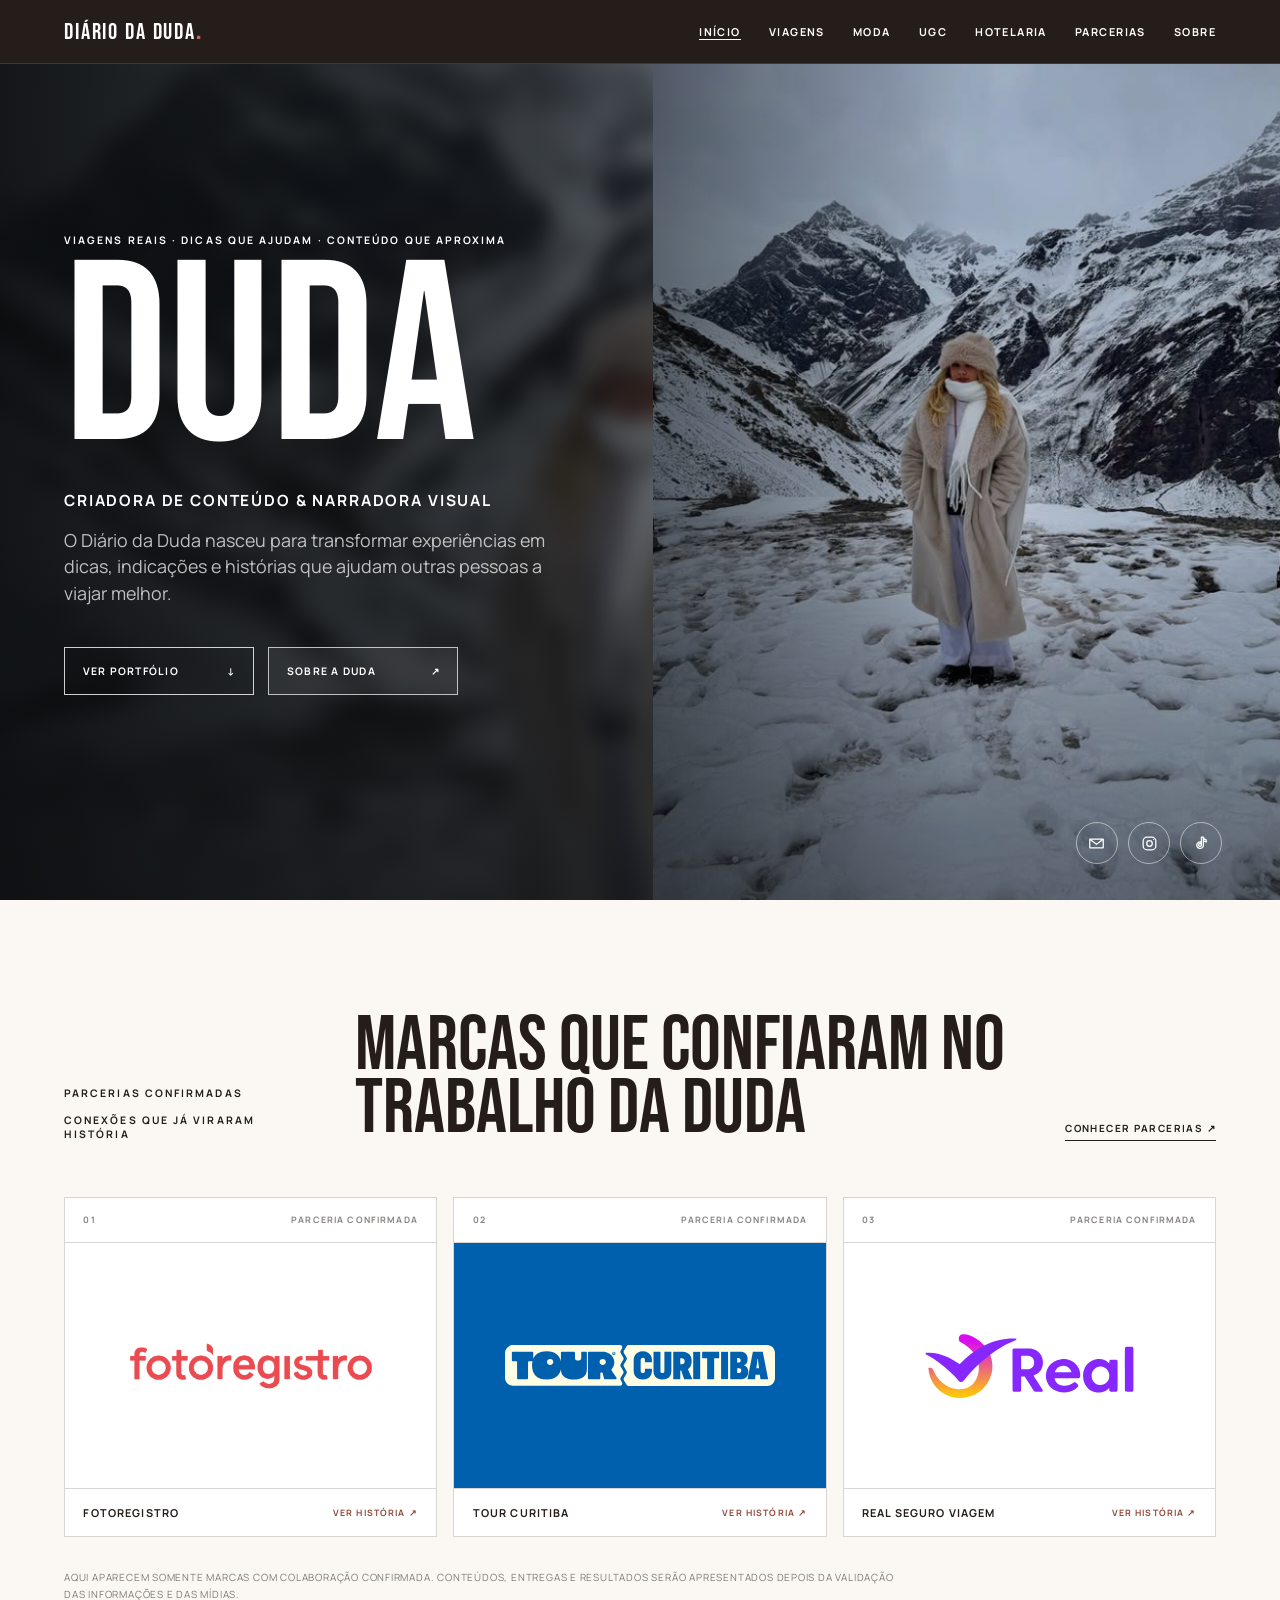
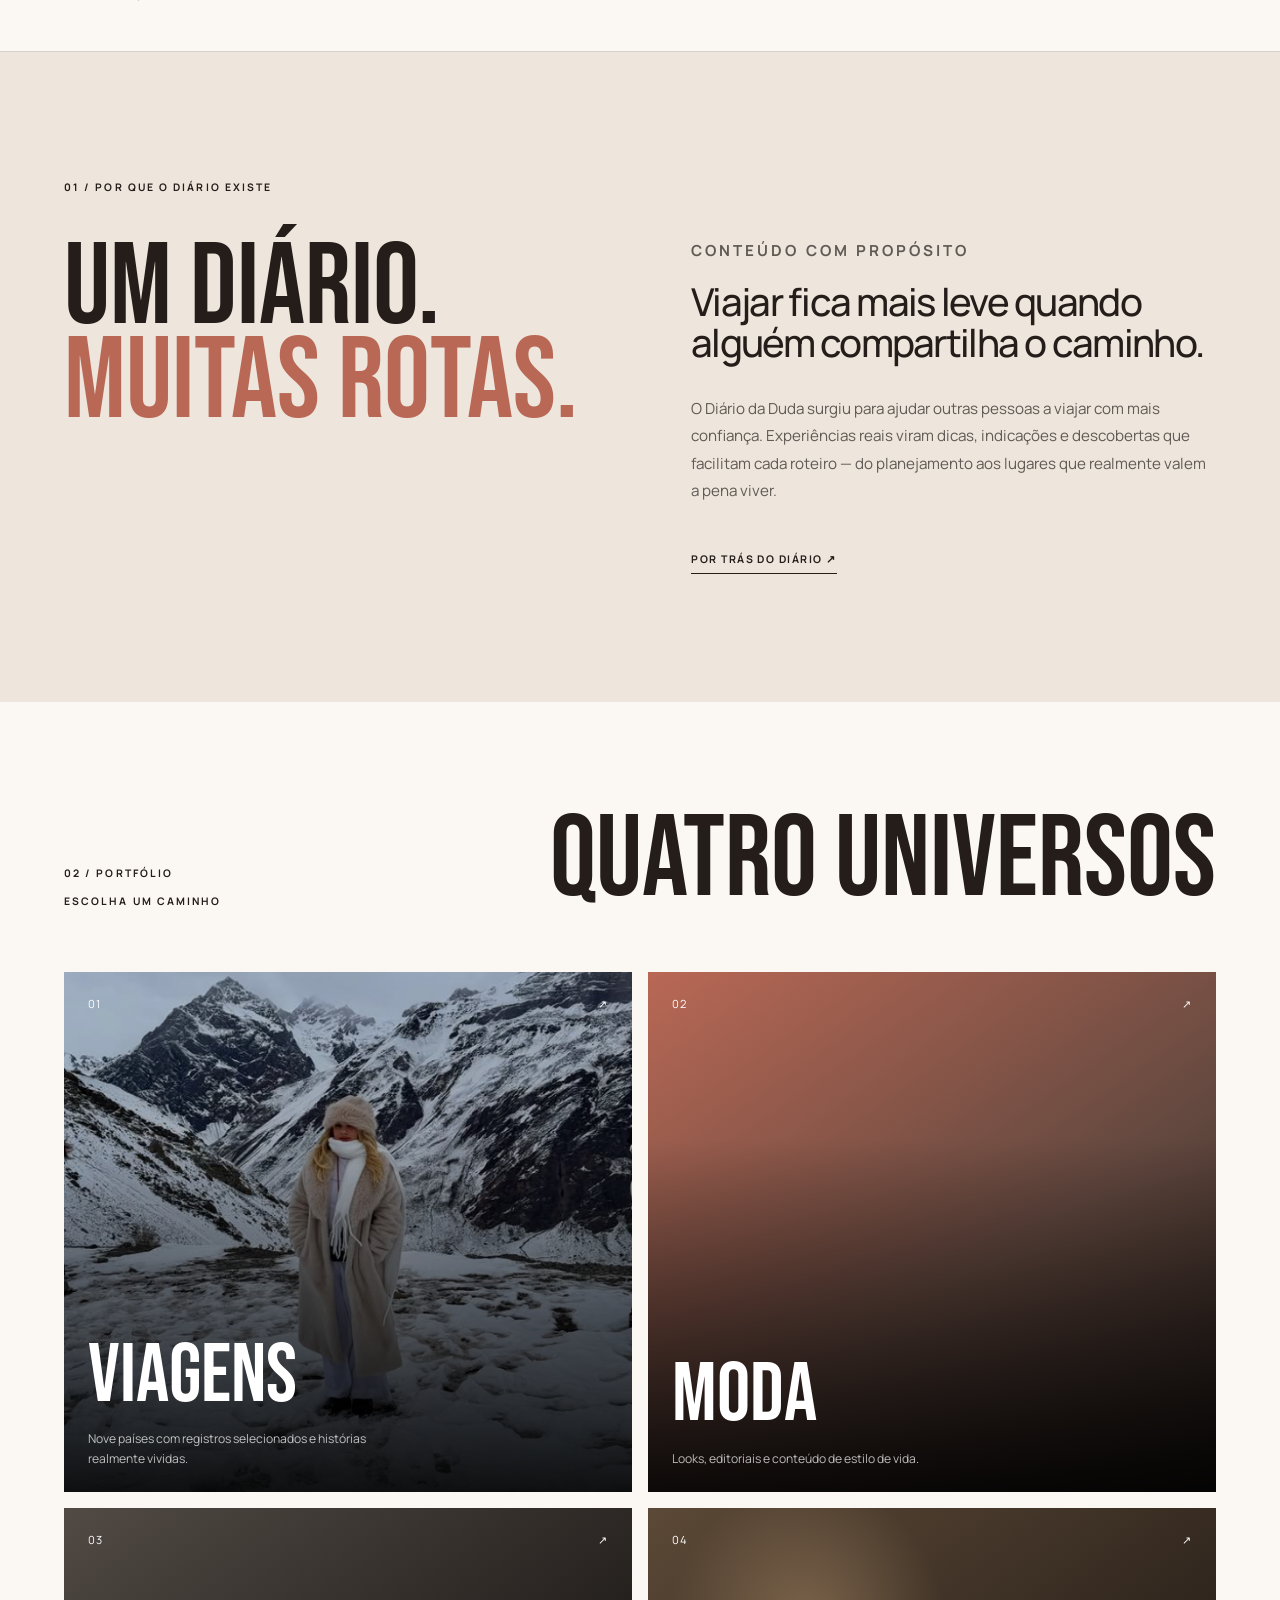
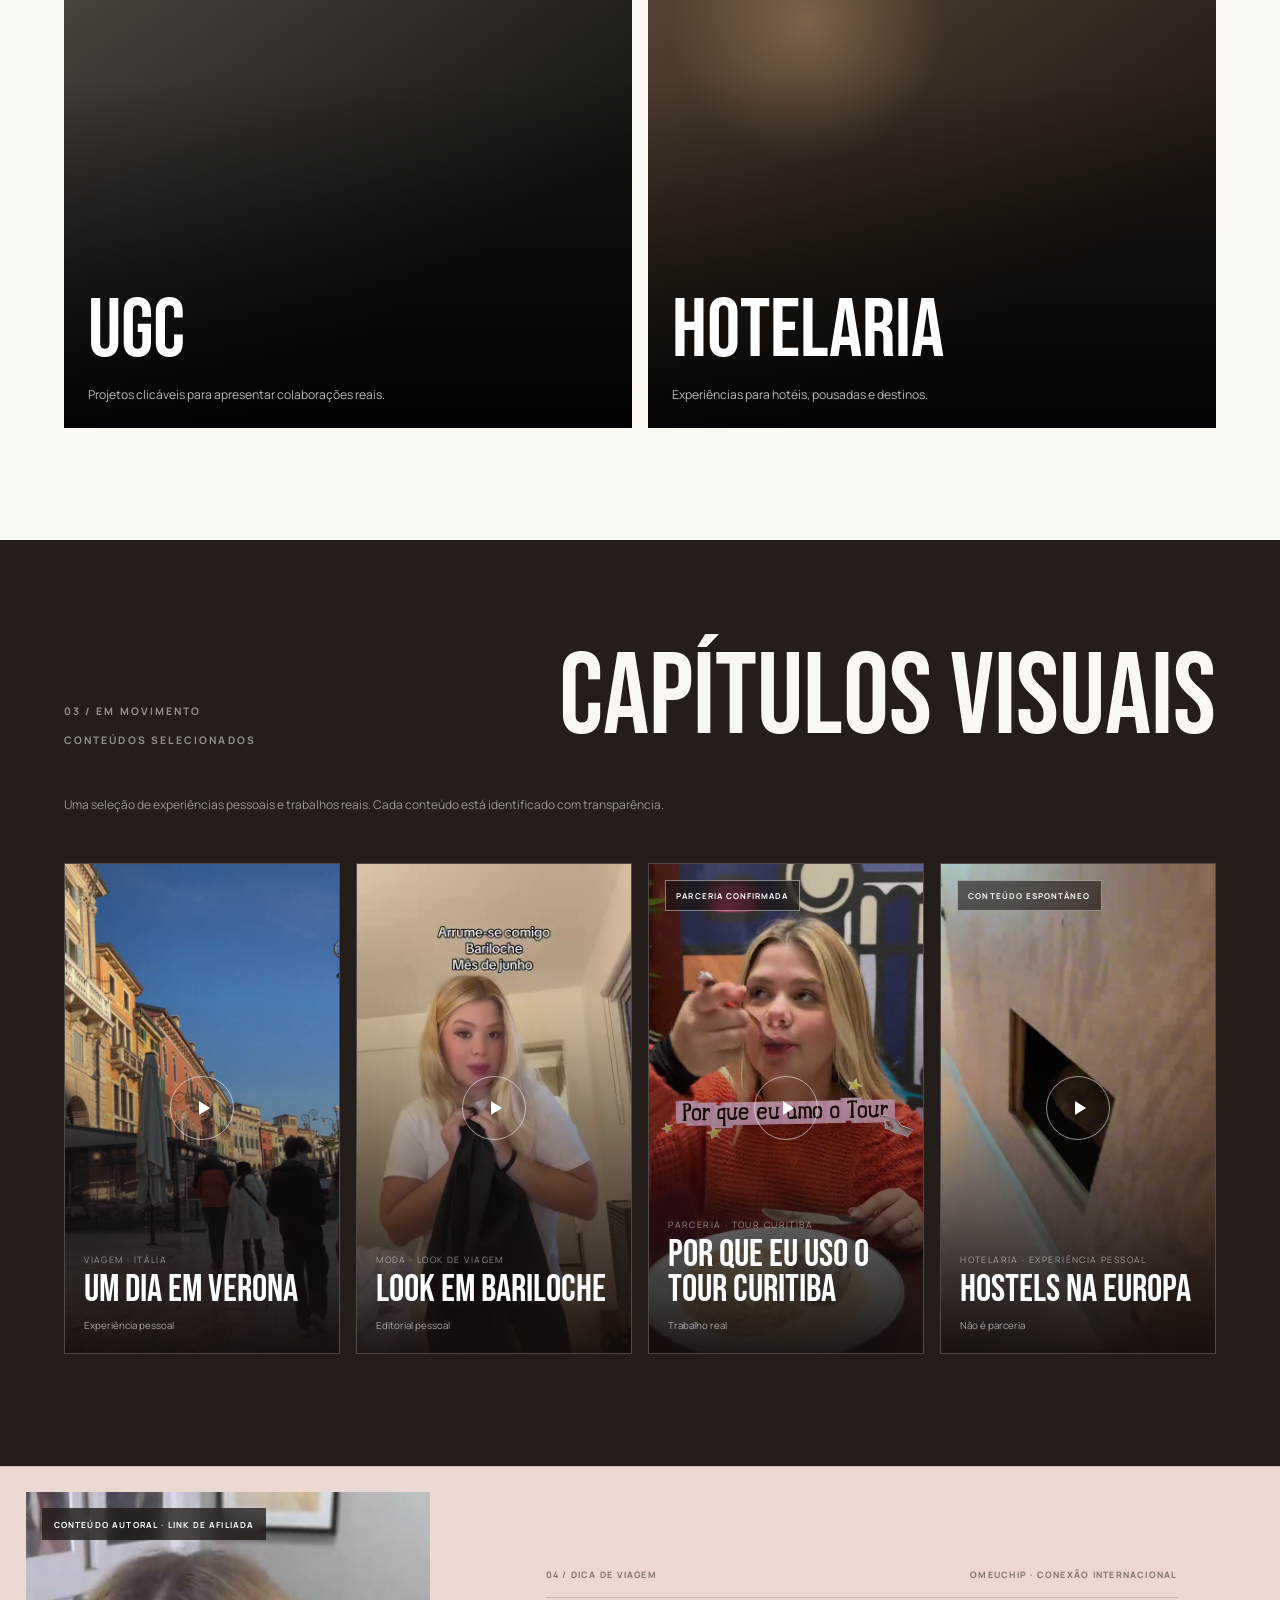
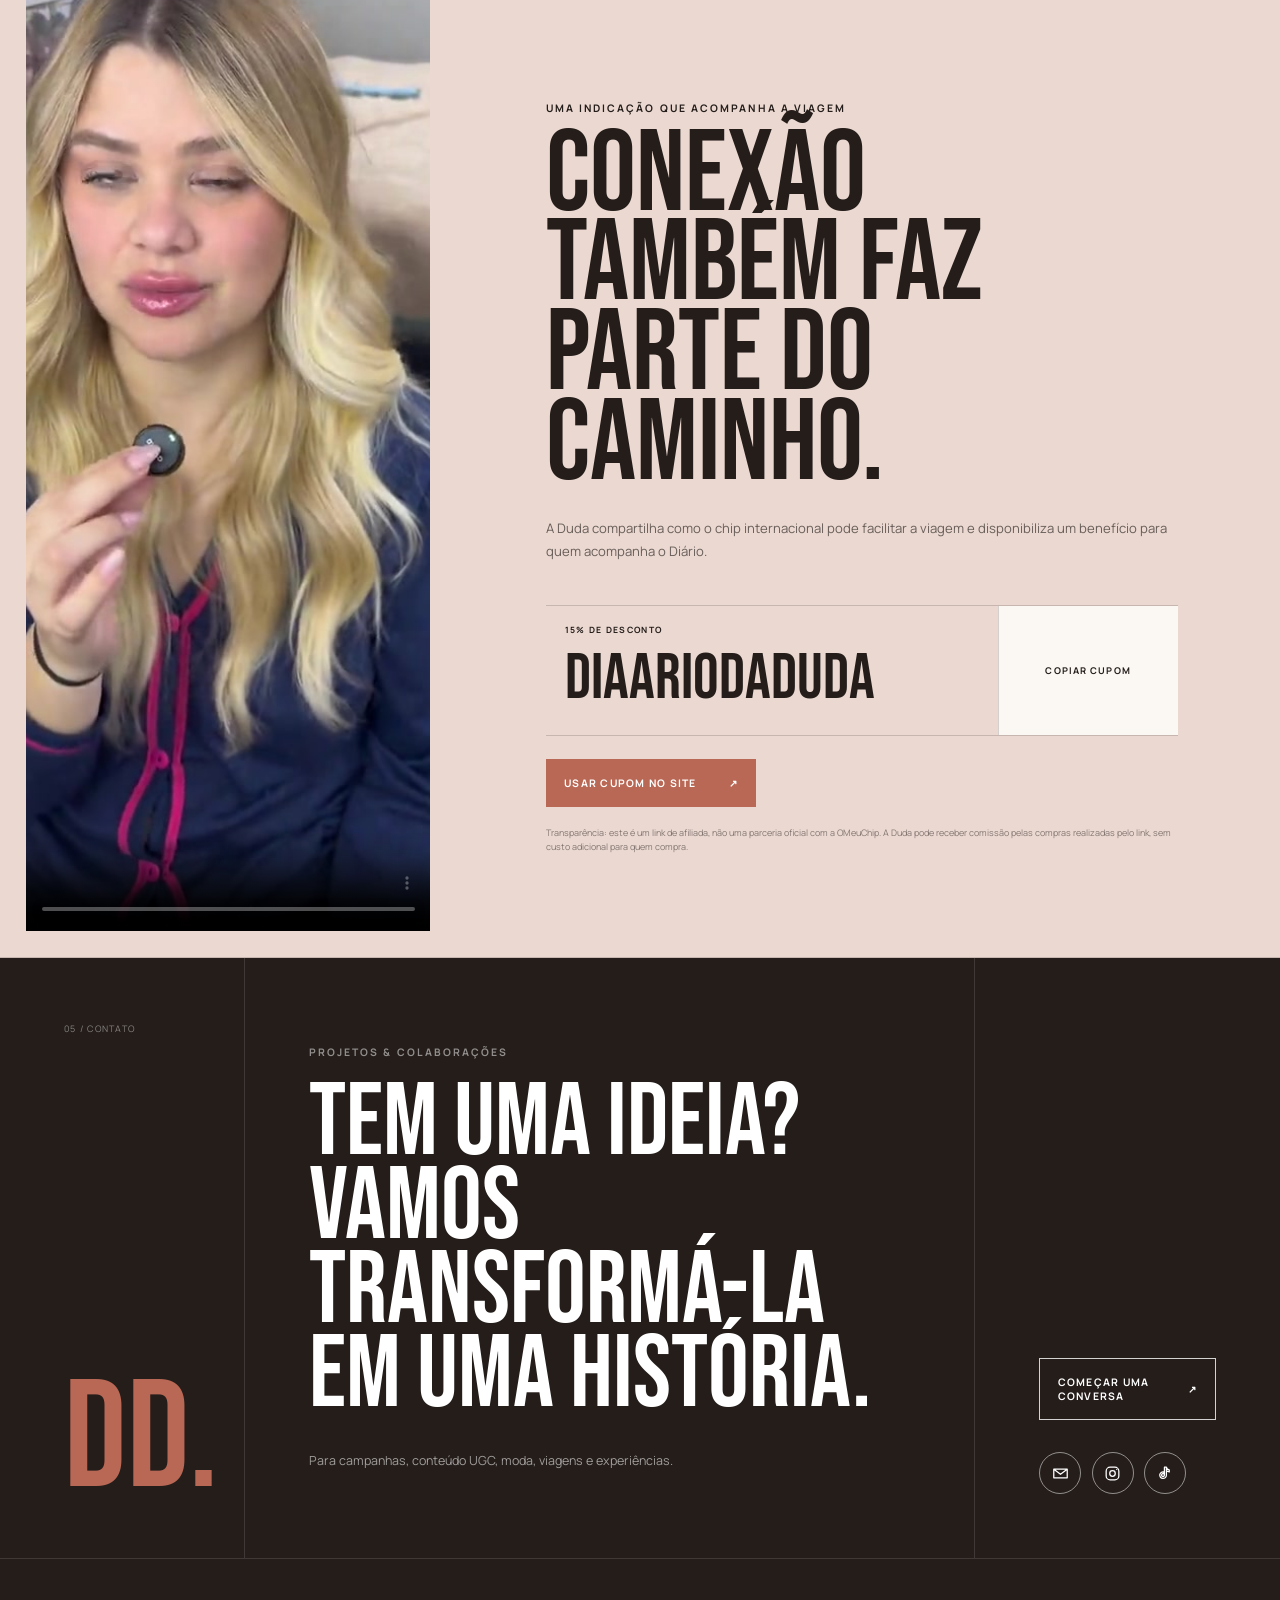
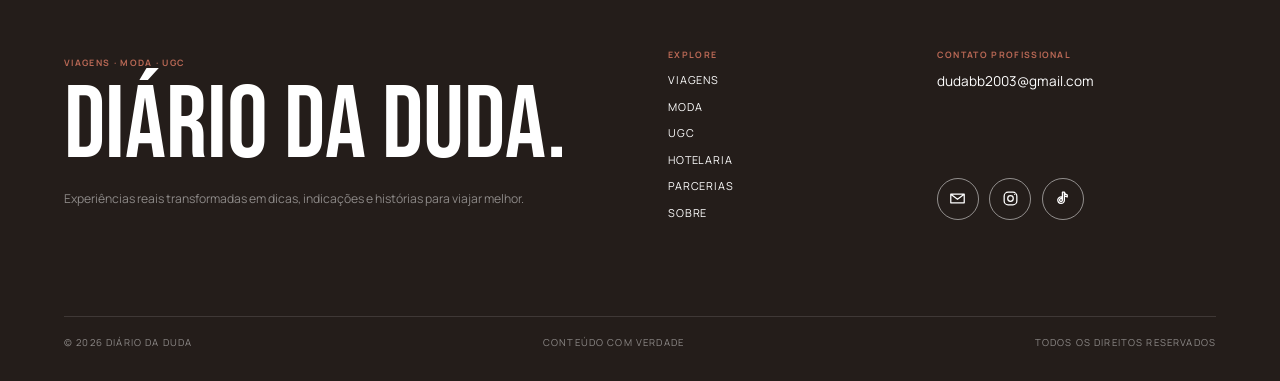
==== commit 807c739d: "k" ====
--- a/index.html
+++ b/index.html
@@ -52,7 +52,7 @@
 
     <section class="section section-light" id="universos">
       <div class="section-heading"><div><span class="section-index">02 / PORTFÓLIO</span><p class="eyebrow">ESCOLHA UM CAMINHO</p></div><h2>QUATRO UNIVERSOS</h2></div>
-      <div class="universe-grid four"><a class="universe-card universe-travel" href="viagens.html"><span class="universe-number">01</span><div><h3>Viagens</h3><p>Dez países e histórias realmente vividas.</p></div><span class="universe-arrow">↗</span></a><a class="universe-card universe-fashion" href="moda.html"><span class="universe-number">02</span><div><h3>Moda</h3><p>Looks, editoriais e conteúdo de estilo de vida.</p></div><span class="universe-arrow">↗</span></a><a class="universe-card" href="ugc.html"><span class="universe-number">03</span><div><h3>UGC</h3><p>Projetos clicáveis para apresentar colaborações reais.</p></div><span class="universe-arrow">↗</span></a><a class="universe-card universe-hospitality" href="hotelaria.html"><span class="universe-number">04</span><div><h3>Hotelaria</h3><p>Experiências para hotéis, pousadas e destinos.</p></div><span class="universe-arrow">↗</span></a></div>
+      <div class="universe-grid four"><a class="universe-card universe-travel" href="viagens.html"><span class="universe-number">01</span><div><h3>Viagens</h3><p>Nove países com registros selecionados e histórias realmente vividas.</p></div><span class="universe-arrow">↗</span></a><a class="universe-card universe-fashion" href="moda.html"><span class="universe-number">02</span><div><h3>Moda</h3><p>Looks, editoriais e conteúdo de estilo de vida.</p></div><span class="universe-arrow">↗</span></a><a class="universe-card" href="ugc.html"><span class="universe-number">03</span><div><h3>UGC</h3><p>Projetos clicáveis para apresentar colaborações reais.</p></div><span class="universe-arrow">↗</span></a><a class="universe-card universe-hospitality" href="hotelaria.html"><span class="universe-number">04</span><div><h3>Hotelaria</h3><p>Experiências para hotéis, pousadas e destinos.</p></div><span class="universe-arrow">↗</span></a></div>
     </section>
 
     <section class="section section-dark">
@@ -61,7 +61,7 @@
       <div class="video-grid">
         <button class="home-video-card" type="button" data-video-src="assets/videos/verona-italia.mp4" data-video-poster="assets/posters/verona-italia.jpg" data-video-category="VIAGEM · ITÁLIA" data-video-title="Um dia em Verona" data-video-description="Um bate e volta pela cidade do amor, vivido e registrado pela Duda."><img src="assets/posters/verona-italia.jpg" alt="Duda em Verona, Itália"><span class="home-video-shade"></span><span class="play" aria-hidden="true"></span><span class="video-meta"><span>VIAGEM · ITÁLIA</span><strong>Um dia em Verona</strong><small>Experiência pessoal</small></span></button>
         <button class="home-video-card" type="button" data-video-src="assets/videos/look-bariloche.mp4" data-video-poster="assets/posters/look-bariloche.jpg" data-video-category="MODA · LOOK DE VIAGEM" data-video-title="Look de inverno em Bariloche" data-video-description="Moda em movimento, registrada durante uma experiência real de viagem."><img src="assets/posters/look-bariloche.jpg" alt="Look de inverno da Duda em Bariloche"><span class="home-video-shade"></span><span class="play" aria-hidden="true"></span><span class="video-meta"><span>MODA · LOOK DE VIAGEM</span><strong>Look em Bariloche</strong><small>Editorial pessoal</small></span></button>
-        <button class="home-video-card" type="button" data-video-src="assets/videos/tour-curitiba.mp4" data-video-poster="assets/posters/tour-curitiba.jpg" data-video-category="PARCERIA · TOUR CURITIBA" data-video-title="Curitiba em dobro" data-video-description="Conteúdo produzido em uma colaboração confirmada com a Tour Curitiba."><img src="assets/posters/tour-curitiba.jpg" alt="Duda em conteúdo com a Tour Curitiba"><span class="home-video-shade"></span><span class="home-video-badge">PARCERIA CONFIRMADA</span><span class="play" aria-hidden="true"></span><span class="video-meta"><span>PARCERIA · TOUR CURITIBA</span><strong>Curitiba em dobro</strong><small>Trabalho real</small></span></button>
+        <button class="home-video-card" type="button" data-video-src="assets/videos/tour-curitiba.mp4" data-video-poster="assets/posters/tour-curitiba.jpg" data-video-category="PARCERIA · TOUR CURITIBA" data-video-title="Por que eu uso o Tour Curitiba" data-video-description="Uma experiência gastronômica real mostrando os benefícios na prática."><img src="assets/posters/tour-curitiba.jpg" alt="Duda em conteúdo com a Tour Curitiba"><span class="home-video-shade"></span><span class="home-video-badge">PARCERIA CONFIRMADA</span><span class="play" aria-hidden="true"></span><span class="video-meta"><span>PARCERIA · TOUR CURITIBA</span><strong>Por que eu uso o Tour Curitiba</strong><small>Trabalho real</small></span></button>
         <button class="home-video-card" type="button" data-video-src="assets/videos/hostels-europa.mp4" data-video-poster="assets/posters/hostels-europa.jpg" data-video-category="HOTELARIA · EXPERIÊNCIA PESSOAL" data-video-title="Avaliando hostels na Europa" data-video-description="Uma avaliação espontânea das hospedagens que fizeram parte da viagem."><img src="assets/posters/hostels-europa.jpg" alt="Duda avaliando hostels na Europa"><span class="home-video-shade"></span><span class="home-video-badge">CONTEÚDO ESPONTÂNEO</span><span class="play" aria-hidden="true"></span><span class="video-meta"><span>HOTELARIA · EXPERIÊNCIA PESSOAL</span><strong>Hostels na Europa</strong><small>Não é parceria</small></span></button>
       </div>
     </section>
--- a/css/style.css
+++ b/css/style.css
@@ -438,3 +438,58 @@
   .footer.footer-redesign { grid-template-columns: 1fr; padding-right: 1rem; padding-left: 1rem; }
   .footer-redesign .footer-legal { align-items: flex-start; flex-direction: column; gap: .7rem; }
 }
+
+/* UGC real + correção responsiva */
+.ugc-showcase-static .split-head>p { color: rgba(255,255,255,.58); }
+.ugc-brand-list { display: grid; margin-top: 4rem; gap: clamp(5rem,9vw,9rem); }
+.ugc-brand-chapter { scroll-margin-top: 90px; }
+.ugc-brand-heading { display: grid; grid-template-columns: minmax(260px,.55fr) 1.45fr; margin-bottom: 2.5rem; border: 1px solid rgba(255,255,255,.17); }
+.ugc-brand-logo { display: grid; min-height: 210px; place-items: center; padding: 2rem; border-right: 1px solid rgba(255,255,255,.17); background: white; }
+.ugc-brand-chapter.tour .ugc-brand-logo { background: #0060ad; }
+.ugc-brand-logo img { width: min(88%,350px); max-height: 94px; object-fit: contain; }
+.ugc-brand-chapter.fotoregistro .ugc-brand-logo img { width: min(78%,310px); }
+.ugc-brand-heading>div:last-child { display: flex; min-width: 0; flex-direction: column; justify-content: center; padding: clamp(2rem,4vw,4rem); }
+.ugc-brand-heading>div:last-child>span { color: #d9b29f; font-size: .56rem; font-weight: 700; letter-spacing: .16em; }
+.ugc-brand-heading h3 { margin: .65rem 0 1rem; font: 400 clamp(4.2rem,8vw,8rem)/.8 var(--display); }
+.ugc-brand-heading p { max-width: 720px; margin: 0; color: rgba(255,255,255,.6); font-size: .74rem; line-height: 1.75; }
+.ugc-grid { grid-template-columns: repeat(3,minmax(0,1fr)); }
+.ugc-card>span { min-height: 1.2rem; }
+.ugc-media { position: relative; overflow: hidden; background: #171411; }
+.ugc-media>img { width: 100%; height: 100%; object-fit: cover; transition: transform .45s,filter .3s; }
+.ugc-media::after { position: absolute; inset: 0; content: ""; background: linear-gradient(0deg,rgba(17,12,10,.84),rgba(17,12,10,.08) 58%); }
+.ugc-media i { position: absolute; z-index: 2; top: 50%; left: 50%; width: 62px; height: 62px; border: 1px solid rgba(255,255,255,.7); border-radius: 50%; background: rgba(21,15,13,.16); transform: translate(-50%,-50%); backdrop-filter: blur(8px); }
+.ugc-media i::after { display: block; width: 0; height: 0; margin: 21px 0 0 25px; border-top: 8px solid transparent; border-bottom: 8px solid transparent; border-left: 12px solid white; content: ""; }
+.ugc-media small { position: absolute; z-index: 2; right: 1rem; bottom: 1rem; left: 1rem; margin: 0; opacity: 1; font-weight: 700; }
+.ugc-card:hover .ugc-media>img,.ugc-card:focus-visible .ugc-media>img { transform: scale(1.035); filter: saturate(1.06); }
+.ugc-card h3 { font-size: clamp(1.9rem,3vw,3rem); line-height: .92; }
+.ugc-dialog-media { display: block; min-height: 0; background: #070707; }
+.ugc-dialog-media video { display: block; width: 100%; height: 100%; min-height: 680px; max-height: 92vh; object-fit: contain; }
+.partner-action { display: flex; align-items: center; justify-content: space-between; margin-top: 1.4rem; padding-top: 1rem; border-top: 1px solid var(--line); color: var(--terracotta-deep); font-size: .56rem; font-weight: 700; letter-spacing: .13em; }
+.partner-action.muted { color: rgba(36,29,26,.42); }
+
+html,body { width: 100%; max-width: 100%; overflow-x: clip; }
+body,main,header,footer,section,nav,div { min-width: 0; }
+main,.header { width: 100%; }
+
+@media (max-width:720px) {
+  .page-intro { min-height: auto; padding: 4.25rem 1rem 3.5rem; }
+  .page-intro h1 { max-width: 100%; font-size: clamp(4.8rem,28vw,7.5rem); overflow-wrap: anywhere; }
+  .page-description,.services,.split-head,.ugc-brand-heading,.content-title { width: 100%; max-width: 100%; }
+  .services strong { font-size: clamp(1.35rem,7vw,2rem); }
+  .ugc-brand-heading { grid-template-columns: 1fr; }
+  .ugc-brand-logo { min-height: 170px; border-right: 0; border-bottom: 1px solid rgba(255,255,255,.17); }
+  .ugc-showcase-static .split-head h2,.ugc-brand-heading h3,.content-title h2 { max-width: 100%; font-size: clamp(3.7rem,18vw,5.7rem); overflow-wrap: anywhere; }
+  .ugc-grid { grid-template-columns: 1fr; }
+  .ugc-card h3 { font-size: clamp(2.1rem,11vw,3rem); }
+  .ugc-dialog-media video { min-height: 0; max-height: 68vh; }
+  .ugc-dialog-copy h2 { font-size: clamp(3.2rem,15vw,4.8rem); overflow-wrap: anywhere; }
+  .field { grid-template-columns: 1fr; gap: .45rem; }
+  .fashion-cover h2 { font-size: clamp(4.7rem,24vw,7rem); overflow-wrap: anywhere; }
+}
+
+@media (max-width:420px) {
+  .header { padding-right: .75rem; padding-left: .75rem; }
+  .brand { font-size: 1.2rem; }
+  .page-intro,.section,.ugc-showcase-static { padding-right: .85rem; padding-left: .85rem; }
+  .page-description { font-size: .82rem; }
+}
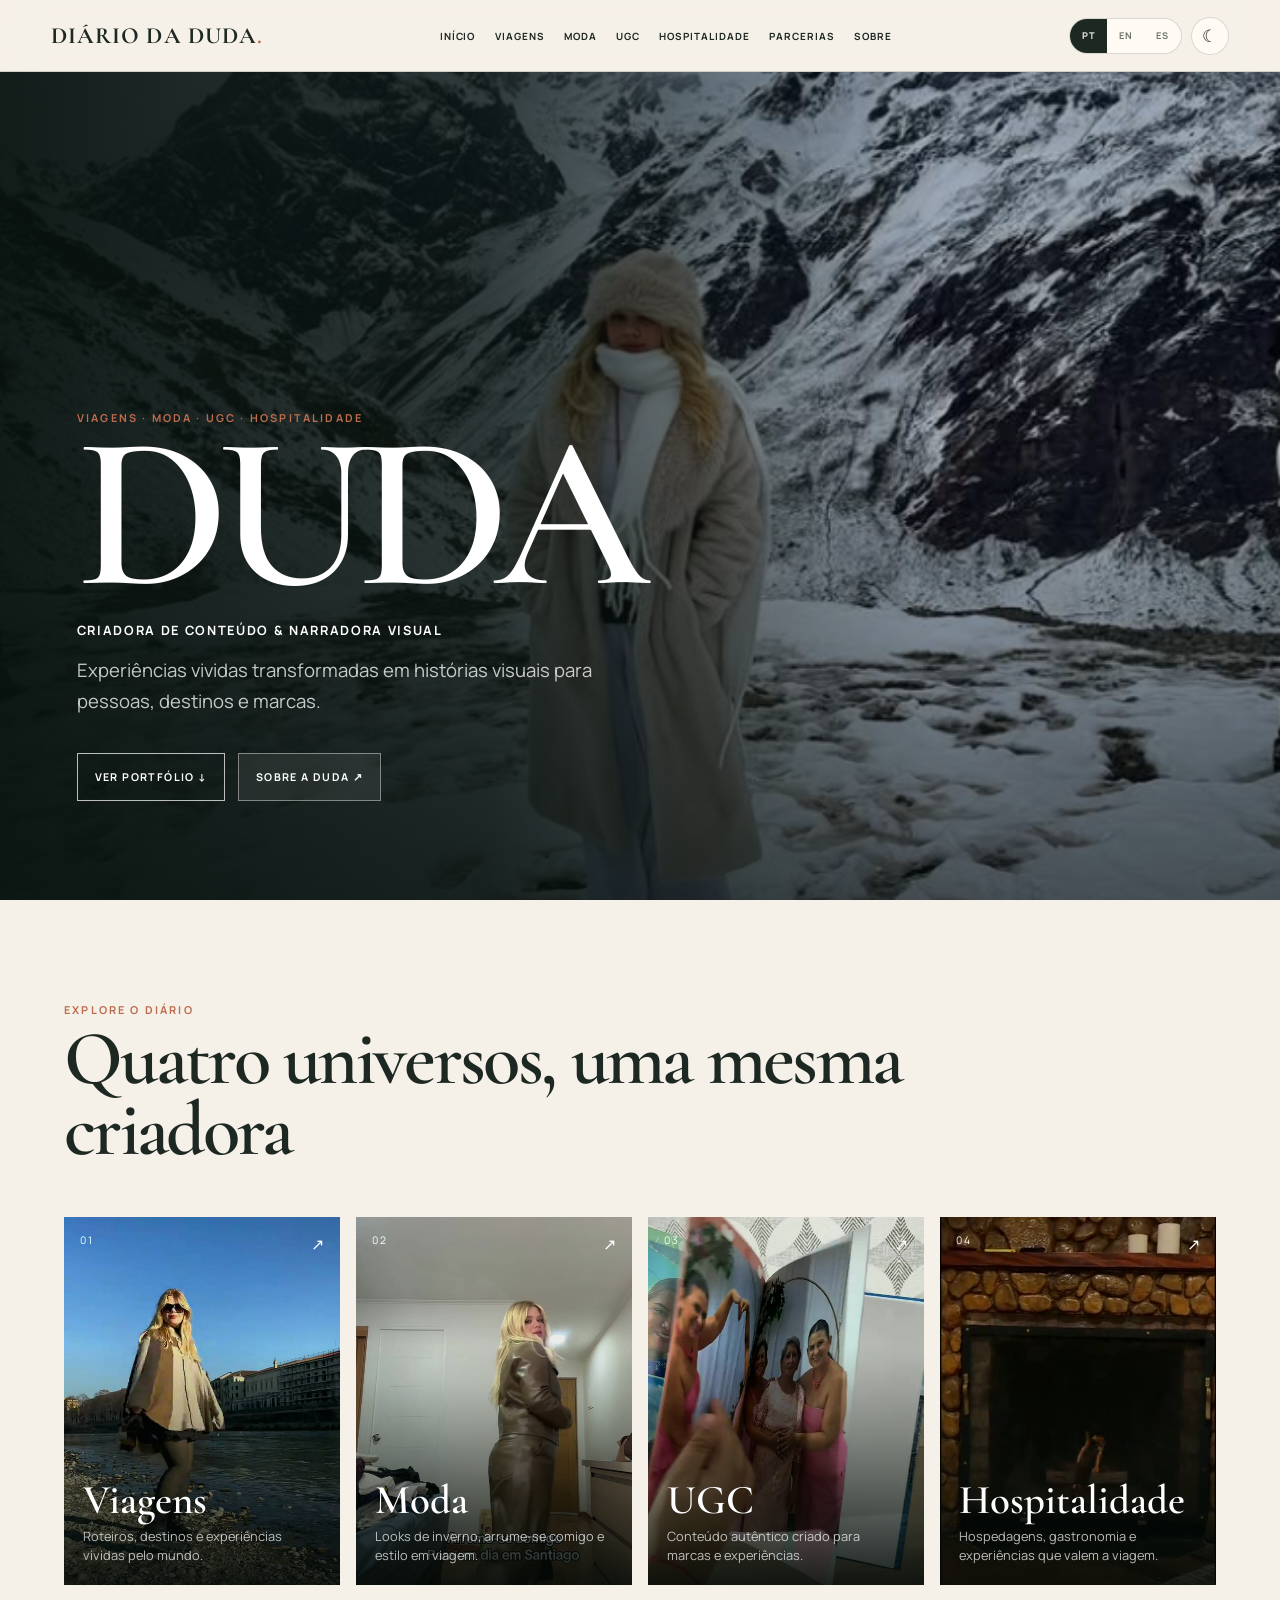
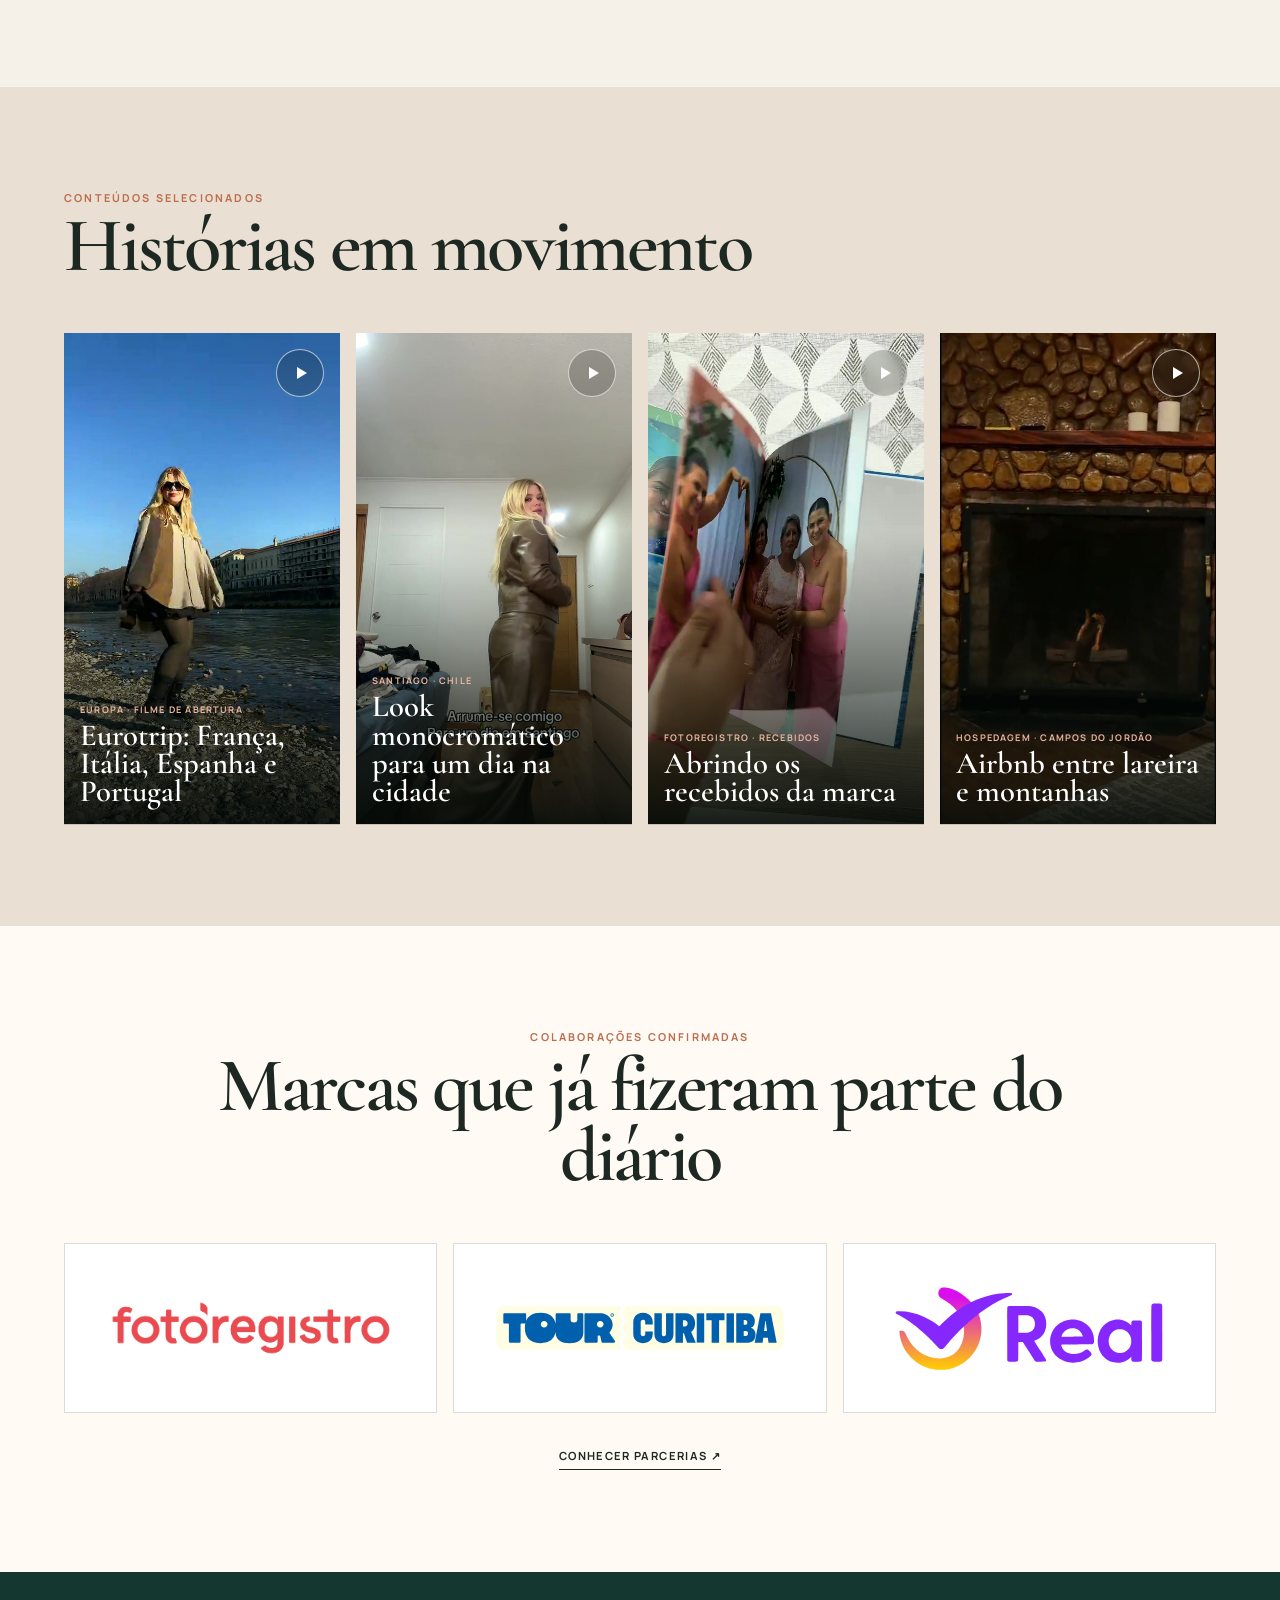
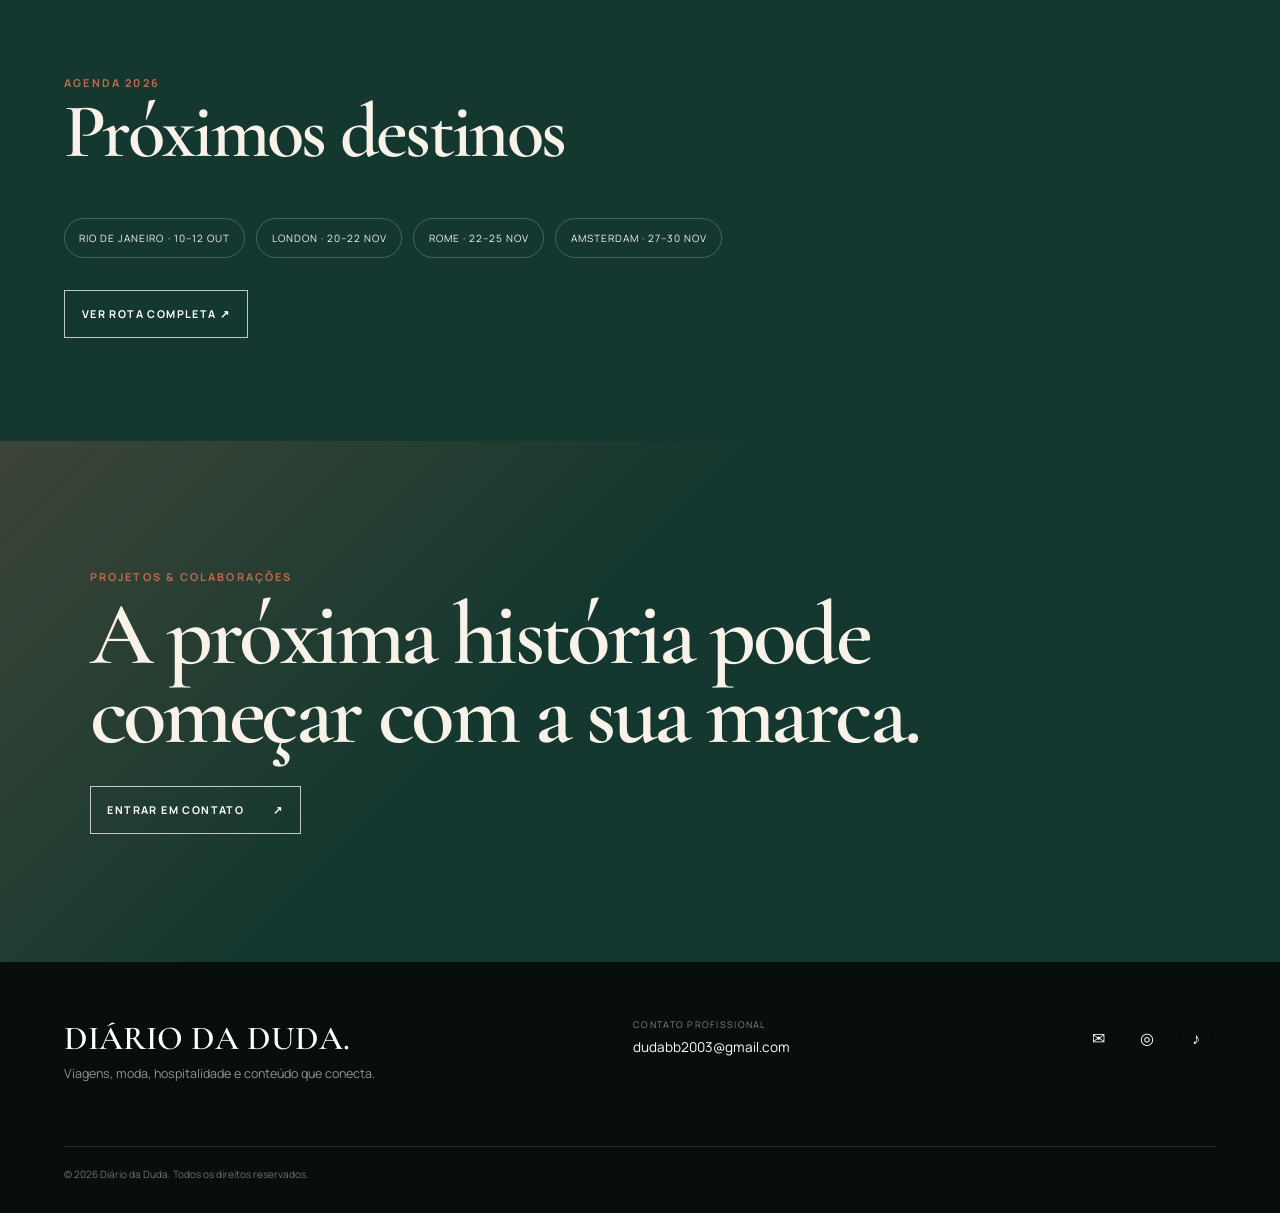
==== commit ddd0f820: "site final" ====
--- a/index.html
+++ b/index.html
@@ -1,108 +1,13 @@
-<!DOCTYPE html>
-<html lang="pt-BR">
+<!doctype html>
+<html lang="pt-BR" data-theme="light">
 <head>
-  <meta charset="UTF-8">
+  <meta charset="utf-8">
   <meta name="viewport" content="width=device-width,initial-scale=1">
-  <meta name="description" content="Diário da Duda: experiências reais, dicas de viagem, moda, UGC e conteúdo para marcas.">
-  <title>Diário da Duda | Portfólio</title>
-  <link rel="icon" href="assets/images/favicon.svg" type="image/svg+xml">
+  <meta name="description" content="Portfólio do Diário da Duda: viagens, moda, UGC e hospitalidade.">
+  <title>Diário da Duda</title>
+  <link rel="icon" href="assets/favicon.svg">
   <link rel="stylesheet" href="css/style.css">
+  <script>try{document.documentElement.dataset.theme=localStorage.getItem('duda-theme')||'light'}catch(e){}</script>
 </head>
-<body>
-  <header class="header">
-    <a class="brand" href="index.html">DIÁRIO DA DUDA<b>.</b></a>
-    <button class="menu-button" type="button" aria-label="Abrir menu" aria-expanded="false"><span></span><span></span></button>
-    <nav class="nav" aria-label="Navegação principal">
-      <a class="active" href="index.html">Início</a><a href="viagens.html">Viagens</a><a href="moda.html">Moda</a><a href="ugc.html">UGC</a><a href="hotelaria.html">Hotelaria</a><a href="parcerias.html">Parcerias</a><a href="sobre.html">Sobre</a>
-    </nav>
-  </header>
-
-  <main>
-    <section class="hero">
-      <img class="hero-photo" src="assets/images/duda-neve.png" alt="Duda em uma paisagem nevada entre montanhas">
-      <div class="hero-overlay"></div>
-      <div class="hero-content">
-        <p class="eyebrow">VIAGENS REAIS · DICAS QUE AJUDAM · CONTEÚDO QUE APROXIMA</p>
-        <h1>DUDA</h1>
-        <p class="hero-role">CRIADORA DE CONTEÚDO & NARRADORA VISUAL</p>
-        <p class="hero-lead">O Diário da Duda nasceu para transformar experiências em dicas, indicações e histórias que ajudam outras pessoas a viajar melhor.</p>
-        <div class="hero-actions"><a class="button button-light" href="#universos">VER PORTFÓLIO <span>↓</span></a><a class="button button-ghost" href="sobre.html">SOBRE A DUDA <span>↗</span></a></div>
-      </div>
-      <div class="hero-social"><div class="socials">
-        <a class="social-email" href="mailto:dudabb2003@gmail.com" aria-label="Enviar e-mail para Duda" title="E-mail"><svg viewBox="0 0 24 24" aria-hidden="true"><path d="M3.5 6.5h17v11h-17zM4 7l8 6 8-6"/></svg></a>
-        <a class="social-instagram" href="https://www.instagram.com/diaariodaduda/" target="_blank" rel="noopener" aria-label="Instagram da Duda" title="Instagram"><svg viewBox="0 0 24 24" aria-hidden="true"><rect x="4" y="4" width="16" height="16" rx="5"/><circle cx="12" cy="12" r="3.5"/><circle cx="17.4" cy="6.8" r=".8" fill="currentColor" stroke="none"/></svg></a>
-        <a class="social-tiktok" href="https://www.tiktok.com/@diaariodaduda?lang=pt-BR" target="_blank" rel="noopener" aria-label="TikTok da Duda" title="TikTok"><svg viewBox="0 0 24 24" aria-hidden="true"><path d="M14.4 4v10.1a4.2 4.2 0 1 1-3.3-4.1v2.5a1.8 1.8 0 1 0 .8 1.5V4h2.5c.3 2 1.5 3.2 3.6 3.5V10a7 7 0 0 1-3.6-1.4"/></svg></a>
-      </div></div>
-    </section>
-
-    <section class="partners-preview" aria-label="Marcas parceiras confirmadas">
-      <div class="partners-preview-head"><div><span class="section-index">PARCERIAS CONFIRMADAS</span><p class="eyebrow">CONEXÕES QUE JÁ VIRARAM HISTÓRIA</p></div><h2>Marcas que confiaram no trabalho da Duda</h2><a href="parcerias.html">CONHECER PARCERIAS ↗</a></div>
-      <div class="partners-preview-grid">
-        <a class="partner-logo-tile fotoregistro" href="parcerias.html" aria-label="Conhecer a parceria com FotoRegistro"><div class="partner-logo-top"><span>01</span><span>PARCERIA CONFIRMADA</span></div><div class="partner-logo-frame"><img src="assets/brands/fotoregistro.png" alt="Logotipo FotoRegistro"></div><div class="partner-logo-footer"><strong>FotoRegistro</strong><span>VER HISTÓRIA ↗</span></div></a>
-        <a class="partner-logo-tile tour" href="parcerias.html" aria-label="Conhecer a parceria com Tour Curitiba"><div class="partner-logo-top"><span>02</span><span>PARCERIA CONFIRMADA</span></div><div class="partner-logo-frame"><img src="assets/brands/tour-curitiba.svg" alt="Logotipo Tour Curitiba"></div><div class="partner-logo-footer"><strong>Tour Curitiba</strong><span>VER HISTÓRIA ↗</span></div></a>
-        <a class="partner-logo-tile real" href="parcerias.html" aria-label="Conhecer a parceria com Real Seguro Viagem"><div class="partner-logo-top"><span>03</span><span>PARCERIA CONFIRMADA</span></div><div class="partner-logo-frame"><img src="assets/brands/real-seguro.svg" alt="Logotipo Real Seguro Viagem"></div><div class="partner-logo-footer"><strong>Real Seguro Viagem</strong><span>VER HISTÓRIA ↗</span></div></a>
-      </div>
-      <p class="note">Aqui aparecem somente marcas com colaboração confirmada. Conteúdos, entregas e resultados serão apresentados depois da validação das informações e das mídias.</p>
-    </section>
-
-    <section class="manifesto">
-      <div class="manifesto-title"><span class="section-index">01 / POR QUE O DIÁRIO EXISTE</span><h2>UM DIÁRIO.<span>MUITAS ROTAS.</span></h2></div>
-      <div class="manifesto-copy"><p class="eyebrow">CONTEÚDO COM PROPÓSITO</p><h3>Viajar fica mais leve quando alguém compartilha o caminho.</h3><p>O Diário da Duda surgiu para ajudar outras pessoas a viajar com mais confiança. Experiências reais viram dicas, indicações e descobertas que facilitam cada roteiro — do planejamento aos lugares que realmente valem a pena viver.</p><a class="text-link" href="sobre.html">POR TRÁS DO DIÁRIO ↗</a></div>
-    </section>
-
-    <section class="section section-light" id="universos">
-      <div class="section-heading"><div><span class="section-index">02 / PORTFÓLIO</span><p class="eyebrow">ESCOLHA UM CAMINHO</p></div><h2>QUATRO UNIVERSOS</h2></div>
-      <div class="universe-grid four"><a class="universe-card universe-travel" href="viagens.html"><span class="universe-number">01</span><div><h3>Viagens</h3><p>Nove países com registros selecionados e histórias realmente vividas.</p></div><span class="universe-arrow">↗</span></a><a class="universe-card universe-fashion" href="moda.html"><span class="universe-number">02</span><div><h3>Moda</h3><p>Looks, editoriais e conteúdo de estilo de vida.</p></div><span class="universe-arrow">↗</span></a><a class="universe-card" href="ugc.html"><span class="universe-number">03</span><div><h3>UGC</h3><p>Projetos clicáveis para apresentar colaborações reais.</p></div><span class="universe-arrow">↗</span></a><a class="universe-card universe-hospitality" href="hotelaria.html"><span class="universe-number">04</span><div><h3>Hotelaria</h3><p>Experiências para hotéis, pousadas e destinos.</p></div><span class="universe-arrow">↗</span></a></div>
-    </section>
-
-    <section class="section section-dark">
-      <div class="section-heading"><div><span class="section-index">03 / EM MOVIMENTO</span><p class="eyebrow">CONTEÚDOS SELECIONADOS</p></div><h2>CAPÍTULOS VISUAIS</h2></div>
-      <p class="video-note">Uma seleção de experiências pessoais e trabalhos reais. Cada conteúdo está identificado com transparência.</p>
-      <div class="video-grid">
-        <button class="home-video-card" type="button" data-video-src="assets/videos/verona-italia.mp4" data-video-poster="assets/posters/verona-italia.jpg" data-video-category="VIAGEM · ITÁLIA" data-video-title="Um dia em Verona" data-video-description="Um bate e volta pela cidade do amor, vivido e registrado pela Duda."><img src="assets/posters/verona-italia.jpg" alt="Duda em Verona, Itália"><span class="home-video-shade"></span><span class="play" aria-hidden="true"></span><span class="video-meta"><span>VIAGEM · ITÁLIA</span><strong>Um dia em Verona</strong><small>Experiência pessoal</small></span></button>
-        <button class="home-video-card" type="button" data-video-src="assets/videos/look-bariloche.mp4" data-video-poster="assets/posters/look-bariloche.jpg" data-video-category="MODA · LOOK DE VIAGEM" data-video-title="Look de inverno em Bariloche" data-video-description="Moda em movimento, registrada durante uma experiência real de viagem."><img src="assets/posters/look-bariloche.jpg" alt="Look de inverno da Duda em Bariloche"><span class="home-video-shade"></span><span class="play" aria-hidden="true"></span><span class="video-meta"><span>MODA · LOOK DE VIAGEM</span><strong>Look em Bariloche</strong><small>Editorial pessoal</small></span></button>
-        <button class="home-video-card" type="button" data-video-src="assets/videos/tour-curitiba.mp4" data-video-poster="assets/posters/tour-curitiba.jpg" data-video-category="PARCERIA · TOUR CURITIBA" data-video-title="Por que eu uso o Tour Curitiba" data-video-description="Uma experiência gastronômica real mostrando os benefícios na prática."><img src="assets/posters/tour-curitiba.jpg" alt="Duda em conteúdo com a Tour Curitiba"><span class="home-video-shade"></span><span class="home-video-badge">PARCERIA CONFIRMADA</span><span class="play" aria-hidden="true"></span><span class="video-meta"><span>PARCERIA · TOUR CURITIBA</span><strong>Por que eu uso o Tour Curitiba</strong><small>Trabalho real</small></span></button>
-        <button class="home-video-card" type="button" data-video-src="assets/videos/hostels-europa.mp4" data-video-poster="assets/posters/hostels-europa.jpg" data-video-category="HOTELARIA · EXPERIÊNCIA PESSOAL" data-video-title="Avaliando hostels na Europa" data-video-description="Uma avaliação espontânea das hospedagens que fizeram parte da viagem."><img src="assets/posters/hostels-europa.jpg" alt="Duda avaliando hostels na Europa"><span class="home-video-shade"></span><span class="home-video-badge">CONTEÚDO ESPONTÂNEO</span><span class="play" aria-hidden="true"></span><span class="video-meta"><span>HOTELARIA · EXPERIÊNCIA PESSOAL</span><strong>Hostels na Europa</strong><small>Não é parceria</small></span></button>
-      </div>
-    </section>
-
-    <section class="home-affiliate">
-      <div class="home-affiliate-media"><video src="assets/videos/omeuchip.mp4" poster="assets/posters/omeuchip.jpg" controls playsinline preload="metadata"></video><span class="home-affiliate-media-label">CONTEÚDO AUTORAL · LINK DE AFILIADA</span></div>
-      <div class="home-affiliate-copy">
-        <div class="home-affiliate-heading"><span>04 / DICA DE VIAGEM</span><span>OMEUCHIP · CONEXÃO INTERNACIONAL</span></div>
-        <p class="eyebrow">UMA INDICAÇÃO QUE ACOMPANHA A VIAGEM</p>
-        <h2>Conexão também faz parte do caminho.</h2>
-        <p>A Duda compartilha como o chip internacional pode facilitar a viagem e disponibiliza um benefício para quem acompanha o Diário.</p>
-        <div class="home-coupon"><div><span>15% DE DESCONTO</span><strong>DIAARIODADUDA</strong></div><button class="copy-coupon" type="button" data-copy-coupon="DIAARIODADUDA">COPIAR CUPOM</button></div>
-        <a class="button home-affiliate-link" href="https://omeuchip.com/?ref=MARIAEDUARDA" target="_blank" rel="sponsored noopener">USAR CUPOM NO SITE <span>↗</span></a>
-        <small>Transparência: este é um link de afiliada, não uma parceria oficial com a OMeuChip. A Duda pode receber comissão pelas compras realizadas pelo link, sem custo adicional para quem compra.</small>
-      </div>
-    </section>
-
-    <section class="cta cta-redesign">
-      <div class="cta-mark" aria-hidden="true"><span>05 / CONTATO</span><strong>DD.</strong></div>
-      <div class="cta-copy"><p class="eyebrow">PROJETOS & COLABORAÇÕES</p><h2>Tem uma ideia? Vamos transformá-la em uma história.</h2><p>Para campanhas, conteúdo UGC, moda, viagens e experiências.</p></div>
-      <div class="cta-actions"><a class="button button-light" href="mailto:dudabb2003@gmail.com">COMEÇAR UMA CONVERSA <span>↗</span></a><div class="socials">
-        <a class="social-email" href="mailto:dudabb2003@gmail.com" aria-label="Enviar e-mail para Duda"><svg viewBox="0 0 24 24" aria-hidden="true"><path d="M3.5 6.5h17v11h-17zM4 7l8 6 8-6"/></svg></a><a class="social-instagram" href="https://www.instagram.com/diaariodaduda/" target="_blank" rel="noopener" aria-label="Instagram da Duda"><svg viewBox="0 0 24 24" aria-hidden="true"><rect x="4" y="4" width="16" height="16" rx="5"/><circle cx="12" cy="12" r="3.5"/><circle cx="17.4" cy="6.8" r=".8" fill="currentColor" stroke="none"/></svg></a><a class="social-tiktok" href="https://www.tiktok.com/@diaariodaduda?lang=pt-BR" target="_blank" rel="noopener" aria-label="TikTok da Duda"><svg viewBox="0 0 24 24" aria-hidden="true"><path d="M14.4 4v10.1a4.2 4.2 0 1 1-3.3-4.1v2.5a1.8 1.8 0 1 0 .8 1.5V4h2.5c.3 2 1.5 3.2 3.6 3.5V10a7 7 0 0 1-3.6-1.4"/></svg></a>
-      </div></div>
-    </section>
-  </main>
-
-  <footer class="footer footer-redesign">
-    <div class="footer-brand-block"><span class="footer-kicker">VIAGENS · MODA · UGC</span><p class="footer-mark">DIÁRIO DA DUDA.</p><p class="footer-copy">Experiências reais transformadas em dicas, indicações e histórias para viajar melhor.</p></div>
-    <nav class="footer-navigation" aria-label="Navegação do rodapé"><span>EXPLORE</span><a href="viagens.html">Viagens</a><a href="moda.html">Moda</a><a href="ugc.html">UGC</a><a href="hotelaria.html">Hotelaria</a><a href="parcerias.html">Parcerias</a><a href="sobre.html">Sobre</a></nav>
-    <div class="footer-connect"><div class="footer-contact"><span>CONTATO PROFISSIONAL</span><a href="mailto:dudabb2003@gmail.com">dudabb2003@gmail.com</a></div><div class="socials"><a class="social-email" href="mailto:dudabb2003@gmail.com" aria-label="Enviar e-mail para Duda"><svg viewBox="0 0 24 24" aria-hidden="true"><path d="M3.5 6.5h17v11h-17zM4 7l8 6 8-6"/></svg></a><a class="social-instagram" href="https://www.instagram.com/diaariodaduda/" target="_blank" rel="noopener" aria-label="Instagram da Duda"><svg viewBox="0 0 24 24" aria-hidden="true"><rect x="4" y="4" width="16" height="16" rx="5"/><circle cx="12" cy="12" r="3.5"/><circle cx="17.4" cy="6.8" r=".8" fill="currentColor" stroke="none"/></svg></a><a class="social-tiktok" href="https://www.tiktok.com/@diaariodaduda?lang=pt-BR" target="_blank" rel="noopener" aria-label="TikTok da Duda"><svg viewBox="0 0 24 24" aria-hidden="true"><path d="M14.4 4v10.1a4.2 4.2 0 1 1-3.3-4.1v2.5a1.8 1.8 0 1 0 .8 1.5V4h2.5c.3 2 1.5 3.2 3.6 3.5V10a7 7 0 0 1-3.6-1.4"/></svg></a></div></div>
-    <div class="footer-legal"><span>© <span data-year></span> DIÁRIO DA DUDA</span><span>CONTEÚDO COM VERDADE</span><span>TODOS OS DIREITOS RESERVADOS</span></div>
-  </footer>
-
-  <div class="home-video-modal" data-home-video-modal hidden>
-    <div class="home-video-dialog" role="dialog" aria-modal="true" aria-labelledby="home-video-title">
-      <button class="home-video-close" type="button" data-home-video-close aria-label="Fechar vídeo">×</button>
-      <video data-home-video-player controls playsinline preload="metadata"></video>
-      <div class="home-video-dialog-copy"><span data-home-video-category></span><h3 id="home-video-title" data-home-video-title></h3><p data-home-video-description></p></div>
-    </div>
-  </div>
-
-  <script src="js/script.js"></script>
-</body>
+<body data-page="home"><div id="app"></div><script src="js/script.js"></script></body>
 </html>
--- a/css/style.css
+++ b/css/style.css
@@ -1,495 +1,292 @@
-@import url("https://fonts.googleapis.com/css2?family=Bebas+Neue&family=Manrope:wght@400;500;600;700&display=swap");
+@import url("https://fonts.googleapis.com/css2?family=Cormorant+Garamond:wght@500;600;700&family=Manrope:wght@400;500;600;700&display=swap");
 
 :root {
-  --ink: #241d1a;
-  --paper: #eee5dc;
-  --snow: #fbf8f4;
-  --accent: #b96855;
-  --line: rgba(36, 29, 26, 0.18);
-  --sand: #d8c9bd;
-  --blush: #ead8d1;
-  --terracotta: #b96855;
-  --terracotta-deep: #8f493a;
-  --display: "Bebas Neue", "Arial Narrow", sans-serif;
+  --bg: #f5f0e8;
+  --surface: #fffaf3;
+  --surface-alt: #e9dfd2;
+  --text: #1d2823;
+  --muted: #6f746f;
+  --line: rgba(29, 40, 35, 0.16);
+  --accent: #bd6c4e;
+  --accent-soft: #e8b49f;
+  --deep: #14382f;
+  --deep-text: #f8f2e9;
+  --shadow: 0 22px 70px rgba(30, 27, 23, 0.14);
+  --display: "Cormorant Garamond", Georgia, serif;
   --body: "Manrope", Arial, sans-serif;
+  color-scheme: light;
+}
+
+html[data-theme="dark"] {
+  --bg: #111713;
+  --surface: #19221d;
+  --surface-alt: #223027;
+  --text: #f3eee6;
+  --muted: #b3bab4;
+  --line: rgba(243, 238, 230, 0.16);
+  --accent: #e09474;
+  --accent-soft: #713f31;
+  --deep: #09110e;
+  --deep-text: #f5eee5;
+  --shadow: 0 24px 78px rgba(0, 0, 0, 0.34);
+  color-scheme: dark;
 }
 
 * { box-sizing: border-box; }
-html { scroll-behavior: smooth; }
-body { margin: 0; background: var(--paper); color: var(--ink); font-family: var(--body); }
-body.menu-open { overflow: hidden; }
+html { scroll-behavior: smooth; overflow-x: hidden; }
+body { margin: 0; min-width: 0; overflow-x: hidden; background: var(--bg); color: var(--text); font-family: var(--body); -webkit-font-smoothing: antialiased; transition: background 220ms ease, color 220ms ease; }
 a { color: inherit; text-decoration: none; }
+button, a { -webkit-tap-highlight-color: transparent; }
+button { font: inherit; }
 img { display: block; max-width: 100%; }
-
-.header {
-  position: sticky; top: 0; z-index: 30; display: flex; min-height: 64px;
-  align-items: center; justify-content: space-between; padding: 0 5vw;
-  background: var(--ink); color: white; border-bottom: 1px solid rgba(255,255,255,.12);
-}
-.brand { font-family: var(--display); font-size: 1.45rem; letter-spacing: .08em; }
-.brand b { color: var(--accent); }
-.nav { display: flex; gap: clamp(1rem,2.2vw,2.6rem); align-items: center; }
-.nav a { font-size: .68rem; font-weight: 700; letter-spacing: .13em; text-transform: uppercase; border-bottom: 1px solid transparent; }
-.nav a:hover, .nav a.active { border-color: currentColor; }
-.menu-button { display: none; width: 44px; height: 44px; border: 0; background: transparent; cursor: pointer; }
-.menu-button span { display: block; width: 24px; height: 1px; margin: 7px auto; background: white; transition: .2s; }
-.menu-button.active span:first-child { transform: translateY(4px) rotate(45deg); }
-.menu-button.active span:last-child { transform: translateY(-4px) rotate(-45deg); }
-
-.hero { position: relative; min-height: calc(100vh - 64px); overflow: hidden; color: white; background: #64707a; }
-.hero::before {
-  position: absolute; inset: -4%; content: ""; background: url("../assets/images/duda-neve.png") center 33% / cover;
-  filter: blur(10px) saturate(.7); transform: scale(1.08);
-}
-.hero-photo { position: absolute; right: 0; top: 0; width: 49%; height: 100%; object-fit: cover; object-position: center 42%; }
-.hero-overlay { position: absolute; inset: 0; background: linear-gradient(90deg,rgba(10,12,14,.94),rgba(10,12,14,.7) 42%,rgba(10,12,14,.04) 75%),linear-gradient(0deg,rgba(8,9,10,.45),transparent 45%); }
-.hero-content { position: relative; z-index: 2; display: flex; min-height: calc(100vh - 64px); width: min(760px,62vw); flex-direction: column; justify-content: center; padding: 8vh 0 12vh 5vw; }
-.eyebrow, .section-index { margin: 0; font-size: .65rem; font-weight: 700; letter-spacing: .2em; text-transform: uppercase; }
-.hero h1 { margin: 1rem 0 0; font-family: var(--display); font-size: clamp(8rem,20vw,18rem); font-weight: 400; line-height: .78; }
-.hero-role { margin: 1.7rem 0 0; font-size: clamp(.72rem,1.2vw,1rem); font-weight: 700; letter-spacing: .12em; }
-.hero-lead { max-width: 520px; margin: 1rem 0 0; color: rgba(255,255,255,.72); font-size: clamp(1rem,1.4vw,1.25rem); line-height: 1.5; }
-.hero-actions { display: flex; gap: .9rem; margin-top: 2.5rem; }
-.button { display: inline-flex; min-width: 190px; align-items: center; justify-content: space-between; gap: 2rem; padding: 1rem 1.1rem; border: 1px solid var(--ink); font-size: .65rem; font-weight: 700; letter-spacing: .12em; text-transform: uppercase; transition: .2s; }
-.button:hover { transform: translateY(-2px); }
-.button-light { border-color: rgba(255,255,255,.8); color: white; }
-.button-light:hover { background: white; color: var(--ink); }
-.button-ghost { border-color: rgba(255,255,255,.7); color: white; background: rgba(255,255,255,.06); }
-.hero-social { position: absolute; z-index: 3; right: 4.5vw; bottom: 4vh; }
-.socials { display: flex; gap: .65rem; }
-.socials a { display: grid; width: 42px; height: 42px; place-items: center; border: 1px solid rgba(255,255,255,.5); border-radius: 50%; font-size: .68rem; font-weight: 700; }
-.socials a:hover { background: white; color: var(--ink); }
-
-.brand-strip { padding: 4rem 5vw; background: var(--snow); border-bottom: 1px solid var(--line); }
-.brand-title { display: flex; justify-content: space-between; align-items: baseline; gap: 2rem; }
-.brand-title strong { font-family: var(--display); font-size: clamp(2rem,3.6vw,3.8rem); font-weight: 400; }
-.brand-title span, .note { font-size: .6rem; letter-spacing: .15em; text-transform: uppercase; }
-.brand-grid { display: grid; grid-template-columns: repeat(4,1fr); margin-top: 2.5rem; border: 1px solid var(--line); border-right: 0; }
-.brand-grid div { padding: 2rem 1rem; border-right: 1px solid var(--line); color: rgba(21,18,15,.38); font-family: var(--display); font-size: clamp(1.5rem,2.5vw,2.8rem); letter-spacing: .06em; text-align: center; }
-.note { margin-top: 1rem; color: rgba(21,18,15,.5); }
-
-.manifesto { display: grid; min-height: 650px; grid-template-columns: 1fr 1fr; gap: 8vw; padding: 8rem 5vw; }
-.manifesto-title .section-index { display: block; margin-bottom: 3rem; }
-.manifesto-title h2 { margin: 0; font-family: var(--display); font-size: clamp(5rem,9vw,9rem); font-weight: 400; line-height: .82; }
-.manifesto-title h2 span { display: block; color: var(--accent); }
-.manifesto-copy { align-self: end; max-width: 610px; }
-.manifesto-copy h3 { margin: 1rem 0 2rem; font-size: clamp(2rem,3vw,3.5rem); font-weight: 500; letter-spacing: -.045em; line-height: 1.07; }
-.manifesto-copy > p { color: rgba(21,18,15,.66); font-size: .95rem; line-height: 1.8; }
-.text-link { display: inline-flex; gap: 1.5rem; margin-top: 2rem; padding-bottom: .45rem; border-bottom: 1px solid; font-size: .66rem; font-weight: 700; letter-spacing: .14em; }
-
-.section { padding: 7rem 5vw; }
-.section-light { background: var(--snow); }
-.section-dark { background: var(--ink); color: var(--snow); }
-.section-heading { display: grid; grid-template-columns: 1fr 2fr; align-items: end; gap: 2rem; margin-bottom: 4rem; }
-.section-heading h2 { margin: 0; font-family: var(--display); font-size: clamp(4rem,9vw,9rem); font-weight: 400; line-height: .82; text-align: right; }
-.section-heading .eyebrow { margin-top: .8rem; }
-.section-dark .eyebrow, .section-dark .section-index { color: rgba(255,255,255,.52); }
-.universe-grid { display: grid; grid-template-columns: repeat(3,1fr); gap: 1rem; }
-.universe-card { position: relative; display: flex; min-height: 570px; flex-direction: column; justify-content: space-between; overflow: hidden; padding: 1.5rem; color: white; isolation: isolate; }
-.universe-card::before { position: absolute; inset: 0; z-index: -2; content: ""; background: linear-gradient(145deg,#514a45,#171411 70%); transition: transform .45s; }
-.universe-card::after { position: absolute; inset: 0; z-index: -1; content: ""; background: linear-gradient(0deg,rgba(0,0,0,.88),transparent 68%); }
-.universe-card:hover::before { transform: scale(1.04); }
-.universe-travel::before { background: linear-gradient(0deg,rgba(0,0,0,.28),rgba(0,0,0,.08)),url("../assets/images/duda-neve.png") center / cover; }
-.universe-fashion::before { background: linear-gradient(145deg,#b96855,#62483f 58%,#241d1a); }
-.universe-card h3 { margin: 0; font-family: var(--display); font-size: clamp(4rem,6.5vw,7rem); font-weight: 400; line-height: .9; }
-.universe-card p { max-width: 330px; margin: 1rem 0 0; color: rgba(255,255,255,.72); font-size: .76rem; line-height: 1.6; }
-.universe-number, .universe-arrow { font-size: .7rem; letter-spacing: .12em; }
-.universe-arrow { position: absolute; right: 1.5rem; top: 1.5rem; }
-
-.video-note { max-width: 680px; margin: -1rem 0 3rem; color: rgba(255,255,255,.55); font-size: .75rem; line-height: 1.7; }
-.video-grid { display: grid; grid-template-columns: repeat(4,1fr); gap: 1rem; }
-.video-card { position: relative; min-height: 430px; aspect-ratio: 9/16; overflow: hidden; border: 1px solid rgba(255,255,255,.2); background: linear-gradient(160deg,rgba(255,255,255,.08),transparent 48%),#211d19; color: white; }
-.video-card::before { position: absolute; inset: 0; content: ""; opacity: .16; background-image: radial-gradient(rgba(255,255,255,.65) .55px,transparent .55px); background-size: 7px 7px; }
-.play { position: absolute; left: 50%; top: 50%; display: grid; width: 64px; height: 64px; place-items: center; border: 1px solid rgba(255,255,255,.55); border-radius: 50%; transform: translate(-50%,-50%); }
-.play::after { content: ""; margin-left: 4px; border-top: 7px solid transparent; border-bottom: 7px solid transparent; border-left: 11px solid white; }
-.video-meta { position: absolute; right: 1.2rem; bottom: 1.2rem; left: 1.2rem; }
-.video-meta span { color: rgba(255,255,255,.52); font-size: .55rem; letter-spacing: .16em; }
-.video-meta h3 { margin: .4rem 0 0; font-family: var(--display); font-size: clamp(2rem,3vw,3.3rem); font-weight: 400; line-height: .94; }
-.video-meta p { margin: .5rem 0 0; color: rgba(255,255,255,.48); font-size: .6rem; }
-
-.value-strip { display: grid; grid-template-columns: 1.25fr repeat(3,1fr); background: var(--accent); color: white; }
-.value-strip > * { min-height: 180px; margin: 0; padding: 1.6rem; border-right: 1px solid rgba(255,255,255,.25); }
-.value-strip > p { font-family: var(--display); font-size: clamp(3rem,5vw,5.6rem); line-height: .88; }
-.value-strip div { display: flex; flex-direction: column; justify-content: space-between; }
-.value-strip strong { font-family: var(--display); font-size: clamp(2rem,3.5vw,4rem); font-weight: 400; }
-.value-strip span { font-size: .6rem; }
-
-.page-intro { display: grid; min-height: 570px; grid-template-columns: 1.25fr .75fr; align-items: end; gap: 8vw; padding: 7rem 5vw 5rem; }
-.page-intro h1 { margin: 1rem 0 1.7rem; font-family: var(--display); font-size: clamp(7rem,16vw,15rem); font-weight: 400; line-height: .76; }
-.page-intro .eyebrow { margin-top: 3rem; }
-.page-description { max-width: 720px; color: rgba(21,18,15,.65); font-size: .92rem; line-height: 1.8; }
-.services { border-top: 1px solid var(--ink); }
-.services div { display: flex; align-items: center; gap: 1.5rem; padding: 1.1rem 0; border-bottom: 1px solid var(--ink); }
-.services span { color: rgba(21,18,15,.45); font-size: .56rem; }
-.services strong { font-family: var(--display); font-size: clamp(1.5rem,2.5vw,2.7rem); font-weight: 400; }
-
-.feature { display: grid; min-height: 680px; grid-template-columns: 1.45fr .55fr; gap: 1rem; padding: 1rem; background: var(--ink); color: white; }
-.feature-photo { min-height: 620px; background: linear-gradient(0deg,rgba(0,0,0,.15),transparent),url("../assets/images/duda-neve.png") center 45% / cover; }
-.feature-copy { display: flex; flex-direction: column; justify-content: flex-end; padding: 2.6rem; background: #25211d; }
-.feature-copy h2 { margin: 1rem 0; font-family: var(--display); font-size: clamp(3.5rem,6vw,7rem); font-weight: 400; line-height: .88; }
-.feature-copy p:last-child { color: rgba(255,255,255,.62); font-size: .8rem; line-height: 1.7; }
-
-.content-title { display: flex; align-items: flex-end; justify-content: space-between; gap: 2rem; margin-bottom: 3rem; }
-.content-title h2 { max-width: 900px; margin: 0; font-family: var(--display); font-size: clamp(4rem,9vw,9rem); font-weight: 400; line-height: .84; }
-.content-title p { max-width: 420px; color: rgba(21,18,15,.6); font-size: .76rem; line-height: 1.7; }
-.section-dark .content-title p { color: rgba(255,255,255,.55); }
-.editorial-grid { display: grid; grid-template-columns: 1.15fr .85fr .7fr; gap: 1rem; }
-.editorial-card { display: flex; min-height: 500px; flex-direction: column; justify-content: space-between; padding: 1.5rem; border: 1px solid var(--line); background: var(--snow); color: var(--ink); }
-.editorial-card:nth-child(2) { background: var(--accent); color: white; }
-.editorial-card:nth-child(3) { background: var(--ink); color: white; }
-.editorial-card span { font-size: .58rem; letter-spacing: .15em; }
-.editorial-card h3 { margin: 0; font-family: var(--display); font-size: clamp(3rem,6vw,6rem); font-weight: 400; line-height: .9; }
-.editorial-card p { max-width: 310px; font-size: .73rem; line-height: 1.65; }
-.process-grid { display: grid; grid-template-columns: repeat(4,1fr); border: 1px solid var(--line); border-right: 0; }
-.process-card { min-height: 280px; padding: 1.5rem; border-right: 1px solid var(--line); }
-.process-card span { font-size: .6rem; }
-.process-card h3 { margin: 4rem 0 .8rem; font-family: var(--display); font-size: 2.4rem; font-weight: 400; }
-.process-card p { color: rgba(21,18,15,.58); font-size: .7rem; line-height: 1.7; }
-.logo-wall { display: grid; grid-template-columns: repeat(4,1fr); border-top: 1px solid var(--line); border-left: 1px solid var(--line); }
-.logo-wall div { display: grid; min-height: 190px; place-items: center; border-right: 1px solid var(--line); border-bottom: 1px solid var(--line); color: rgba(21,18,15,.4); font-family: var(--display); font-size: clamp(1.7rem,3vw,3rem); letter-spacing: .08em; }
-
-.about { display: grid; min-height: calc(100vh - 64px); grid-template-columns: 1fr 1fr; background: #f3e9e2; }
-.about-photo { min-height: 700px; background: url("../assets/images/duda-neve.png") center 38% / cover; }
-.about-copy { display: flex; flex-direction: column; justify-content: center; padding: 7vw; }
-.about-copy h1 { margin: 1rem 0 2rem; color: var(--terracotta-deep); font-family: var(--display); font-size: clamp(6rem,11vw,11rem); font-weight: 400; line-height: .78; }
-.about-copy > p:not(.eyebrow) { max-width: 650px; color: rgba(37,41,31,.72); font-size: .88rem; line-height: 1.85; }
-.about-copy .button { width: fit-content; margin-top: 2rem; border-color: var(--terracotta-deep); color: var(--terracotta-deep); }
-.about-copy .socials { margin-top: 2rem; }
-.about-copy .socials a { border-color: rgba(185,104,85,.45); color: var(--terracotta-deep); }
-
-.cta { display: flex; min-height: 520px; flex-direction: column; align-items: center; justify-content: center; padding: 6rem 5vw; background: var(--ink); color: white; text-align: center; }
-.cta .eyebrow { color: rgba(255,255,255,.5); }
-.cta h2 { max-width: 1100px; margin: 1.4rem 0 3rem; font-family: var(--display); font-size: clamp(4.5rem,10vw,10rem); font-weight: 400; line-height: .82; }
-.footer { display: grid; grid-template-columns: 1.3fr 1fr auto; align-items: end; gap: 2rem; padding: 3.5rem 5vw 1.8rem; border-top: 1px solid rgba(255,255,255,.12); background: var(--ink); color: white; }
-.footer-mark { margin: 0; font-family: var(--display); font-size: clamp(2.6rem,5vw,5.5rem); line-height: .9; }
-.footer-copy, .footer-contact span, .footer-legal { color: rgba(255,255,255,.48); font-size: .6rem; letter-spacing: .12em; text-transform: uppercase; }
-.footer-contact { display: flex; flex-direction: column; gap: .7rem; }
+main { width: 100%; min-width: 0; }
+
+.eyebrow { margin: 0; color: var(--accent); font-size: .68rem; font-weight: 700; letter-spacing: .2em; line-height: 1.5; text-transform: uppercase; }
+.button { display: inline-flex; min-height: 48px; align-items: center; justify-content: space-between; gap: 1.8rem; padding: .85rem 1.05rem; border: 1px solid currentColor; background: transparent; color: inherit; font-size: .67rem; font-weight: 700; letter-spacing: .13em; text-transform: uppercase; transition: transform 180ms ease, background 180ms ease, color 180ms ease; }
+.button:hover, .button:focus-visible { transform: translateY(-2px); }
+.button--light { border-color: rgba(255,255,255,.72); color: white; }
+.button--light:hover, .button--light:focus-visible { background: white; color: #17221d; }
+.button--ghost { border-color: rgba(255,255,255,.42); background: rgba(255,255,255,.08); color: white; backdrop-filter: blur(12px); }
+.text-link { display: inline-block; margin-top: 2.2rem; border-bottom: 1px solid currentColor; padding-bottom: .35rem; font-size: .7rem; font-weight: 700; letter-spacing: .12em; text-transform: uppercase; }
+
+.site-header { position: sticky; top: 0; z-index: 80; display: grid; min-height: 72px; grid-template-columns: auto 1fr auto; align-items: center; gap: clamp(1rem, 3vw, 3rem); padding: .7rem clamp(1rem, 4vw, 4.5rem); border-bottom: 1px solid var(--line); background: color-mix(in srgb, var(--bg) 88%, transparent); backdrop-filter: blur(18px); }
+.site-brand { white-space: nowrap; font-family: var(--display); font-size: 1.45rem; font-weight: 700; letter-spacing: .045em; }
+.site-brand span { color: var(--accent); }
+.site-nav { display: flex; justify-content: center; gap: clamp(.75rem, 1.5vw, 1.7rem); }
+.site-nav a { position: relative; white-space: nowrap; font-size: .62rem; font-weight: 700; letter-spacing: .1em; text-transform: uppercase; }
+.site-nav a::after { position: absolute; right: 0; bottom: -.45rem; left: 0; height: 1px; background: var(--accent); content: ""; transform: scaleX(0); transition: transform 180ms ease; }
+.site-nav a:hover::after, .site-nav a:focus-visible::after { transform: scaleX(1); }
+.header-tools { display: flex; align-items: center; gap: .55rem; }
+.language-switcher { display: flex; overflow: hidden; border: 1px solid var(--line); border-radius: 999px; background: var(--surface); }
+.language-switcher button { width: 37px; min-height: 34px; border: 0; background: transparent; color: var(--muted); cursor: pointer; font-size: .58rem; font-weight: 700; letter-spacing: .06em; }
+.language-switcher button.is-active { background: var(--text); color: var(--bg); }
+.theme-toggle, .menu-button { display: grid; width: 38px; height: 38px; place-items: center; border: 1px solid var(--line); border-radius: 50%; background: var(--surface); color: var(--text); cursor: pointer; font-size: 1.05rem; }
+.menu-button { display: none; }
+.menu-button span { display: block; width: 17px; height: 1px; margin: 3px auto; background: currentColor; transition: transform 180ms ease; }
+.menu-button.is-open span:first-child { transform: translateY(3.5px) rotate(45deg); }
+.menu-button.is-open span:last-child { transform: translateY(-3.5px) rotate(-45deg); }
+
+.social-links { display: flex; gap: .55rem; }
+.social-links a { display: grid; width: 40px; height: 40px; place-items: center; border: 1px solid var(--line); border-radius: 50%; transition: background 180ms ease, color 180ms ease; }
+.social-links svg { width: 18px; fill: none; stroke: currentColor; stroke-linecap: round; stroke-linejoin: round; stroke-width: 1.5; }
+.social-links .icon-fill { fill: currentColor; stroke: none; }
+.social-links--light a { border-color: rgba(255,255,255,.5); color: white; }
+.social-links a:hover, .social-links a:focus-visible { background: var(--text); color: var(--bg); }
+.social-links--light a:hover, .social-links--light a:focus-visible { background: white; color: #17221d; }
+
+.home-hero { position: relative; display: flex; min-height: calc(100svh - 72px); align-items: flex-end; overflow: hidden; background: #27342f; color: white; }
+.home-hero > img { position: absolute; inset: 0; width: 100%; height: 100%; object-fit: cover; object-position: 64% 42%; }
+.home-hero-shade { position: absolute; inset: 0; background: linear-gradient(90deg, rgba(8,18,14,.94) 0%, rgba(8,18,14,.76) 38%, rgba(8,18,14,.12) 73%), linear-gradient(0deg, rgba(5,10,8,.55), transparent 54%); }
+.home-hero-copy { position: relative; z-index: 2; width: min(730px, 62vw); padding: 10vh 0 11vh clamp(1.2rem, 6vw, 7rem); }
+.home-hero-copy h1 { margin: .55rem 0 .2rem; font-family: var(--display); font-size: clamp(7.5rem, 17vw, 15rem); font-weight: 600; letter-spacing: -.055em; line-height: .72; }
+.home-hero-copy > strong { display: block; margin-top: 1.8rem; font-size: clamp(.72rem, 1vw, .92rem); letter-spacing: .13em; text-transform: uppercase; }
+.home-hero-copy > p:last-of-type { max-width: 540px; margin: 1rem 0 0; color: rgba(255,255,255,.76); font-size: clamp(1rem, 1.45vw, 1.25rem); line-height: 1.65; }
+.hero-actions { display: flex; flex-wrap: wrap; gap: .8rem; margin-top: 2.3rem; }
+.home-hero-social { position: absolute; right: clamp(1rem, 4vw, 4rem); bottom: 2.4rem; z-index: 3; }
+
+.page-hero { display: grid; min-height: 480px; align-content: end; padding: clamp(6rem, 12vw, 10rem) clamp(1rem, 6vw, 7rem) clamp(4rem, 7vw, 6rem); background: radial-gradient(circle at 86% 20%, color-mix(in srgb, var(--accent) 34%, transparent), transparent 25%), var(--deep); color: var(--deep-text); }
+.page-hero h1 { max-width: 1100px; margin: .5rem 0 1.2rem; font-family: var(--display); font-size: clamp(5.2rem, 13vw, 11rem); font-weight: 600; letter-spacing: -.045em; line-height: .75; text-transform: uppercase; }
+.page-hero > p:last-child { max-width: 720px; margin: 0; color: color-mix(in srgb, var(--deep-text) 74%, transparent); font-size: clamp(1rem, 1.4vw, 1.25rem); line-height: 1.7; }
+
+.section-shell, .partners-band, .next-destinations-preview, .partnership-grid-section { padding: clamp(4.5rem, 8vw, 8rem) clamp(1rem, 5vw, 6rem); }
+.section-shell--tint { background: var(--surface-alt); }
+.section-heading { max-width: 920px; margin-bottom: clamp(2.2rem, 4vw, 4rem); }
+.section-heading h2 { margin: .35rem 0 0; font-family: var(--display); font-size: clamp(3rem, 6vw, 6.2rem); font-weight: 600; letter-spacing: -.035em; line-height: .92; }
+.section-description { max-width: 730px; margin: 1rem 0 0; color: var(--muted); font-size: 1rem; line-height: 1.7; }
+
+.universe-grid { display: grid; grid-template-columns: repeat(4, minmax(0, 1fr)); gap: 1rem; }
+.universe-card { position: relative; min-width: 0; aspect-ratio: 3/4; overflow: hidden; background: #29332e; color: white; }
+.universe-card img { width: 100%; height: 100%; object-fit: cover; transition: transform 650ms cubic-bezier(.2,.75,.2,1); }
+.universe-shade { position: absolute; inset: 0; background: linear-gradient(0deg, rgba(4,10,7,.9), rgba(4,10,7,.08) 65%); }
+.universe-card > small { position: absolute; top: 1rem; left: 1rem; font-size: .65rem; letter-spacing: .16em; }
+.universe-card > div { position: absolute; right: 1.2rem; bottom: 1.2rem; left: 1.2rem; }
+.universe-card h3 { margin: 0; font-family: var(--display); font-size: clamp(2.1rem, 3.2vw, 3.7rem); font-weight: 600; line-height: .9; }
+.universe-card p { margin: .55rem 0 0; color: rgba(255,255,255,.72); font-size: .8rem; line-height: 1.5; }
+.universe-card b { position: absolute; top: 1rem; right: 1rem; font-weight: 400; }
+.universe-card:hover img, .universe-card:focus-visible img { transform: scale(1.045); }
+
+.video-gallery { display: grid; grid-template-columns: repeat(4, minmax(0, 1fr)); gap: 1rem; align-items: start; }
+.video-gallery--feature { grid-template-columns: minmax(0, 590px); justify-content: center; }
+.video-card { position: relative; width: 100%; min-width: 0; aspect-ratio: 9/16; overflow: hidden; border: 0; background: #252d29; color: white; cursor: pointer; padding: 0; text-align: left; box-shadow: 0 1px 0 var(--line); }
+.video-card.is-landscape { grid-column: span 2; aspect-ratio: 16/9; }
+.video-card img { width: 100%; height: 100%; object-fit: cover; transition: transform 650ms cubic-bezier(.2,.75,.2,1), filter 250ms ease; }
+.video-card-overlay { position: absolute; inset: 0; background: linear-gradient(0deg, rgba(4,10,7,.92), transparent 60%); }
+.video-play { position: absolute; top: 1rem; right: 1rem; display: grid; width: 48px; height: 48px; place-items: center; border: 1px solid rgba(255,255,255,.62); border-radius: 50%; background: rgba(15,22,18,.2); backdrop-filter: blur(8px); }
+.video-play i { width: 0; height: 0; margin-left: 3px; border-top: 6px solid transparent; border-bottom: 6px solid transparent; border-left: 10px solid white; }
+.video-card-copy { position: absolute; right: 1rem; bottom: 1.1rem; left: 1rem; display: flex; flex-direction: column; gap: .38rem; }
+.video-card-copy small { color: var(--accent-soft); font-size: .57rem; font-style: normal; font-weight: 700; letter-spacing: .13em; text-transform: uppercase; }
+.video-card-copy strong { font-family: var(--display); font-size: clamp(1.55rem, 2.4vw, 2.55rem); font-weight: 600; line-height: .92; }
+.video-card-copy em { color: rgba(255,255,255,.7); font-size: .72rem; font-style: normal; }
+.video-card:hover img, .video-card:focus-visible img { transform: scale(1.035); filter: saturate(1.08); }
+
+.video-modal-backdrop { position: fixed; inset: 0; z-index: 120; display: grid; place-items: center; padding: 1rem; background: rgba(3,7,5,.88); backdrop-filter: blur(12px); }
+.video-modal { position: relative; display: grid; width: min(94vw, 950px); max-height: 94svh; grid-template-columns: minmax(0, 1fr); overflow: hidden; border: 1px solid rgba(255,255,255,.18); background: #070908; color: white; box-shadow: 0 30px 100px rgba(0,0,0,.55); }
+.video-modal video { width: 100%; max-height: 82svh; background: black; object-fit: contain; }
+.video-modal-close { position: absolute; top: .75rem; right: .75rem; z-index: 2; display: grid; width: 42px; height: 42px; place-items: center; border: 1px solid rgba(255,255,255,.55); border-radius: 50%; background: rgba(0,0,0,.48); color: white; cursor: pointer; font-size: 1.7rem; line-height: 1; }
+.video-modal-caption { display: flex; align-items: baseline; justify-content: space-between; gap: 1rem; padding: .85rem 1rem; }
+.video-modal-caption small { color: var(--accent-soft); font-size: .58rem; letter-spacing: .13em; text-transform: uppercase; }
+.video-modal-caption strong { font-family: var(--display); font-size: 1.35rem; font-weight: 600; }
+
+.partners-band { background: var(--surface); text-align: center; }
+.partners-band .section-heading { margin-right: auto; margin-left: auto; }
+.brand-row { display: grid; grid-template-columns: repeat(3, minmax(0, 1fr)); gap: 1rem; }
+.brand-row > img { width: 100%; height: 170px; padding: 2.6rem; border: 1px solid var(--line); background: white; object-fit: contain; }
+.next-destinations-preview { background: var(--deep); color: var(--deep-text); }
+.next-destinations-preview .section-description { color: rgba(255,255,255,.65); }
+.destination-pill-row { display: flex; flex-wrap: wrap; gap: .7rem; margin-bottom: 2rem; }
+.destination-pill-row span { padding: .75rem .9rem; border: 1px solid rgba(255,255,255,.22); border-radius: 999px; font-size: .63rem; letter-spacing: .1em; }
+
+.travel-feature { padding-top: 4rem; }
+.country-grid { display: grid; grid-template-columns: repeat(3, minmax(0, 1fr)); border-top: 1px solid var(--line); border-left: 1px solid var(--line); }
+.country-grid article { position: relative; min-height: 190px; padding: 1.2rem; border-right: 1px solid var(--line); border-bottom: 1px solid var(--line); }
+.country-grid article > span { color: var(--muted); font-size: .6rem; letter-spacing: .12em; }
+.country-grid article > strong { position: absolute; top: 1rem; right: 1rem; color: var(--accent); font-family: var(--display); font-size: 2.4rem; font-weight: 600; }
+.country-grid h3 { position: absolute; right: 1.2rem; bottom: 1.1rem; left: 1.2rem; margin: 0; font-family: var(--display); font-size: 2.4rem; font-weight: 600; }
+.travel-schedule { padding: clamp(5rem, 9vw, 9rem) clamp(1rem, 5vw, 6rem); background: var(--deep); color: var(--deep-text); }
+.travel-schedule .section-description { color: rgba(255,255,255,.68); }
+.schedule-grid { display: grid; grid-template-columns: repeat(3, minmax(0, 1fr)); margin-bottom: 2.5rem; border-top: 1px solid rgba(255,255,255,.18); border-left: 1px solid rgba(255,255,255,.18); }
+.schedule-grid article { min-height: 220px; padding: 1.2rem; border-right: 1px solid rgba(255,255,255,.18); border-bottom: 1px solid rgba(255,255,255,.18); }
+.schedule-grid span { float: right; color: var(--accent-soft); font-family: var(--display); font-size: 2rem; }
+.schedule-grid small { display: block; color: rgba(255,255,255,.58); font-size: .59rem; letter-spacing: .13em; text-transform: uppercase; }
+.schedule-grid h3 { margin: 3.5rem 0 .3rem; font-family: var(--display); font-size: 2.6rem; font-weight: 600; line-height: .9; }
+.schedule-grid p { margin: 0; color: rgba(255,255,255,.7); font-size: .76rem; }
+.affiliate-section { display: grid; grid-template-columns: minmax(0, 1.05fr) minmax(300px, .65fr); gap: 3rem; align-items: center; padding: clamp(5rem, 9vw, 9rem) clamp(1rem, 6vw, 7rem); background: var(--surface); }
+.affiliate-section > div:first-child { display: flex; align-items: flex-start; flex-direction: column; }
+.affiliate-section h2 { max-width: 740px; margin: .5rem 0 1rem; font-family: var(--display); font-size: clamp(3.2rem, 6vw, 6rem); font-weight: 600; line-height: .9; }
+.affiliate-section p:not(.eyebrow) { max-width: 620px; color: var(--muted); line-height: 1.7; }
+.affiliate-section > div > strong { margin: 1rem 0; padding: .7rem 1rem; border: 1px dashed var(--accent); color: var(--accent); font-size: 1.1rem; letter-spacing: .12em; }
+.affiliate-section > div > small { max-width: 600px; margin-top: 1rem; color: var(--muted); font-size: .67rem; line-height: 1.5; }
+.affiliate-section .video-gallery { grid-template-columns: 1fr; }
+
+.fashion-intro { display: grid; grid-template-columns: minmax(300px, .8fr) minmax(0, 1fr); align-items: stretch; background: var(--surface); }
+.fashion-intro > img { width: 100%; height: min(780px, 82vh); object-fit: cover; object-position: center 35%; }
+.fashion-intro > div { display: flex; justify-content: center; flex-direction: column; padding: clamp(3rem, 8vw, 8rem); }
+.fashion-intro h2 { margin: .5rem 0 1rem; font-family: var(--display); font-size: clamp(3.2rem, 6vw, 6.5rem); font-weight: 600; line-height: .9; }
+.fashion-intro > div > p:last-of-type { max-width: 650px; color: var(--muted); line-height: 1.75; }
+.fashion-tags { display: flex; flex-wrap: wrap; gap: .6rem; margin-top: 1.5rem; }
+.fashion-tags span { padding: .6rem .75rem; border: 1px solid var(--line); border-radius: 999px; font-size: .58rem; letter-spacing: .11em; }
+.editorial-quote { display: grid; grid-template-columns: auto minmax(0, 900px); justify-content: center; gap: 2rem; padding: clamp(5rem, 9vw, 9rem) 1rem; background: var(--bg); }
+.editorial-quote > span { color: var(--accent); font-family: var(--display); font-size: 2.6rem; }
+.editorial-quote blockquote { margin: 0; font-family: var(--display); font-size: clamp(2.8rem, 5vw, 5.5rem); font-weight: 600; line-height: 1; }
+
+.brand-story { padding: clamp(5rem, 9vw, 9rem) clamp(1rem, 5vw, 6rem); }
+.brand-story--foto { background: var(--surface); }
+.brand-story--tour { background: var(--surface-alt); }
+.brand-story-heading { display: grid; grid-template-columns: minmax(180px, 320px) minmax(0, 1fr); gap: 3rem; align-items: center; margin-bottom: 3rem; }
+.brand-story-heading > img { width: 100%; height: 150px; padding: 2rem; border: 1px solid var(--line); background: white; object-fit: contain; }
+.brand-story-heading h2 { margin: .4rem 0 0; font-family: var(--display); font-size: clamp(3rem, 6vw, 6rem); font-weight: 600; line-height: .9; }
+.service-grid { display: grid; grid-template-columns: repeat(4, minmax(0, 1fr)); border-top: 1px solid var(--line); border-left: 1px solid var(--line); }
+.service-grid article { min-height: 270px; padding: 1.3rem; border-right: 1px solid var(--line); border-bottom: 1px solid var(--line); }
+.service-grid span { color: var(--accent); font-size: .65rem; }
+.service-grid h3 { margin: 3.8rem 0 .8rem; font-family: var(--display); font-size: 2.1rem; font-weight: 600; line-height: .95; }
+.service-grid p { margin: 0; color: var(--muted); font-size: .82rem; line-height: 1.65; }
+
+.hospitality-group .video-gallery { grid-template-columns: repeat(3, minmax(0, 1fr)); }
+.hospitality-group .video-gallery:has(.video-card:nth-child(2):last-child) { grid-template-columns: repeat(2, minmax(0, 430px)); }
+
+.partnership-grid-section { background: var(--surface); }
+.partnership-grid { display: grid; grid-template-columns: repeat(3, minmax(0, 1fr)); gap: 1rem; }
+.partnership-card { display: flex; min-height: 500px; flex-direction: column; padding: 1.3rem; border: 1px solid var(--line); background: var(--bg); }
+.partnership-card > span { color: var(--muted); font-size: .58rem; letter-spacing: .11em; }
+.partnership-logo { display: grid; min-height: 190px; place-items: center; margin: 3rem 0 2rem; background: white; }
+.partnership-logo img { width: 78%; height: 120px; object-fit: contain; }
+.partnership-card h2 { margin: auto 0 .5rem; font-family: var(--display); font-size: 3rem; font-weight: 600; line-height: .9; }
+.partnership-card p { color: var(--muted); font-size: .82rem; line-height: 1.65; }
+.partnership-card > strong { margin-top: 1rem; color: var(--accent); font-size: .65rem; letter-spacing: .1em; text-transform: uppercase; }
+.affiliate-note { display: grid; grid-template-columns: minmax(0, .8fr) minmax(0, 1fr); gap: 3rem; padding: clamp(4rem, 7vw, 7rem) clamp(1rem, 6vw, 7rem); background: var(--surface-alt); }
+.affiliate-note h2 { margin: .5rem 0 0; font-family: var(--display); font-size: clamp(2.8rem, 5vw, 5rem); font-weight: 600; line-height: .9; }
+.affiliate-note > p { margin: 0; color: var(--muted); line-height: 1.75; }
+
+.about-layout { display: grid; min-height: calc(100svh - 72px); grid-template-columns: minmax(300px, .9fr) minmax(0, 1.1fr); background: var(--surface); }
+.about-photo img { width: 100%; height: 100%; min-height: 700px; object-fit: cover; object-position: center 42%; }
+.about-copy { display: flex; justify-content: center; flex-direction: column; padding: clamp(3rem, 8vw, 8rem); }
+.about-copy h1 { margin: .4rem 0 1.5rem; font-family: var(--display); font-size: clamp(4.4rem, 8vw, 8rem); font-weight: 600; letter-spacing: -.04em; line-height: .78; }
+.about-copy > p:not(.eyebrow) { max-width: 650px; color: var(--muted); line-height: 1.75; }
+.about-copy .button { align-self: flex-start; margin: 1.1rem 0 1.5rem; }
+.about-quote { padding: clamp(5rem, 10vw, 10rem) clamp(1rem, 8vw, 9rem); background: var(--deep); color: var(--deep-text); }
+.about-quote > span { color: var(--accent-soft); font-size: .62rem; letter-spacing: .15em; }
+.about-quote blockquote { max-width: 1100px; margin: 1.2rem 0 0; font-family: var(--display); font-size: clamp(3rem, 6vw, 6.5rem); font-weight: 600; line-height: .95; }
+.about-pillars { display: grid; grid-template-columns: repeat(4, minmax(0, 1fr)); padding: clamp(4rem, 7vw, 7rem) clamp(1rem, 5vw, 6rem); }
+.about-pillars article { min-height: 270px; padding: 1.2rem; border-top: 1px solid var(--line); border-right: 1px solid var(--line); border-bottom: 1px solid var(--line); }
+.about-pillars article:first-child { border-left: 1px solid var(--line); }
+.about-pillars span { color: var(--accent); font-size: .63rem; }
+.about-pillars h2 { margin: 4rem 0 .7rem; font-family: var(--display); font-size: 2.4rem; font-weight: 600; }
+.about-pillars p { margin: 0; color: var(--muted); font-size: .8rem; line-height: 1.6; }
+
+.contact-cta { display: flex; min-height: 480px; align-items: flex-start; justify-content: center; flex-direction: column; padding: clamp(5rem, 10vw, 10rem) clamp(1rem, 7vw, 8rem); background: linear-gradient(135deg, color-mix(in srgb, var(--accent) 24%, transparent), transparent 42%), var(--deep); color: var(--deep-text); }
+.contact-cta h2 { max-width: 1020px; margin: .7rem 0 2rem; font-family: var(--display); font-size: clamp(3.6rem, 7vw, 7.5rem); font-weight: 600; letter-spacing: -.04em; line-height: .88; }
+.site-footer { display: grid; grid-template-columns: 1.3fr 1fr auto; gap: 2rem; align-items: start; padding: 3.5rem clamp(1rem, 5vw, 6rem) 2rem; background: #080e0b; color: white; }
+.footer-mark { margin: 0; font-family: var(--display); font-size: 2.1rem; font-weight: 600; }
+.site-footer > div > p:last-child { margin: .4rem 0 0; color: rgba(255,255,255,.55); font-size: .78rem; }
+.footer-contact { display: flex; flex-direction: column; gap: .45rem; }
+.footer-contact span { color: rgba(255,255,255,.5); font-size: .57rem; letter-spacing: .14em; text-transform: uppercase; }
 .footer-contact a { font-size: .85rem; }
-.footer-legal { grid-column: 1/-1; margin: 2rem 0 0; padding-top: 1.2rem; border-top: 1px solid rgba(255,255,255,.12); }
-
-@media (max-width: 980px) {
+.footer-legal { grid-column: 1/-1; margin: 2rem 0 0; padding-top: 1.2rem; border-top: 1px solid rgba(255,255,255,.12); color: rgba(255,255,255,.42); font-size: .63rem; }
+
+@media (max-width: 1100px) {
+  .site-header { grid-template-columns: auto 1fr auto; }
+  .site-nav { position: fixed; top: 72px; right: 0; left: 0; display: none; padding: 1.2rem; border-bottom: 1px solid var(--line); background: var(--surface); box-shadow: var(--shadow); }
+  .site-nav.is-open { display: grid; grid-template-columns: repeat(4, 1fr); gap: 0; }
+  .site-nav a { padding: 1rem; border-bottom: 1px solid var(--line); text-align: center; }
   .menu-button { display: block; }
-  .nav { position: absolute; top: 64px; left: 0; right: 0; display: none; min-height: calc(100vh - 64px); flex-direction: column; align-items: flex-start; padding: 3rem 5vw; background: var(--ink); }
-  .nav.open { display: flex; }
-  .nav a { font-family: var(--display); font-size: clamp(2.8rem,10vw,5rem); font-weight: 400; }
-  .hero-photo { width: 58%; }
-  .hero-content { width: 72vw; }
-  .universe-grid { grid-template-columns: 1fr; }
-  .universe-card { min-height: 480px; }
-  .video-grid { grid-template-columns: repeat(2,1fr); }
-  .editorial-grid { grid-template-columns: 1fr 1fr; }
-  .editorial-card:last-child { grid-column: 1/-1; }
-  .process-grid, .logo-wall { grid-template-columns: repeat(2,1fr); }
-}
-
-@media (max-width: 720px) {
-  .header { padding: 0 1rem; }
-  .hero { min-height: 820px; }
-  .hero::before { display: none; }
-  .hero-photo { width: 100%; }
-  .hero-overlay { background: linear-gradient(0deg,rgba(10,12,14,.95),rgba(10,12,14,.46) 52%,rgba(10,12,14,.04) 82%); }
-  .hero-content { min-height: 820px; width: 100%; justify-content: flex-end; padding: 3rem 1rem 7rem; }
-  .hero h1 { font-size: clamp(7rem,38vw,11rem); }
-  .hero-actions { flex-direction: column; }
+  .universe-grid, .video-gallery, .service-grid, .about-pillars { grid-template-columns: repeat(2, minmax(0, 1fr)); }
+  .partnership-grid { grid-template-columns: repeat(2, minmax(0, 1fr)); }
+  .hospitality-group .video-gallery { grid-template-columns: repeat(2, minmax(0, 1fr)); }
+}
+
+@media (max-width: 760px) {
+  .site-header { min-height: 64px; grid-template-columns: minmax(0, 1fr) auto; padding: .65rem .75rem; }
+  .site-brand { overflow: hidden; font-size: 1.08rem; text-overflow: ellipsis; }
+  .header-tools { gap: .35rem; }
+  .language-switcher button { width: 32px; min-height: 32px; font-size: .53rem; }
+  .theme-toggle, .menu-button { width: 34px; height: 34px; }
+  .site-nav { top: 64px; grid-template-columns: 1fr 1fr !important; }
+  .home-hero { min-height: calc(100svh - 64px); align-items: flex-end; }
+  .home-hero > img { object-position: 62% center; }
+  .home-hero-shade { background: linear-gradient(0deg, rgba(6,14,10,.96) 0%, rgba(6,14,10,.72) 50%, rgba(6,14,10,.12) 85%); }
+  .home-hero-copy { width: 100%; padding: 5rem 1rem 5.5rem; }
+  .home-hero-copy h1 { font-size: clamp(6.4rem, 34vw, 9rem); }
+  .home-hero-copy > strong { margin-top: 1.2rem; font-size: .65rem; }
+  .home-hero-social { display: none; }
+  .hero-actions { gap: .6rem; }
   .hero-actions .button { width: 100%; }
-  .hero-social { right: 1rem; bottom: 1rem; }
-  .brand-strip, .section, .manifesto { padding-left: 1rem; padding-right: 1rem; }
-  .brand-title, .content-title { flex-direction: column; align-items: flex-start; }
-  .brand-grid { grid-template-columns: repeat(2,1fr); }
-  .manifesto, .section-heading, .page-intro, .feature, .about { grid-template-columns: 1fr; }
-  .manifesto { padding-top: 5rem; padding-bottom: 5rem; gap: 5rem; }
-  .section-heading { gap: 2rem; }
-  .section-heading h2 { text-align: left; }
-  .video-grid { grid-template-columns: 1fr; }
-  .video-card { max-height: 760px; }
-  .value-strip { grid-template-columns: 1fr; }
-  .value-strip > * { min-height: 140px; border-right: 0; border-bottom: 1px solid rgba(255,255,255,.25); }
-  .page-intro { padding: 5rem 1rem 3rem; gap: 4rem; }
-  .page-intro h1 { font-size: clamp(6rem,30vw,10rem); }
-  .feature { padding: .7rem; }
-  .feature-photo { min-height: 560px; }
-  .feature-copy { padding: 2rem 1.2rem; }
-  .editorial-grid, .process-grid, .logo-wall { grid-template-columns: 1fr; }
-  .editorial-card:last-child { grid-column: auto; }
-  .about-photo { min-height: 620px; }
-  .about-copy { padding: 5rem 1rem; }
-  .cta { min-height: 480px; padding-left: 1rem; padding-right: 1rem; }
-  .footer { grid-template-columns: 1fr; padding-left: 1rem; padding-right: 1rem; }
-}
-
-@media (prefers-reduced-motion: reduce) { html { scroll-behavior: auto; } * { transition: none !important; } }
-
-/* Modelo 4 */
-.partners-preview { padding: clamp(5rem,9vw,9rem) 5vw 3rem; background: var(--snow); border-bottom: 1px solid var(--line); }
-.partners-preview-head { display: grid; grid-template-columns: .65fr 1.7fr auto; align-items: end; gap: 2rem; }
-.partners-preview-head>div { display: grid; gap: .8rem; }
-.partners-preview-head h2 { margin: 0; font: 400 clamp(3.4rem,6vw,7rem)/.82 var(--display); }
-.partners-preview-head>a { padding-bottom: .35rem; border-bottom: 1px solid; white-space: nowrap; font-size: .62rem; font-weight: 700; letter-spacing: .14em; }
-.partners-preview-grid { display: grid; grid-template-columns: repeat(3,minmax(0,1fr)); gap: 1rem; margin-top: 3.5rem; }
-.partner-logo-tile { position: relative; display: flex; min-height: 340px; flex-direction: column; overflow: hidden; border: 1px solid var(--line); background: #fff; transition: transform .22s,box-shadow .22s,border-color .22s; }
-.partner-logo-tile:hover,.partner-logo-tile:focus-visible { border-color: rgba(185,104,85,.55); box-shadow: 0 22px 54px rgba(64,43,36,.11); transform: translateY(-6px); }
-.partner-logo-top,.partner-logo-footer { display: flex; align-items: center; justify-content: space-between; gap: 1rem; padding: 1rem 1.15rem; font-size: .55rem; font-weight: 700; letter-spacing: .13em; text-transform: uppercase; }
-.partner-logo-top { border-bottom: 1px solid var(--line); color: rgba(36,29,26,.55); }
-.partner-logo-frame { display: grid; flex: 1; place-items: center; padding: clamp(2.2rem,4vw,4rem) 2rem; background: #fff; }
-.partner-logo-frame img { width: min(82%,340px); max-height: 100px; object-fit: contain; }
-.partner-logo-tile.tour .partner-logo-frame { background: #0060ad; }
-.partner-logo-tile.tour .partner-logo-frame img { width: min(88%,380px); }
-.partner-logo-tile.real .partner-logo-frame img { width: min(68%,280px); }
-.partner-logo-footer { border-top: 1px solid var(--line); }
-.partner-logo-footer strong { font-size: .68rem; }
-.partner-logo-footer span { color: var(--terracotta-deep); }
-.partners-preview .note { max-width: 850px; margin: 2rem 0 0; color: rgba(36,29,26,.58); font-size: .62rem; line-height: 1.7; letter-spacing: .08em; text-transform: uppercase; }
-.universe-grid.four { grid-template-columns: repeat(2,1fr); }
-.universe-grid.four .universe-card { min-height: 520px; }
-.universe-hospitality::before { background: radial-gradient(circle at 28% 22%,rgba(255,210,157,.28),transparent 24%),linear-gradient(145deg,#5c4937,#201914 72%); }
-.transparency { display: grid; grid-template-columns: 180px 1fr; gap: 1.5rem; margin: 0 0 2.5rem; padding: 1.1rem 1.25rem; border: 1px solid currentColor; }
-.transparency strong { font-size: .56rem; letter-spacing: .18em; }
-.transparency p { max-width: 820px; margin: 0; opacity: .65; font-size: .7rem; line-height: 1.65; }
-.travel-feature { display: grid; grid-template-columns: .72fr 1.28fr; gap: 1rem; min-height: 700px; padding: 1rem; background: var(--ink); color: white; }
-.travel-copy { display: flex; flex-direction: column; justify-content: flex-end; padding: clamp(2rem,5vw,5rem); background: #27221e; }
-.travel-copy h2 { margin: 1rem 0 2rem; font: 400 clamp(5rem,10vw,11rem)/.78 var(--display); }
-.travel-copy p:last-child { max-width: 480px; color: rgba(255,255,255,.62); font-size: .8rem; line-height: 1.75; }
-.travel-media { display: flex; min-height: 680px; flex-direction: column; justify-content: space-between; padding: 2rem; background: repeating-linear-gradient(90deg,rgba(255,255,255,.035) 0 1px,transparent 1px 72px),linear-gradient(145deg,#3a4a54,#15191b); }
-.travel-media span,.travel-media small { font-size: .56rem; letter-spacing: .18em; }
-.travel-media strong { align-self: center; margin: auto; opacity: .6; font: 400 clamp(3rem,7vw,8rem)/.85 var(--display); text-align: center; }
-.atlas { padding: 8rem 5vw; background: var(--snow); }
-.split-head { display: grid; grid-template-columns: 1.6fr .7fr; align-items: end; gap: 4rem; }
-.split-head h2 { margin: 1rem 0 0; font: 400 clamp(5rem,11vw,11rem)/.78 var(--display); }
-.split-head > p { margin: 0; color: rgba(21,18,15,.6); font-size: .76rem; line-height: 1.75; }
-.filters { display: flex; margin: 3rem 0 2rem; overflow-x: auto; border-block: 1px solid var(--line); }
-.filters button { flex: 0 0 auto; padding: 1rem 1.5rem; border: 0; border-right: 1px solid var(--line); background: transparent; cursor: pointer; font: 700 .6rem var(--body); letter-spacing: .12em; text-transform: uppercase; }
-.filters button.active { background: var(--ink); color: white; }
-.destination-grid { display: grid; grid-template-columns: repeat(4,1fr); gap: 1rem; }
-.destination { position: relative; display: flex; min-height: 340px; flex-direction: column; justify-content: space-between; padding: 1.2rem; border: 1px solid var(--line); background: radial-gradient(circle at 80% 16%,rgba(173,63,41,.16),transparent 22%),repeating-linear-gradient(135deg,transparent 0 24px,rgba(21,18,15,.035) 24px 25px); }
-.destination.featured { grid-column: span 2; background: var(--accent); color: white; }
-.destination .code { position: absolute; top: 1rem; right: 1rem; opacity: .4; font: 400 4rem var(--display); }
-.destination h3 { margin: .4rem 0; font: 400 clamp(3.5rem,5.5vw,6rem)/.84 var(--display); }
-.destination span,.destination p,.destination small { font-size: .56rem; letter-spacing: .14em; text-transform: uppercase; }
-.destination p,.destination small { opacity: .55; }
-.fashion-editorial { display: grid; grid-template-columns: .75fr 1.25fr; gap: 1rem; padding: 1rem; background: var(--accent); color: white; }
-.fashion-cover { display: flex; min-height: 760px; flex-direction: column; justify-content: space-between; padding: clamp(2rem,4vw,4rem); background: radial-gradient(circle at 65% 25%,rgba(255,255,255,.18),transparent 20%),linear-gradient(150deg,#b96855,#4b332d); }
-.fashion-cover h2 { margin: auto 0; font: 400 clamp(6rem,11vw,12rem)/.76 var(--display); }
-.look-grid { display: grid; grid-template-columns: 1.1fr .9fr; gap: 1rem; }
-.look { display: flex; min-height: 370px; flex-direction: column; justify-content: space-between; padding: 1.2rem; background: #2a211e; }
-.look:nth-child(2){background:var(--sand);color:var(--ink)} .look:nth-child(3){background:#62483f} .look:nth-child(4){background:#f1e9e3;color:var(--ink)}
-.look span,.look small { font-size: .56rem; letter-spacing: .14em; } .look strong { align-self: center; opacity: .5; font: 400 2rem var(--display); }
-.ticker { overflow: hidden; padding: 1rem 0; background: var(--ink); color: white; white-space: nowrap; }
-.ticker span { display: block; width: max-content; animation: ticker 18s linear infinite alternate; font: 400 clamp(1.8rem,3vw,3rem) var(--display); letter-spacing: .08em; }
-@keyframes ticker { to { transform: translateX(-28%); } }
-.format-grid { display: grid; grid-template-columns: repeat(3,1fr); border-top: 1px solid var(--line); border-left: 1px solid var(--line); }
-.format-grid article { min-height: 280px; padding: 1.5rem; border-right: 1px solid var(--line); border-bottom: 1px solid var(--line); }
-.format-grid h3 { margin: 4rem 0 1rem; font: 400 2.5rem var(--display); } .format-grid p { color: rgba(21,18,15,.6); font-size: .7rem; line-height: 1.7; }
-.ugc-grid { display: grid; grid-template-columns: repeat(4,1fr); gap: 1rem; }
-.ugc-card { padding: 0; border: 0; background: transparent; color: white; cursor: pointer; text-align: left; }
-.ugc-media { display: grid; aspect-ratio: 9/16; place-items: center; border: 1px solid rgba(255,255,255,.18); background: linear-gradient(150deg,#3e342e,#171411); }
-.ugc-media strong { opacity: .5; font: 400 1.8rem var(--display); }
-.ugc-card > span,.ugc-card small { display: block; margin-block: .7rem; opacity: .55; font-size: .55rem; letter-spacing: .14em; }
-.ugc-card h3 { margin: .4rem 0; font: 400 2rem var(--display); }
-.ugc-modal[hidden] { display: none; }
-.ugc-modal { position: fixed; inset: 0; z-index: 80; display: grid; overflow-y: auto; place-items: center; padding: 2rem; background: rgba(10,8,7,.9); backdrop-filter: blur(10px); }
-.ugc-dialog { position: relative; display: grid; width: min(1050px,100%); grid-template-columns: .78fr 1.22fr; background: var(--paper); color: var(--ink); }
-.ugc-dialog-media { display: grid; min-height: 650px; place-items: center; background: linear-gradient(150deg,#3d3029,#14110f); color: white; }
-.ugc-dialog-media strong { opacity: .5; font: 400 4rem/.85 var(--display); text-align: center; }
-.ugc-dialog-copy { padding: clamp(2rem,5vw,5rem); }
-.ugc-dialog-copy h2 { margin: .7rem 0 2rem; font: 400 clamp(4rem,8vw,8rem)/.82 var(--display); }
-.ugc-close { position: absolute; top: 1rem; right: 1rem; width: 42px; height: 42px; border: 1px solid; border-radius: 50%; background: var(--paper); cursor: pointer; font-size: 1.5rem; }
-.modal-open { overflow: hidden; }
-.field { display: grid; grid-template-columns: 110px 1fr; padding: 1rem 0; border-top: 1px solid var(--line); gap: 1rem; }
-.field strong { font-size: .56rem; letter-spacing: .12em; } .field p { margin: 0; color: rgba(21,18,15,.6); font-size: .7rem; line-height: 1.6; }
-.journey { display: grid; grid-template-columns: repeat(5,1fr); border-block: 1px solid var(--line); }
-.journey div { display: flex; min-height: 180px; flex-direction: column; justify-content: space-between; padding: 1.3rem; border-right: 1px solid var(--line); }
-.journey strong { font: 400 clamp(1.8rem,3vw,3.4rem) var(--display); }
-.hospitality-grid { display: grid; grid-template-columns: repeat(3,1fr); gap: 1rem; }
-.hospitality-card { display: flex; min-height: 600px; flex-direction: column; justify-content: space-between; padding: 1.4rem; border: 1px solid rgba(255,255,255,.16); background: radial-gradient(circle at 70% 24%,rgba(236,195,142,.22),transparent 22%),linear-gradient(150deg,#514131,#171310); color: white; }
-.hospitality-card:nth-child(2){background:linear-gradient(150deg,#62483f,#241d1a)} .hospitality-card:nth-child(3){background:linear-gradient(150deg,#9a7063,#352622)}
-.hospitality-card h3 { margin: .6rem 0; font: 400 clamp(3.8rem,6vw,6.5rem)/.82 var(--display); }
-.case-hero { padding: 5rem 5vw; }
-.case-hero h1 { margin: 1rem 0 3rem; font: 400 clamp(6rem,14vw,14rem)/.76 var(--display); }
-.case-media { display: grid; min-height: 650px; place-items: center; border-radius: 28px; background: linear-gradient(145deg,#5a493b,#22201c); color: white; }
-.case-media strong { opacity: .55; font: 400 clamp(2.5rem,5vw,5rem) var(--display); text-align: center; }
-.facts { display: grid; grid-template-columns: repeat(3,1fr); margin-top: 1.5rem; border-block: 1px solid var(--line); }
-.facts div { padding: 1.2rem; border-right: 1px solid var(--line); } .facts strong { display: block; font-size: .55rem; letter-spacing: .14em; } .facts span { display: block; margin-top: .6rem; font-size: .78rem; }
-.case-gallery { display: grid; grid-template-columns: repeat(3,1fr); gap: 1rem; }
-.case-gallery div { display: flex; min-height: 420px; flex-direction: column; justify-content: space-between; padding: 1.2rem; background: linear-gradient(145deg,#ddd4c4,#b4a58f); }
-.case-gallery div:nth-child(even){background:linear-gradient(145deg,#62483f,#241d1a);color:white}.case-gallery strong{align-self:center;opacity:.48;font:400 2rem var(--display)}
-.other-grid { display: grid; grid-template-columns: repeat(2,1fr); gap: 1rem; }
-.other-grid a { display: flex; min-height: 420px; flex-direction: column; justify-content: flex-end; padding: 1.5rem; border-radius: 24px; background: linear-gradient(145deg,#76584d,#2a211e); color: white; }
-.other-grid a:last-child{background:linear-gradient(145deg,#9a7668,#352622)} .other-grid h3{margin:0;font:400 clamp(4rem,8vw,8rem) var(--display)}
-.diary-note { padding: 8rem 8vw; background: var(--accent); color: white; }
-.diary-note blockquote { max-width: 1200px; margin: 3rem auto 0; font: 400 clamp(4rem,9vw,10rem)/.85 var(--display); text-align: center; }
-
-.partner-showcase { display: grid; grid-template-columns: repeat(3,1fr); gap: 1rem; }
-.partner-card { position: relative; display: flex; min-height: 520px; flex-direction: column; justify-content: space-between; overflow: hidden; padding: 1.5rem; border: 1px solid var(--line); background: #fff; transition: transform .22s,box-shadow .22s; }
-.partner-card:hover{transform:translateY(-6px);box-shadow:0 22px 55px rgba(64,43,36,.14)}
-.partner-top{display:flex;align-items:flex-start;justify-content:space-between;gap:1rem}
-.partner-top span,.partner-name p{margin:0;font-size:.56rem;font-weight:700;letter-spacing:.16em}
-.partner-top{color:rgba(36,29,26,.56)}
-.partner-card-logo{display:grid;min-height:190px;place-items:center;margin:1.4rem -1.5rem;padding:2.4rem;border-block:1px solid var(--line);background:var(--snow)}
-.partner-card-logo img{width:min(80%,330px);max-height:92px;object-fit:contain}.partner-card.tour .partner-card-logo{background:#0060ad}.partner-card.tour .partner-card-logo img{width:min(88%,360px)}.partner-card.real .partner-card-logo img{width:min(68%,270px)}
-.partner-name{position:relative;z-index:1}.partner-name h3{margin:.65rem 0 0;font:400 clamp(4rem,6.4vw,7rem)/.82 var(--display)}
-.partner-status{max-width:340px;margin:0;opacity:.66;font-size:.7rem;line-height:1.7}
-
-.affiliate-feature{display:grid;grid-template-columns:.48fr 1.52fr;border-block:1px solid var(--line);background:var(--blush)}
-.affiliate-kicker{display:flex;min-height:560px;flex-direction:column;justify-content:space-between;padding:2rem;border-right:1px solid var(--line);background:radial-gradient(circle at 70% 18%,rgba(255,255,255,.55),transparent 24%),linear-gradient(145deg,#f5ebe5,var(--blush))}
-.affiliate-kicker span,.affiliate-kicker strong{font-size:.6rem;letter-spacing:.16em}
-.affiliate-copy{display:flex;flex-direction:column;justify-content:center;padding:clamp(3rem,7vw,8rem)}
-.affiliate-copy h2{max-width:1000px;margin:1rem 0 2rem;font:400 clamp(5rem,10vw,11rem)/.78 var(--display)}
-.affiliate-copy>p:not(.eyebrow){max-width:720px;margin:0;color:rgba(37,41,31,.68);font-size:.85rem;line-height:1.75}
-.coupon-row{display:flex;align-items:stretch;margin-top:3rem;border-block:1px solid var(--line)}
-.coupon-row>div{display:flex;min-width:min(420px,50%);flex-direction:column;justify-content:center;padding:1.2rem 1.4rem;border-right:1px solid var(--line)}
-.coupon-row>div span{font-size:.55rem;font-weight:700;letter-spacing:.15em}.coupon-row>div strong{margin-top:.35rem;font:400 clamp(2rem,4vw,4rem) var(--display)}
-.affiliate-button{flex:1;border:0;background:var(--terracotta);color:var(--snow)}.affiliate-button:hover{background:var(--terracotta-deep);color:var(--snow)}
-.affiliate-copy>small{max-width:820px;margin-top:1.25rem;color:rgba(37,41,31,.58);font-size:.58rem;line-height:1.65}
-
-@media (max-width:980px){.destination-grid,.ugc-grid{grid-template-columns:repeat(2,1fr)}.format-grid{grid-template-columns:repeat(2,1fr)}.hospitality-grid,.partner-showcase{grid-template-columns:1fr}.partner-card{min-height:420px}}
-@media (max-width:720px){.partners-preview-head,.split-head,.travel-feature,.fashion-editorial,.ugc-dialog,.affiliate-feature{grid-template-columns:1fr}.partners-preview{padding-right:1rem;padding-left:1rem}.partners-preview-grid{grid-template-columns:1fr}.universe-grid.four,.destination-grid,.look-grid,.format-grid,.ugc-grid,.journey,.facts,.case-gallery,.other-grid{grid-template-columns:1fr}.destination.featured{grid-column:auto}.atlas{padding:5rem 1rem}.travel-copy{min-height:560px}.travel-media{min-height:520px}.fashion-editorial{padding:.7rem}.fashion-cover{min-height:620px}.look{min-height:420px}.transparency{grid-template-columns:1fr}.ugc-modal{padding:.6rem}.ugc-dialog{max-height:calc(100vh - 1.2rem);overflow-y:auto}.ugc-dialog-media{min-height:480px}.journey div,.facts div{border-right:0;border-bottom:1px solid var(--line)}.case-hero{padding:4rem 1rem}.case-media{min-height:500px;border-radius:18px}.diary-note{padding:6rem 1rem}.affiliate-kicker{min-height:220px;border-right:0;border-bottom:1px solid var(--line)}.affiliate-copy{padding:5rem 1rem}.coupon-row{flex-direction:column}.coupon-row>div{width:100%;min-width:0;border-right:0;border-bottom:1px solid var(--line)}.affiliate-button{min-height:68px}}
-@media (prefers-reduced-motion:reduce){.ticker span{animation:none!important}}
-
-/* Home final */
-.socials a { overflow: hidden; transition: background .18s,color .18s,border-color .18s,transform .18s; }
-.socials a:hover,.socials a:focus-visible { transform: translateY(-3px); }
-.socials svg { width: 19px; height: 19px; fill: none; stroke: currentColor; stroke-linecap: round; stroke-linejoin: round; stroke-width: 1.6; }
-.social-email:hover,.social-email:focus-visible { border-color: var(--terracotta)!important; background: var(--terracotta)!important; color: white!important; }
-.social-instagram:hover,.social-instagram:focus-visible { border-color: transparent!important; background: linear-gradient(135deg,#833ab4,#fd1d1d 56%,#fcb045)!important; color: white!important; }
-.social-tiktok:hover,.social-tiktok:focus-visible { border-color: #25f4ee!important; background: #090909!important; color: white!important; box-shadow: 3px 2px 0 #fe2c55; }
-
-.home-video-card { position: relative; min-height: 430px; aspect-ratio: 9/16; overflow: hidden; padding: 0; border: 1px solid rgba(255,255,255,.2); background: #211d19; color: white; cursor: pointer; font: inherit; text-align: left; }
-.home-video-card>img { width: 100%; height: 100%; object-fit: cover; transition: transform .5s cubic-bezier(.2,.8,.2,1),filter .3s; }
-.home-video-card:hover>img,.home-video-card:focus-visible>img { transform: scale(1.035); filter: saturate(1.06); }
-.home-video-shade { position: absolute; inset: 0; background: linear-gradient(0deg,rgba(19,13,11,.94),rgba(19,13,11,.35) 46%,rgba(19,13,11,.06) 72%); }
-.home-video-badge { position: absolute; top: 1rem; left: 1rem; z-index: 2; padding: .55rem .65rem; border: 1px solid rgba(255,255,255,.45); background: rgba(20,14,12,.56); font-size: .5rem; font-weight: 700; letter-spacing: .13em; backdrop-filter: blur(8px); }
-.home-video-card .play { z-index: 2; transition: background .18s,transform .18s; }
-.home-video-card:hover .play,.home-video-card:focus-visible .play { background: var(--terracotta); transform: translate(-50%,-50%) scale(1.08); }
-.home-video-card .video-meta { z-index: 2; }
-.home-video-card .video-meta>span { display: block; }
-.home-video-card .video-meta strong { display: block; margin-top: .45rem; font: 400 clamp(2.1rem,3vw,3.35rem)/.91 var(--display); }
-.home-video-card .video-meta small { display: block; margin-top: .65rem; color: rgba(255,255,255,.62); font-size: .61rem; line-height: 1.55; }
-
-.home-video-modal[hidden] { display: none; }
-.home-video-modal { position: fixed; inset: 0; z-index: 100; display: grid; overflow-y: auto; place-items: center; padding: 1.5rem; background: rgba(16,11,9,.94); backdrop-filter: blur(14px); }
-.home-video-dialog { position: relative; display: grid; width: min(960px,100%); grid-template-columns: minmax(280px,.68fr) 1fr; overflow: hidden; background: var(--snow); color: var(--ink); }
-.home-video-dialog video { width: 100%; max-height: 86vh; aspect-ratio: 9/16; background: #000; object-fit: contain; }
-.home-video-dialog-copy { align-self: end; padding: clamp(2rem,5vw,5rem); }
-.home-video-dialog-copy>span { font-size: .58rem; font-weight: 700; letter-spacing: .15em; }
-.home-video-dialog-copy h3 { margin: .8rem 0 1.5rem; font: 400 clamp(4rem,8vw,7.5rem)/.82 var(--display); }
-.home-video-dialog-copy p { margin: 0; color: rgba(36,29,26,.62); font-size: .78rem; line-height: 1.75; }
-.home-video-close { position: absolute; top: 1rem; right: 1rem; z-index: 3; display: grid; width: 44px; height: 44px; place-items: center; border: 1px solid rgba(36,29,26,.28); border-radius: 50%; background: rgba(251,248,244,.9); color: var(--ink); cursor: pointer; font-size: 1.55rem; }
-
-.home-affiliate { display: grid; grid-template-columns: minmax(320px,.68fr) 1.32fr; padding: clamp(1rem,2vw,2rem); border-block: 1px solid var(--line); background: var(--blush); gap: clamp(1rem,3vw,3rem); }
-.home-affiliate-media { position: relative; min-height: 680px; overflow: hidden; background: #17110f; }
-.home-affiliate-media video { width: 100%; height: 100%; object-fit: cover; }
-.home-affiliate-media-label { position: absolute; top: 1rem; left: 1rem; padding: .65rem .75rem; background: rgba(23,17,15,.72); color: white; font-size: .52rem; font-weight: 700; letter-spacing: .14em; backdrop-filter: blur(8px); }
-.home-affiliate-copy { display: flex; flex-direction: column; justify-content: center; padding: clamp(3rem,6vw,7rem); }
-.home-affiliate-heading { display: flex; justify-content: space-between; margin-bottom: clamp(4rem,8vw,8rem); padding-bottom: 1rem; border-bottom: 1px solid var(--line); color: rgba(36,29,26,.56); font-size: .55rem; font-weight: 700; letter-spacing: .14em; }
-.home-affiliate-copy h2 { max-width: 900px; margin: 1rem 0 1.7rem; font: 400 clamp(5rem,9vw,10rem)/.78 var(--display); }
-.home-affiliate-copy>p:not(.eyebrow) { max-width: 670px; margin: 0; color: rgba(36,29,26,.65); font-size: .82rem; line-height: 1.75; }
-.home-coupon { display: grid; grid-template-columns: 1fr auto; align-items: stretch; margin-top: 2.6rem; border-block: 1px solid var(--line); }
-.home-coupon>div { display: flex; flex-direction: column; justify-content: center; padding: 1.15rem 1.2rem; }
-.home-coupon span { font-size: .54rem; font-weight: 700; letter-spacing: .15em; }
-.home-coupon strong { margin-top: .25rem; font: 400 clamp(2.6rem,5vw,5rem) var(--display); }
-.copy-coupon { min-width: 180px; border: 0; border-left: 1px solid var(--line); background: var(--snow); color: var(--ink); cursor: pointer; font: 700 .58rem var(--body); letter-spacing: .12em; }
-.copy-coupon:hover,.copy-coupon:focus-visible { background: white; color: var(--terracotta-deep); }
-.home-affiliate-link { width: fit-content; margin-top: 1.4rem; border-color: var(--terracotta); background: var(--terracotta); color: white; }
-.home-affiliate-link:hover,.home-affiliate-link:focus-visible { background: var(--terracotta-deep); color: white; }
-.home-affiliate-copy>small { max-width: 760px; margin-top: 1.2rem; color: rgba(36,29,26,.52); font-size: .56rem; line-height: 1.6; }
-
-.cta.cta-redesign { display: grid; min-height: 600px; grid-template-columns: .52fr 1.55fr .65fr; align-items: stretch; padding: 0; text-align: left; }
-.cta-mark,.cta-copy,.cta-actions { padding: clamp(2rem,5vw,5rem); }
-.cta-mark { display: flex; flex-direction: column; justify-content: space-between; border-right: 1px solid rgba(255,255,255,.12); color: rgba(255,255,255,.45); }
-.cta-mark span { font-size: .56rem; letter-spacing: .14em; }
-.cta-mark strong { color: var(--terracotta); font: 400 clamp(7rem,12vw,13rem)/.7 var(--display); }
-.cta-copy { display: flex; flex-direction: column; justify-content: center; }
-.cta.cta-redesign h2 { max-width: 900px; margin: 1.4rem 0 2rem; font: 400 clamp(4.5rem,8vw,9rem)/.82 var(--display); }
-.cta-copy>p:last-child { max-width: 560px; margin: 0; color: rgba(255,255,255,.57); font-size: .78rem; line-height: 1.7; }
-.cta-actions { display: flex; flex-direction: column; align-items: stretch; justify-content: flex-end; border-left: 1px solid rgba(255,255,255,.12); gap: 2rem; }
-.cta-actions .button { min-width: 0; }
-
-.footer.footer-redesign { display: grid; grid-template-columns: 1.45fr .55fr .75fr; align-items: start; padding: clamp(4rem,7vw,7rem) 5vw 2rem; gap: clamp(2rem,5vw,6rem); }
-.footer-kicker,.footer-navigation>span,.footer-redesign .footer-contact span { color: var(--terracotta); font-size: .55rem; font-weight: 700; letter-spacing: .15em; }
-.footer-redesign .footer-mark { margin: 1rem 0 0; font-size: clamp(4.5rem,8vw,9rem); line-height: .78; }
-.footer-redesign .footer-copy { max-width: 600px; margin: 1.4rem 0 0; color: rgba(255,255,255,.48); font-size: .76rem; line-height: 1.7; letter-spacing: 0; text-transform: none; }
-.footer-navigation { display: flex; flex-direction: column; gap: .72rem; }
-.footer-navigation a { width: fit-content; font-size: .68rem; letter-spacing: .08em; text-transform: uppercase; }
-.footer-navigation a:hover,.footer-navigation a:focus-visible { color: var(--terracotta); }
-.footer-connect { display: flex; min-height: 100%; flex-direction: column; justify-content: space-between; gap: 3rem; }
-.footer-redesign .footer-legal { display: flex; grid-column: 1/-1; justify-content: space-between; margin-top: 2rem; }
-
-@media (max-width:980px) {
-  .home-affiliate,.cta.cta-redesign { grid-template-columns: 1fr; }
-  .home-affiliate-media { min-height: 760px; }
-  .cta.cta-redesign { min-height: auto; }
-  .cta-mark { min-height: 280px; border-right: 0; border-bottom: 1px solid rgba(255,255,255,.12); }
-  .cta-actions { border-top: 1px solid rgba(255,255,255,.12); border-left: 0; }
-}
-
-@media (max-width:720px) {
-  .home-video-card { max-height: 760px; }
-  .home-video-modal { padding: .55rem; }
-  .home-video-dialog { grid-template-columns: 1fr; }
-  .home-video-dialog video { max-height: 70vh; }
-  .home-video-dialog-copy { padding: 2rem 1.2rem; }
-  .home-affiliate { padding: .7rem; }
-  .home-affiliate-media { min-height: 620px; }
-  .home-affiliate-copy { padding: 4.5rem .55rem; }
-  .home-affiliate-heading { align-items: flex-start; flex-direction: column; margin-bottom: 4rem; gap: .75rem; }
-  .home-coupon { grid-template-columns: 1fr; }
-  .copy-coupon { min-height: 62px; border-top: 1px solid var(--line); border-left: 0; }
-  .cta-mark { min-height: 220px; }
-  .cta-mark,.cta-copy,.cta-actions { padding: 3rem 1rem; }
-  .footer.footer-redesign { grid-template-columns: 1fr; padding-right: 1rem; padding-left: 1rem; }
-  .footer-redesign .footer-legal { align-items: flex-start; flex-direction: column; gap: .7rem; }
-}
-
-/* UGC real + correção responsiva */
-.ugc-showcase-static .split-head>p { color: rgba(255,255,255,.58); }
-.ugc-brand-list { display: grid; margin-top: 4rem; gap: clamp(5rem,9vw,9rem); }
-.ugc-brand-chapter { scroll-margin-top: 90px; }
-.ugc-brand-heading { display: grid; grid-template-columns: minmax(260px,.55fr) 1.45fr; margin-bottom: 2.5rem; border: 1px solid rgba(255,255,255,.17); }
-.ugc-brand-logo { display: grid; min-height: 210px; place-items: center; padding: 2rem; border-right: 1px solid rgba(255,255,255,.17); background: white; }
-.ugc-brand-chapter.tour .ugc-brand-logo { background: #0060ad; }
-.ugc-brand-logo img { width: min(88%,350px); max-height: 94px; object-fit: contain; }
-.ugc-brand-chapter.fotoregistro .ugc-brand-logo img { width: min(78%,310px); }
-.ugc-brand-heading>div:last-child { display: flex; min-width: 0; flex-direction: column; justify-content: center; padding: clamp(2rem,4vw,4rem); }
-.ugc-brand-heading>div:last-child>span { color: #d9b29f; font-size: .56rem; font-weight: 700; letter-spacing: .16em; }
-.ugc-brand-heading h3 { margin: .65rem 0 1rem; font: 400 clamp(4.2rem,8vw,8rem)/.8 var(--display); }
-.ugc-brand-heading p { max-width: 720px; margin: 0; color: rgba(255,255,255,.6); font-size: .74rem; line-height: 1.75; }
-.ugc-grid { grid-template-columns: repeat(3,minmax(0,1fr)); }
-.ugc-card>span { min-height: 1.2rem; }
-.ugc-media { position: relative; overflow: hidden; background: #171411; }
-.ugc-media>img { width: 100%; height: 100%; object-fit: cover; transition: transform .45s,filter .3s; }
-.ugc-media::after { position: absolute; inset: 0; content: ""; background: linear-gradient(0deg,rgba(17,12,10,.84),rgba(17,12,10,.08) 58%); }
-.ugc-media i { position: absolute; z-index: 2; top: 50%; left: 50%; width: 62px; height: 62px; border: 1px solid rgba(255,255,255,.7); border-radius: 50%; background: rgba(21,15,13,.16); transform: translate(-50%,-50%); backdrop-filter: blur(8px); }
-.ugc-media i::after { display: block; width: 0; height: 0; margin: 21px 0 0 25px; border-top: 8px solid transparent; border-bottom: 8px solid transparent; border-left: 12px solid white; content: ""; }
-.ugc-media small { position: absolute; z-index: 2; right: 1rem; bottom: 1rem; left: 1rem; margin: 0; opacity: 1; font-weight: 700; }
-.ugc-card:hover .ugc-media>img,.ugc-card:focus-visible .ugc-media>img { transform: scale(1.035); filter: saturate(1.06); }
-.ugc-card h3 { font-size: clamp(1.9rem,3vw,3rem); line-height: .92; }
-.ugc-dialog-media { display: block; min-height: 0; background: #070707; }
-.ugc-dialog-media video { display: block; width: 100%; height: 100%; min-height: 680px; max-height: 92vh; object-fit: contain; }
-.partner-action { display: flex; align-items: center; justify-content: space-between; margin-top: 1.4rem; padding-top: 1rem; border-top: 1px solid var(--line); color: var(--terracotta-deep); font-size: .56rem; font-weight: 700; letter-spacing: .13em; }
-.partner-action.muted { color: rgba(36,29,26,.42); }
-
-html,body { width: 100%; max-width: 100%; overflow-x: clip; }
-body,main,header,footer,section,nav,div { min-width: 0; }
-main,.header { width: 100%; }
-
-@media (max-width:720px) {
-  .page-intro { min-height: auto; padding: 4.25rem 1rem 3.5rem; }
-  .page-intro h1 { max-width: 100%; font-size: clamp(4.8rem,28vw,7.5rem); overflow-wrap: anywhere; }
-  .page-description,.services,.split-head,.ugc-brand-heading,.content-title { width: 100%; max-width: 100%; }
-  .services strong { font-size: clamp(1.35rem,7vw,2rem); }
-  .ugc-brand-heading { grid-template-columns: 1fr; }
-  .ugc-brand-logo { min-height: 170px; border-right: 0; border-bottom: 1px solid rgba(255,255,255,.17); }
-  .ugc-showcase-static .split-head h2,.ugc-brand-heading h3,.content-title h2 { max-width: 100%; font-size: clamp(3.7rem,18vw,5.7rem); overflow-wrap: anywhere; }
-  .ugc-grid { grid-template-columns: 1fr; }
-  .ugc-card h3 { font-size: clamp(2.1rem,11vw,3rem); }
-  .ugc-dialog-media video { min-height: 0; max-height: 68vh; }
-  .ugc-dialog-copy h2 { font-size: clamp(3.2rem,15vw,4.8rem); overflow-wrap: anywhere; }
-  .field { grid-template-columns: 1fr; gap: .45rem; }
-  .fashion-cover h2 { font-size: clamp(4.7rem,24vw,7rem); overflow-wrap: anywhere; }
-}
-
-@media (max-width:420px) {
-  .header { padding-right: .75rem; padding-left: .75rem; }
-  .brand { font-size: 1.2rem; }
-  .page-intro,.section,.ugc-showcase-static { padding-right: .85rem; padding-left: .85rem; }
-  .page-description { font-size: .82rem; }
-}
+  .page-hero { min-height: 390px; padding: 6rem 1rem 3rem; }
+  .page-hero h1 { font-size: clamp(4.6rem, 24vw, 7rem); }
+  .section-shell, .partners-band, .next-destinations-preview, .partnership-grid-section { padding-right: 1rem; padding-left: 1rem; }
+  .universe-grid, .video-gallery, .country-grid, .schedule-grid, .brand-row, .partnership-grid, .service-grid, .about-pillars, .hospitality-group .video-gallery, .hospitality-group .video-gallery:has(.video-card:nth-child(2):last-child) { grid-template-columns: 1fr; }
+  .universe-card { aspect-ratio: 4/5; }
+  .video-card.is-landscape { grid-column: auto; }
+  .video-gallery--feature { grid-template-columns: minmax(0, 1fr); }
+  .country-grid, .schedule-grid { border-left: 0; }
+  .country-grid article, .schedule-grid article { min-height: 170px; border-left: 1px solid var(--line); }
+  .schedule-grid article { border-color: rgba(255,255,255,.18); }
+  .travel-schedule { padding-right: 1rem; padding-left: 1rem; }
+  .affiliate-section, .fashion-intro, .brand-story-heading, .affiliate-note, .about-layout { grid-template-columns: 1fr; }
+  .affiliate-section { gap: 2.5rem; padding-right: 1rem; padding-left: 1rem; }
+  .fashion-intro > img { height: 74svh; }
+  .fashion-intro > div { padding: 4rem 1rem; }
+  .editorial-quote { grid-template-columns: 1fr; gap: .8rem; }
+  .brand-story { padding-right: 1rem; padding-left: 1rem; }
+  .brand-story-heading { gap: 1.5rem; }
+  .brand-story-heading > img { max-width: 330px; }
+  .partnership-card { min-height: 440px; }
+  .about-photo img { min-height: 0; height: 72svh; }
+  .about-copy { padding: 4rem 1rem; }
+  .about-pillars article { border-left: 1px solid var(--line); }
+  .site-footer { grid-template-columns: 1fr; }
+  .footer-legal { grid-column: auto; }
+  .video-modal-caption { align-items: flex-start; flex-direction: column; }
+}
+
+@media (max-width: 420px) {
+  .site-brand { max-width: 116px; }
+  .language-switcher button { width: 29px; }
+  .theme-toggle, .menu-button { width: 32px; height: 32px; }
+  .home-hero-copy h1 { font-size: 6.2rem; }
+  .button { min-width: 0; width: 100%; }
+}
+
+@media (prefers-reduced-motion: reduce) {
+  html { scroll-behavior: auto; }
+  *, *::before, *::after { scroll-behavior: auto !important; transition-duration: .01ms !important; animation-duration: .01ms !important; }
+}
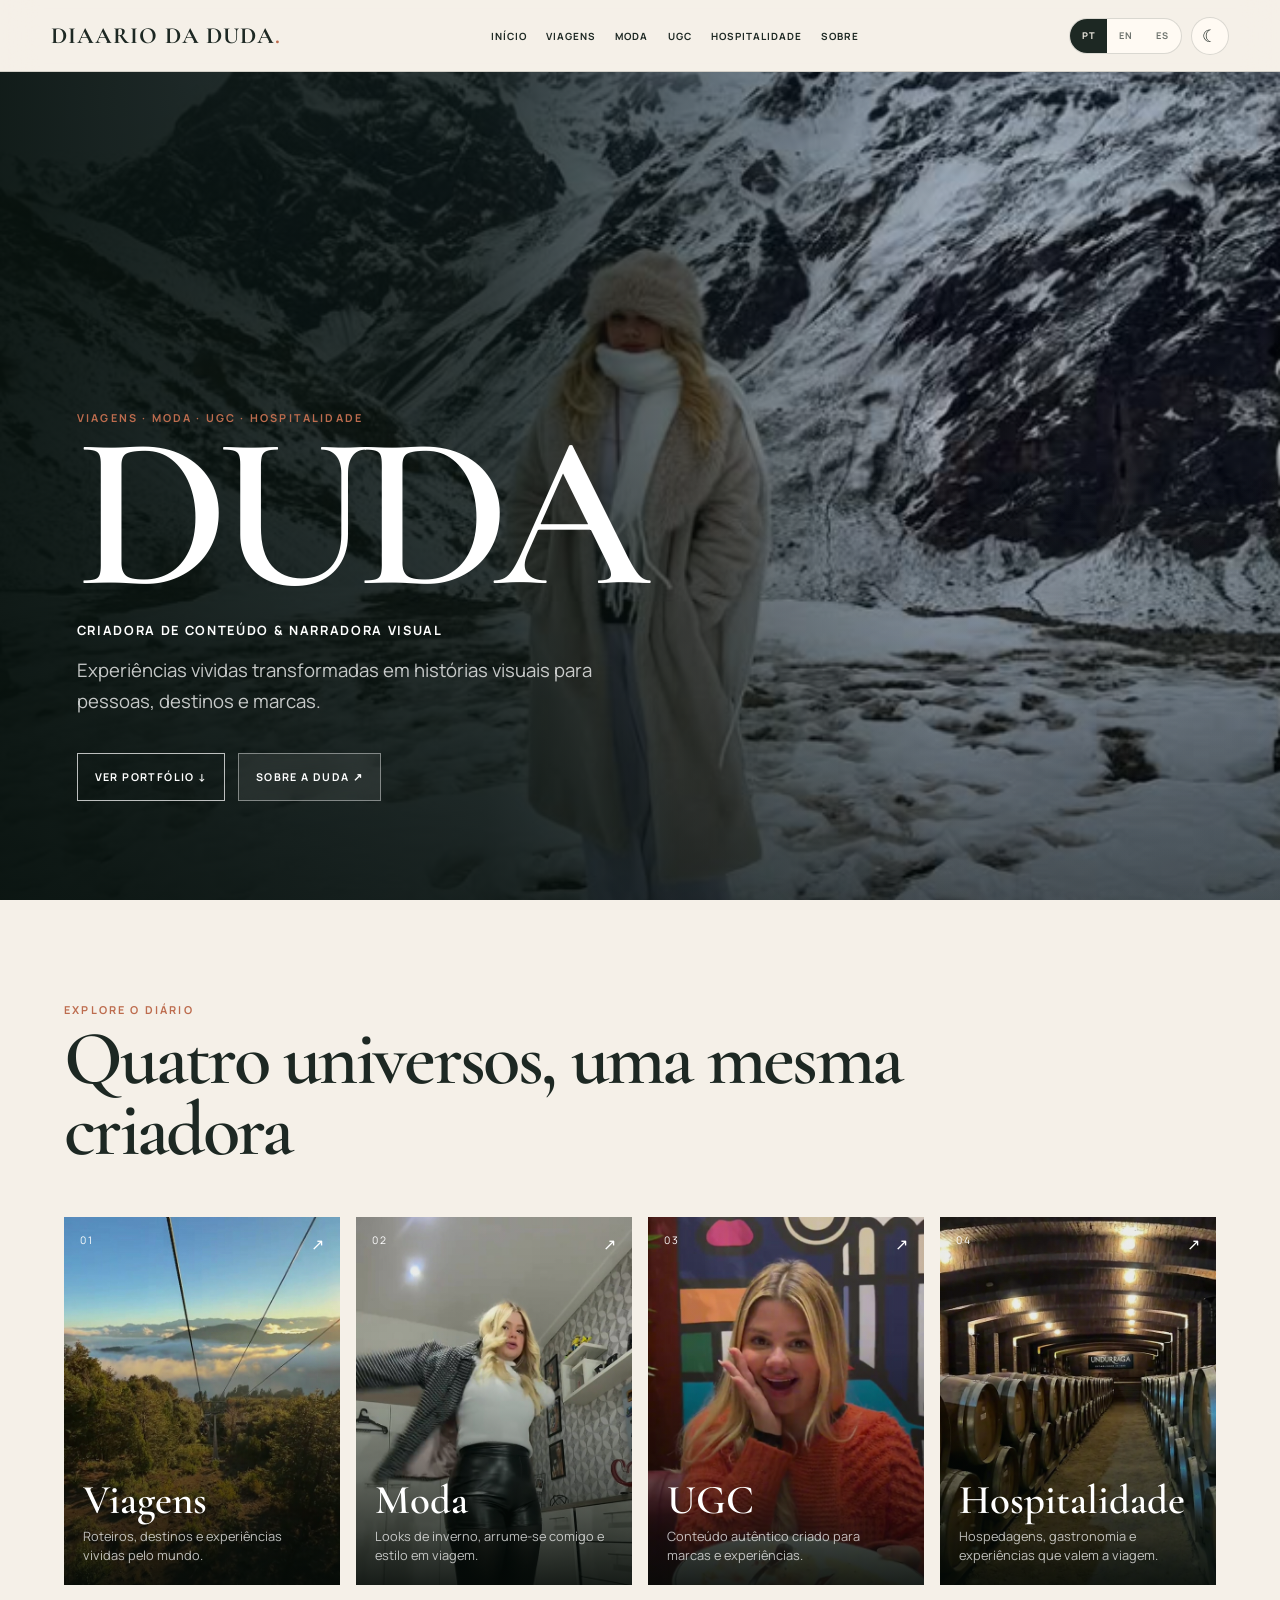
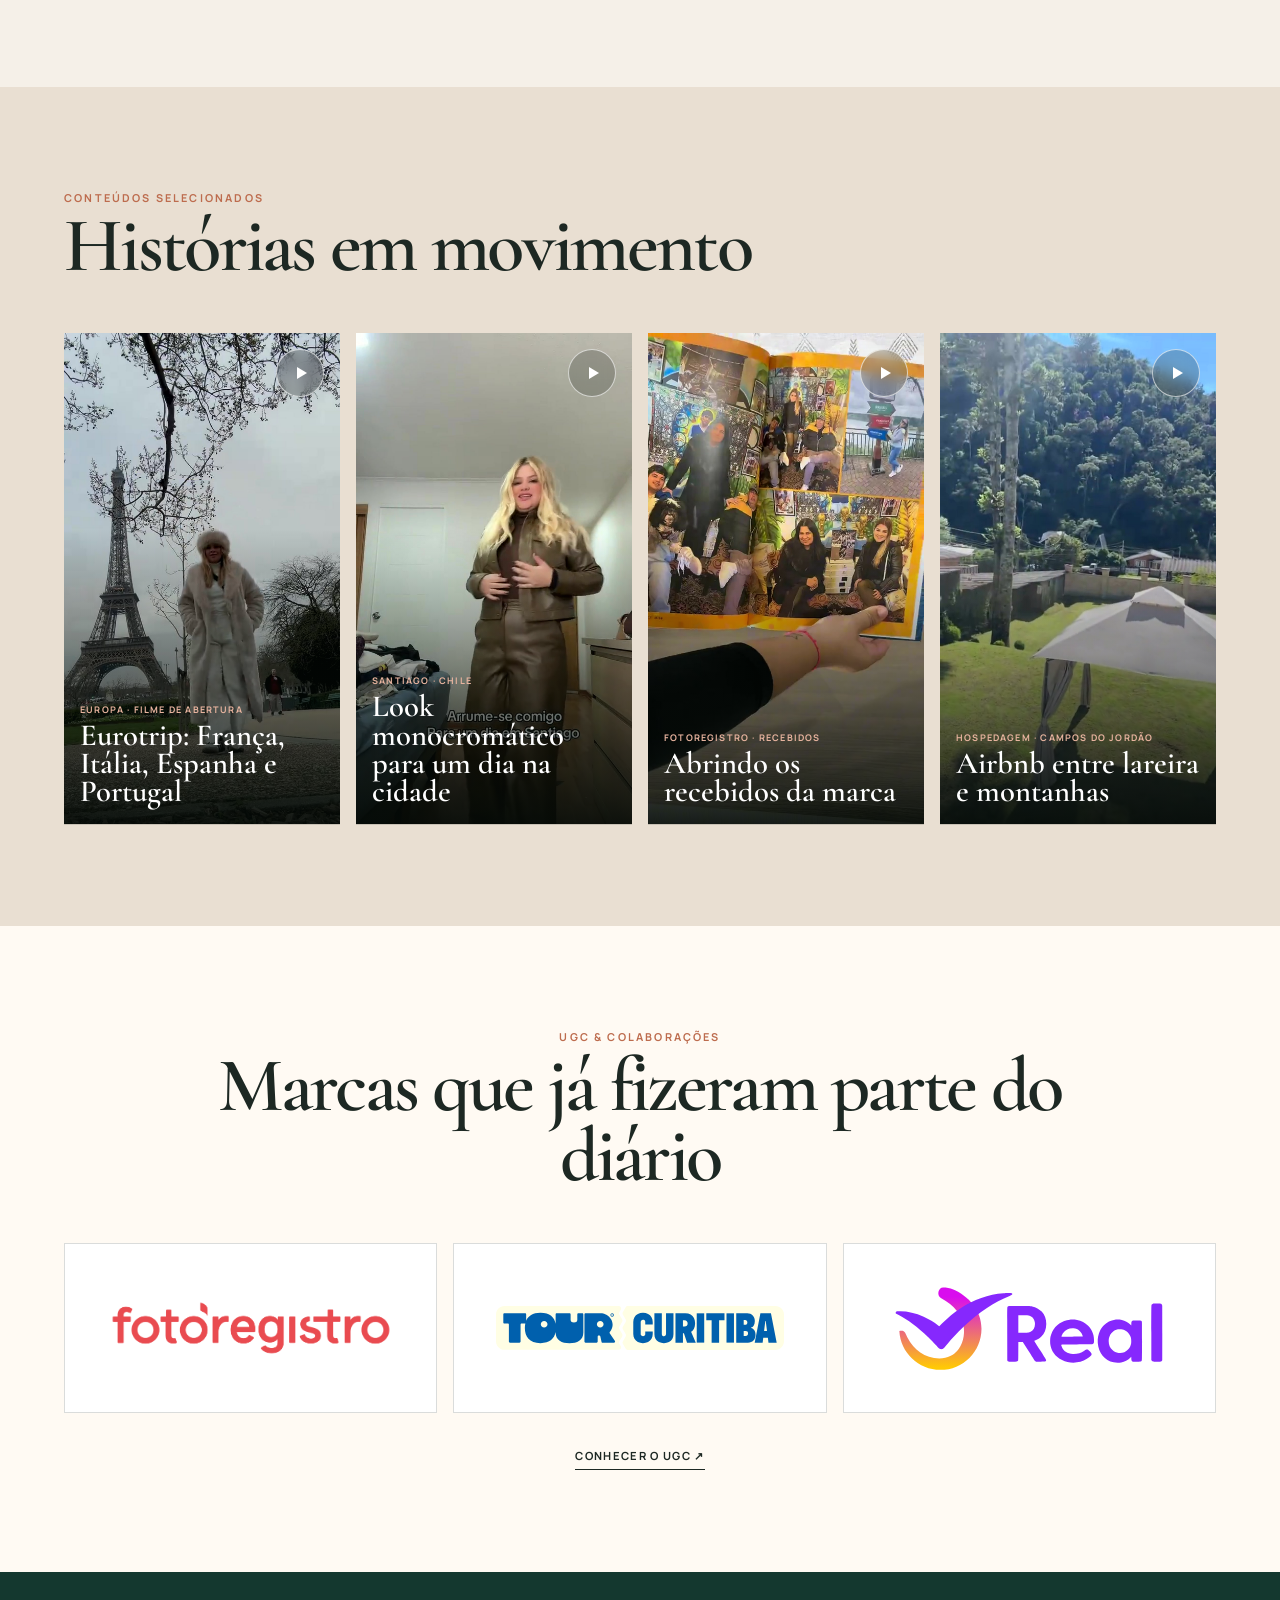
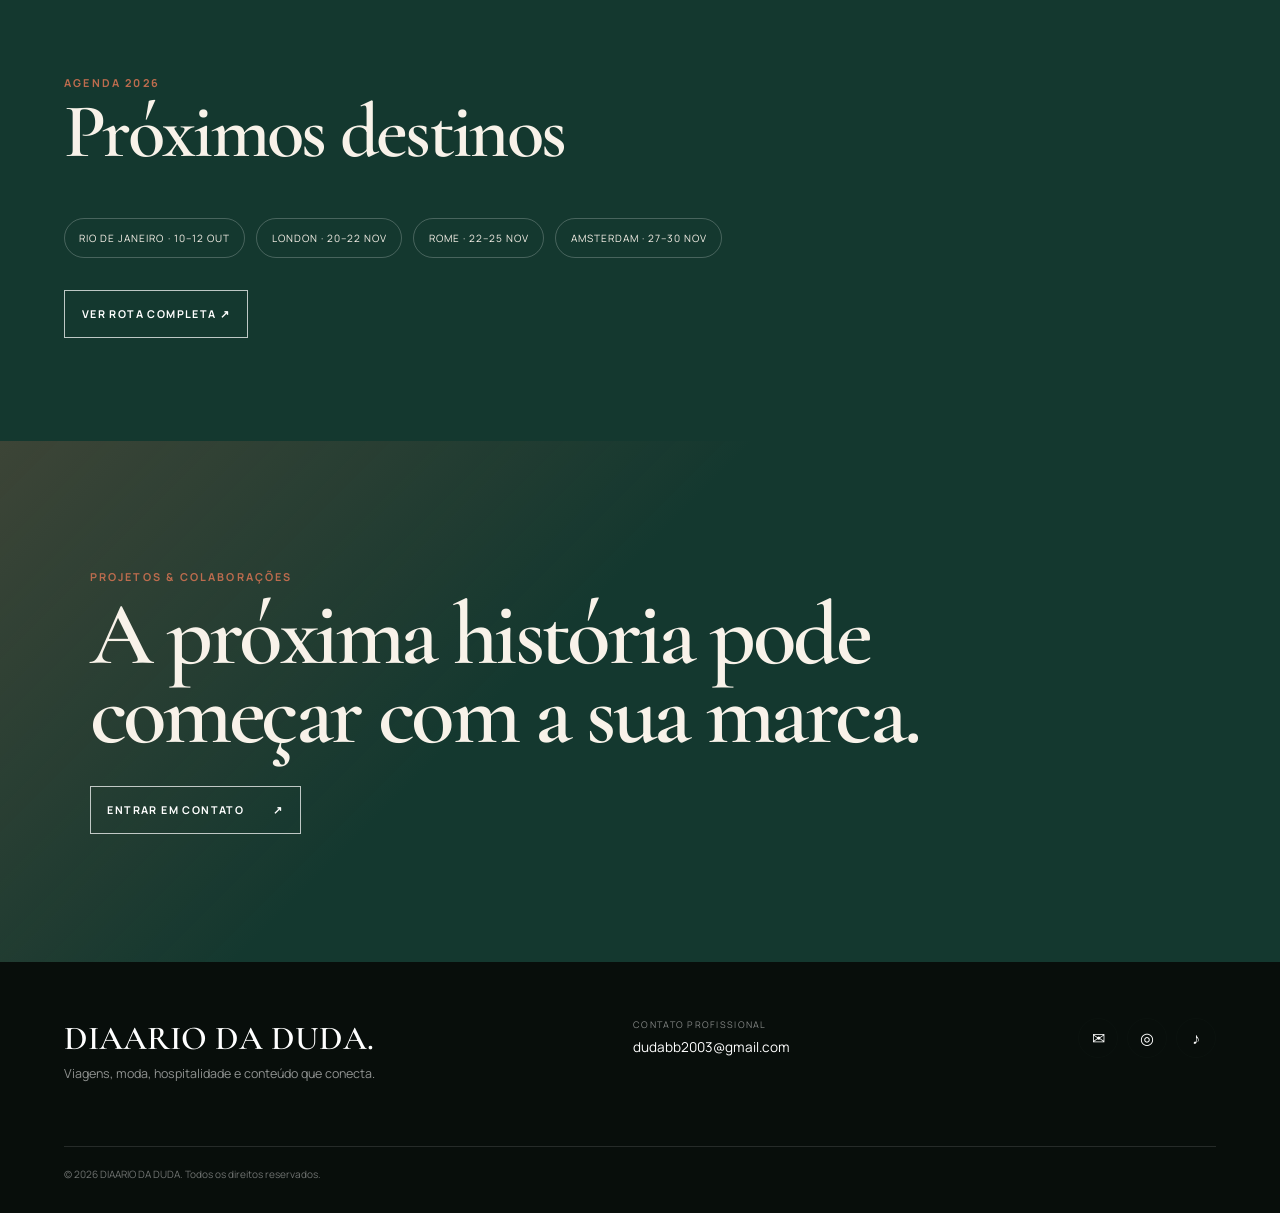
==== commit 4e90ff19: "g" ====
--- a/index.html
+++ b/index.html
@@ -3,8 +3,8 @@
 <head>
   <meta charset="utf-8">
   <meta name="viewport" content="width=device-width,initial-scale=1">
-  <meta name="description" content="Portfólio do Diário da Duda: viagens, moda, UGC e hospitalidade.">
-  <title>Diário da Duda</title>
+  <meta name="description" content="Portfólio do DIAARIO DA DUDA: viagens, moda, UGC e hospitalidade.">
+  <title>DIAARIO DA DUDA</title>
   <link rel="icon" href="assets/favicon.svg">
   <link rel="stylesheet" href="css/style.css">
   <script>try{document.documentElement.dataset.theme=localStorage.getItem('duda-theme')||'light'}catch(e){}</script>
--- a/css/style.css
+++ b/css/style.css
@@ -157,6 +157,8 @@
 .affiliate-section > div > strong { margin: 1rem 0; padding: .7rem 1rem; border: 1px dashed var(--accent); color: var(--accent); font-size: 1.1rem; letter-spacing: .12em; }
 .affiliate-section > div > small { max-width: 600px; margin-top: 1rem; color: var(--muted); font-size: .67rem; line-height: 1.5; }
 .affiliate-section .video-gallery { grid-template-columns: 1fr; }
+.affiliate-section--ugc { background: linear-gradient(135deg, color-mix(in srgb, var(--accent) 12%, var(--surface)), var(--surface) 56%); }
+.affiliate-section--ugc .video-gallery { width: min(100%, 430px); justify-self: end; }
 
 .fashion-intro { display: grid; grid-template-columns: minmax(300px, .8fr) minmax(0, 1fr); align-items: stretch; background: var(--surface); }
 .fashion-intro > img { width: 100%; height: min(780px, 82vh); object-fit: cover; object-position: center 35%; }
@@ -279,7 +281,8 @@
 }
 
 @media (max-width: 420px) {
-  .site-brand { max-width: 116px; }
+  .site-header { column-gap: .35rem; }
+  .site-brand { max-width: none; overflow: visible; font-size: .82rem; letter-spacing: .02em; text-overflow: clip; }
   .language-switcher button { width: 29px; }
   .theme-toggle, .menu-button { width: 32px; height: 32px; }
   .home-hero-copy h1 { font-size: 6.2rem; }
